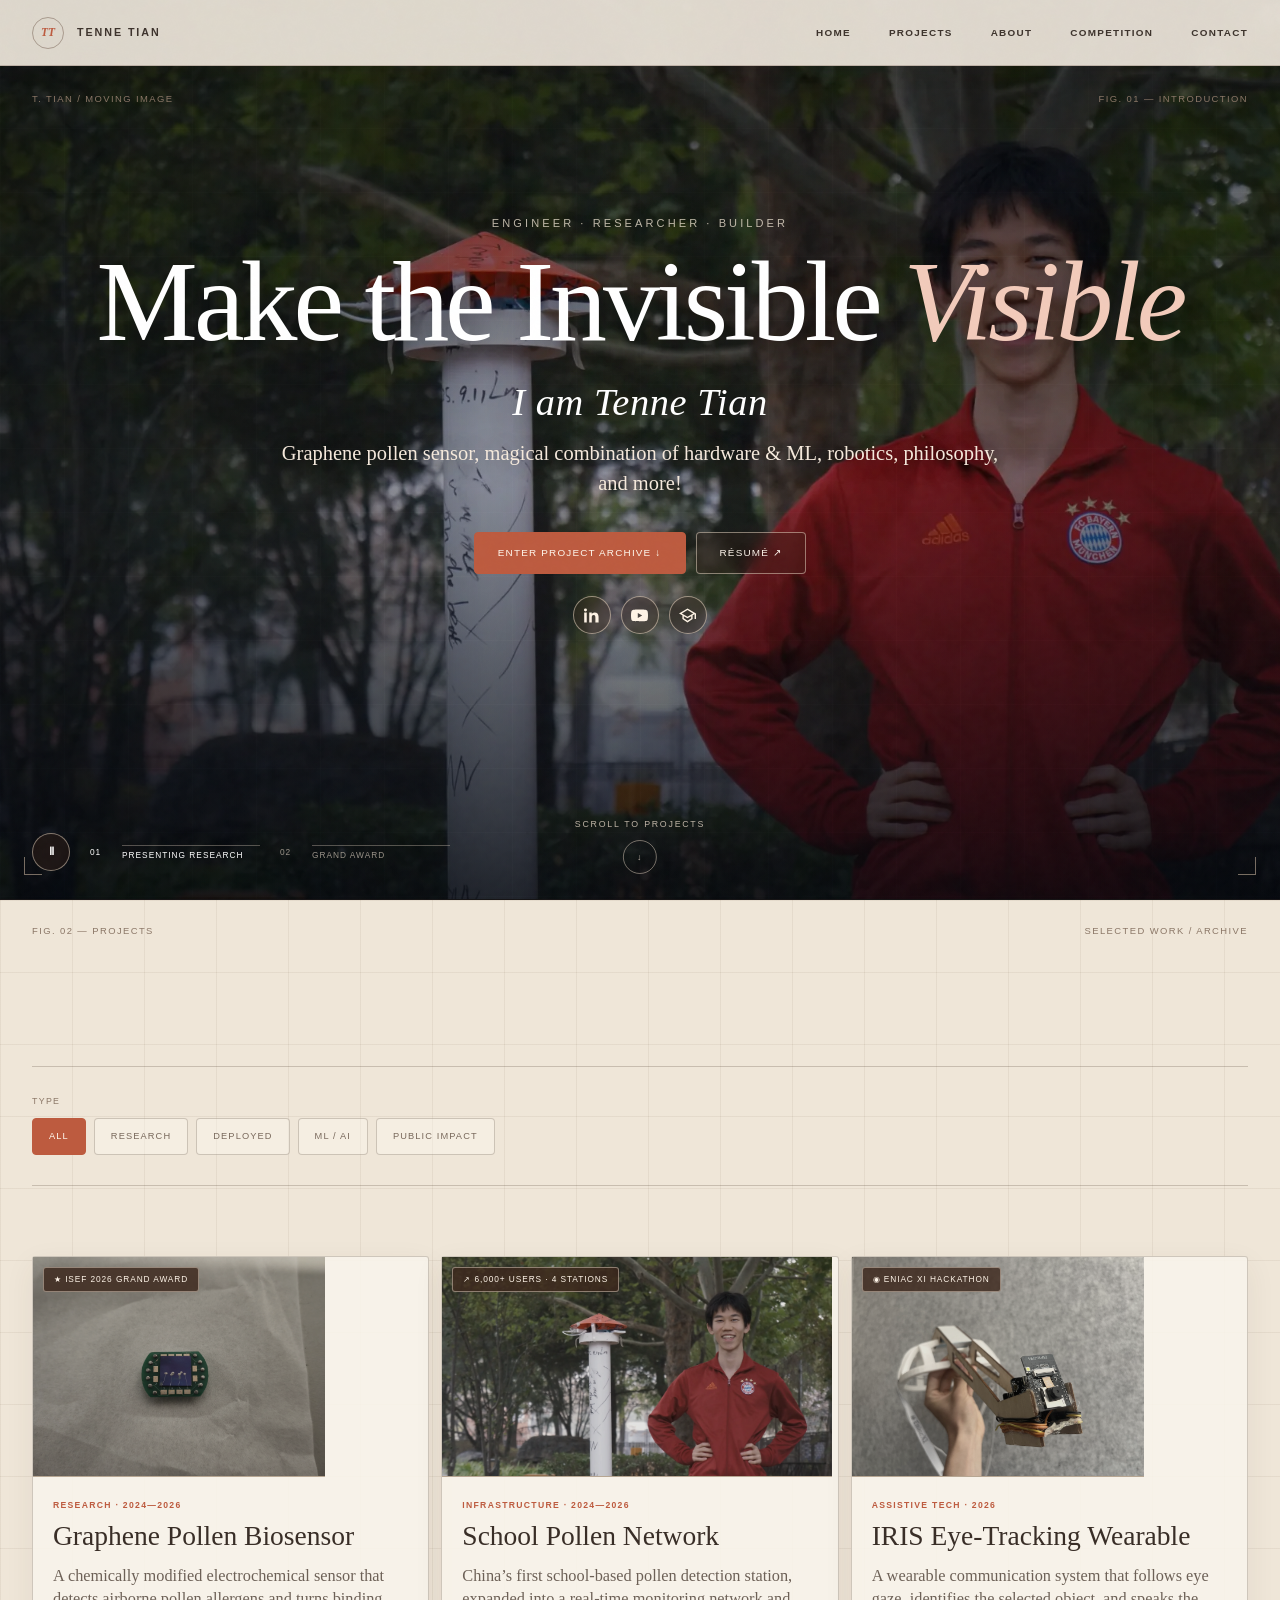
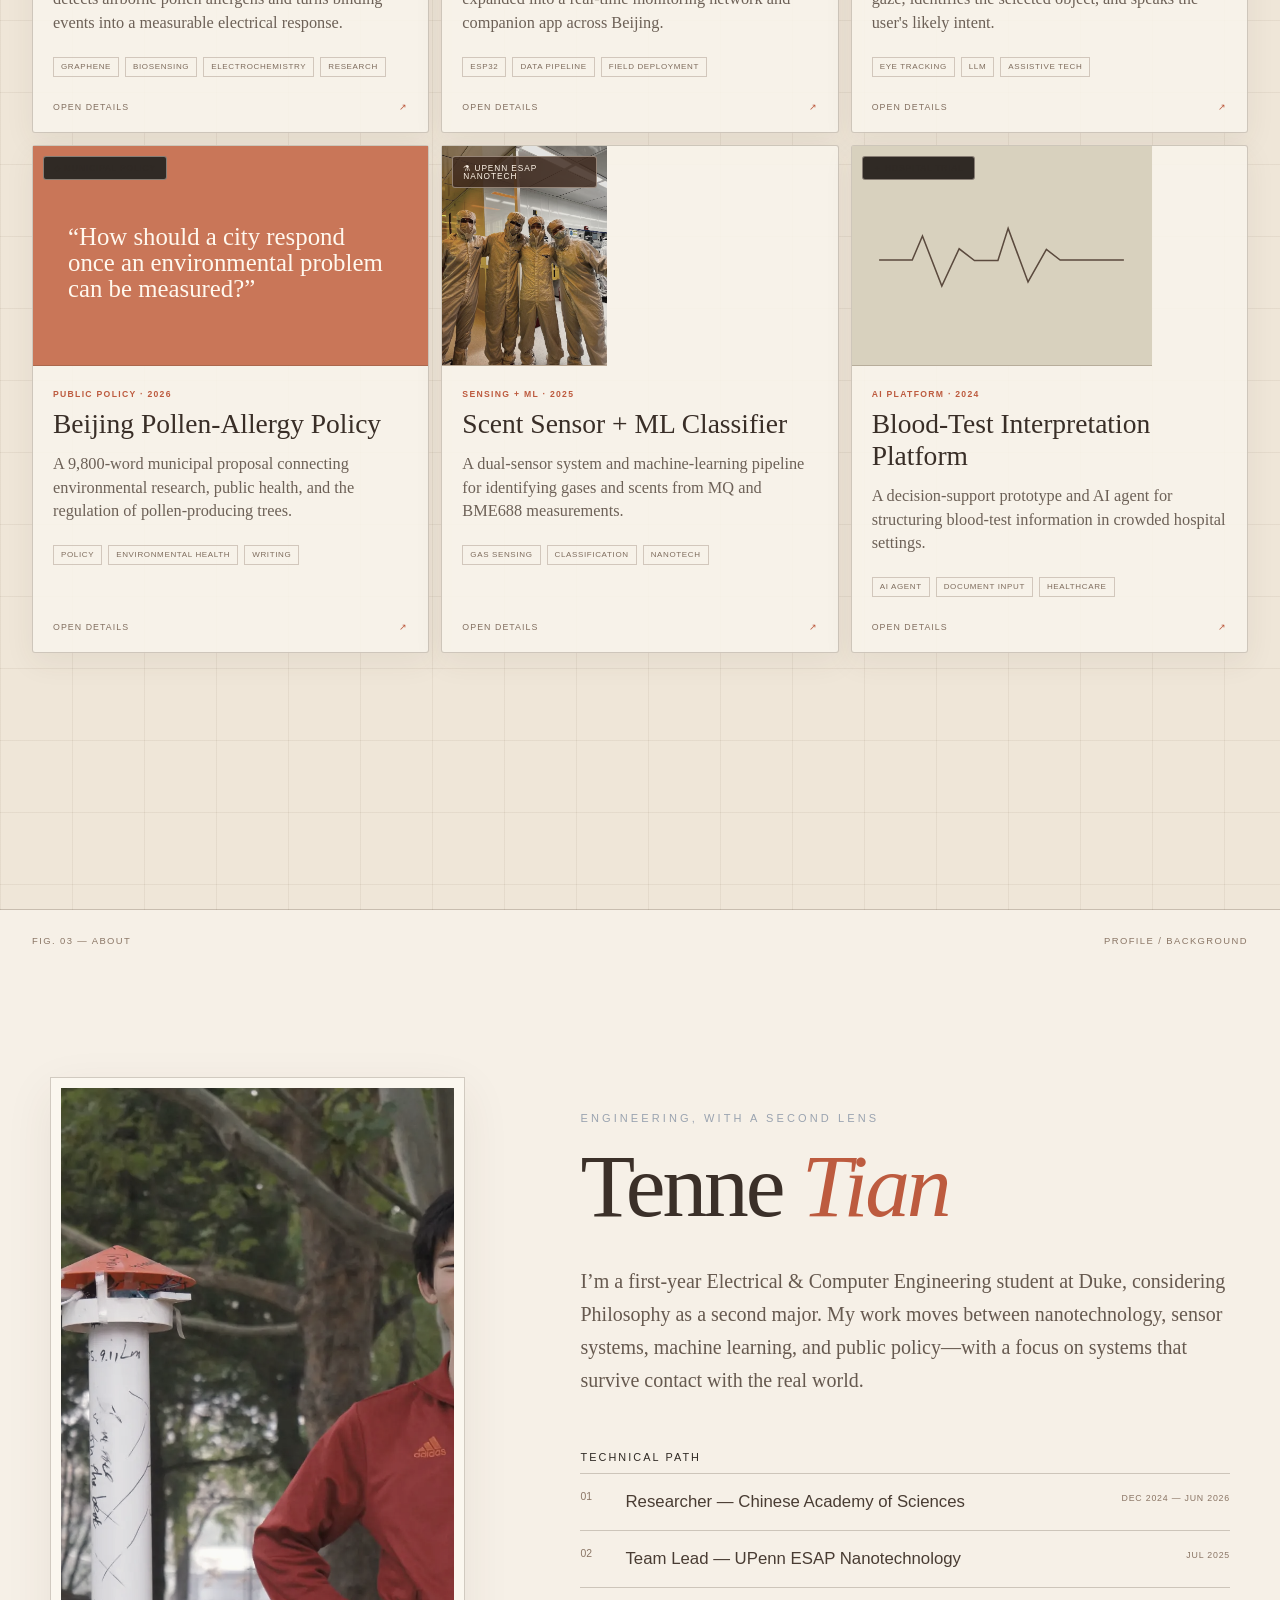
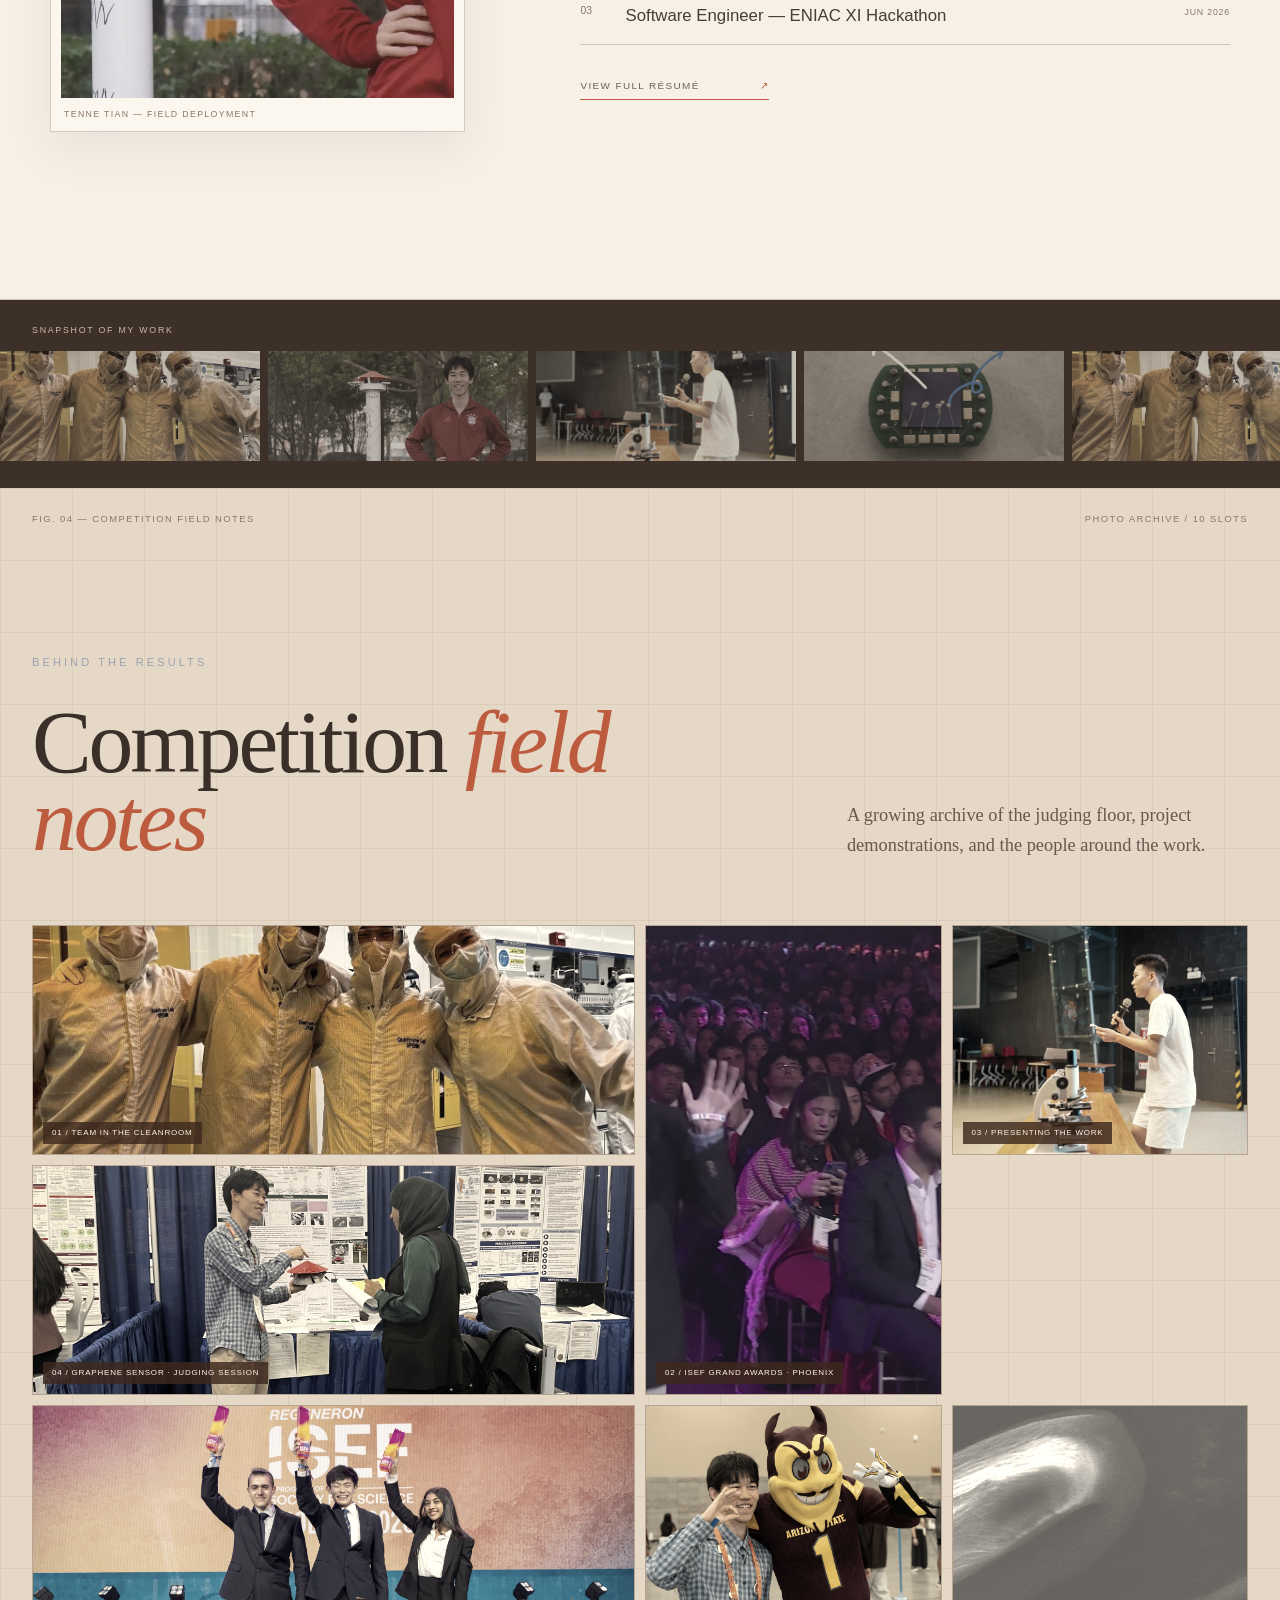
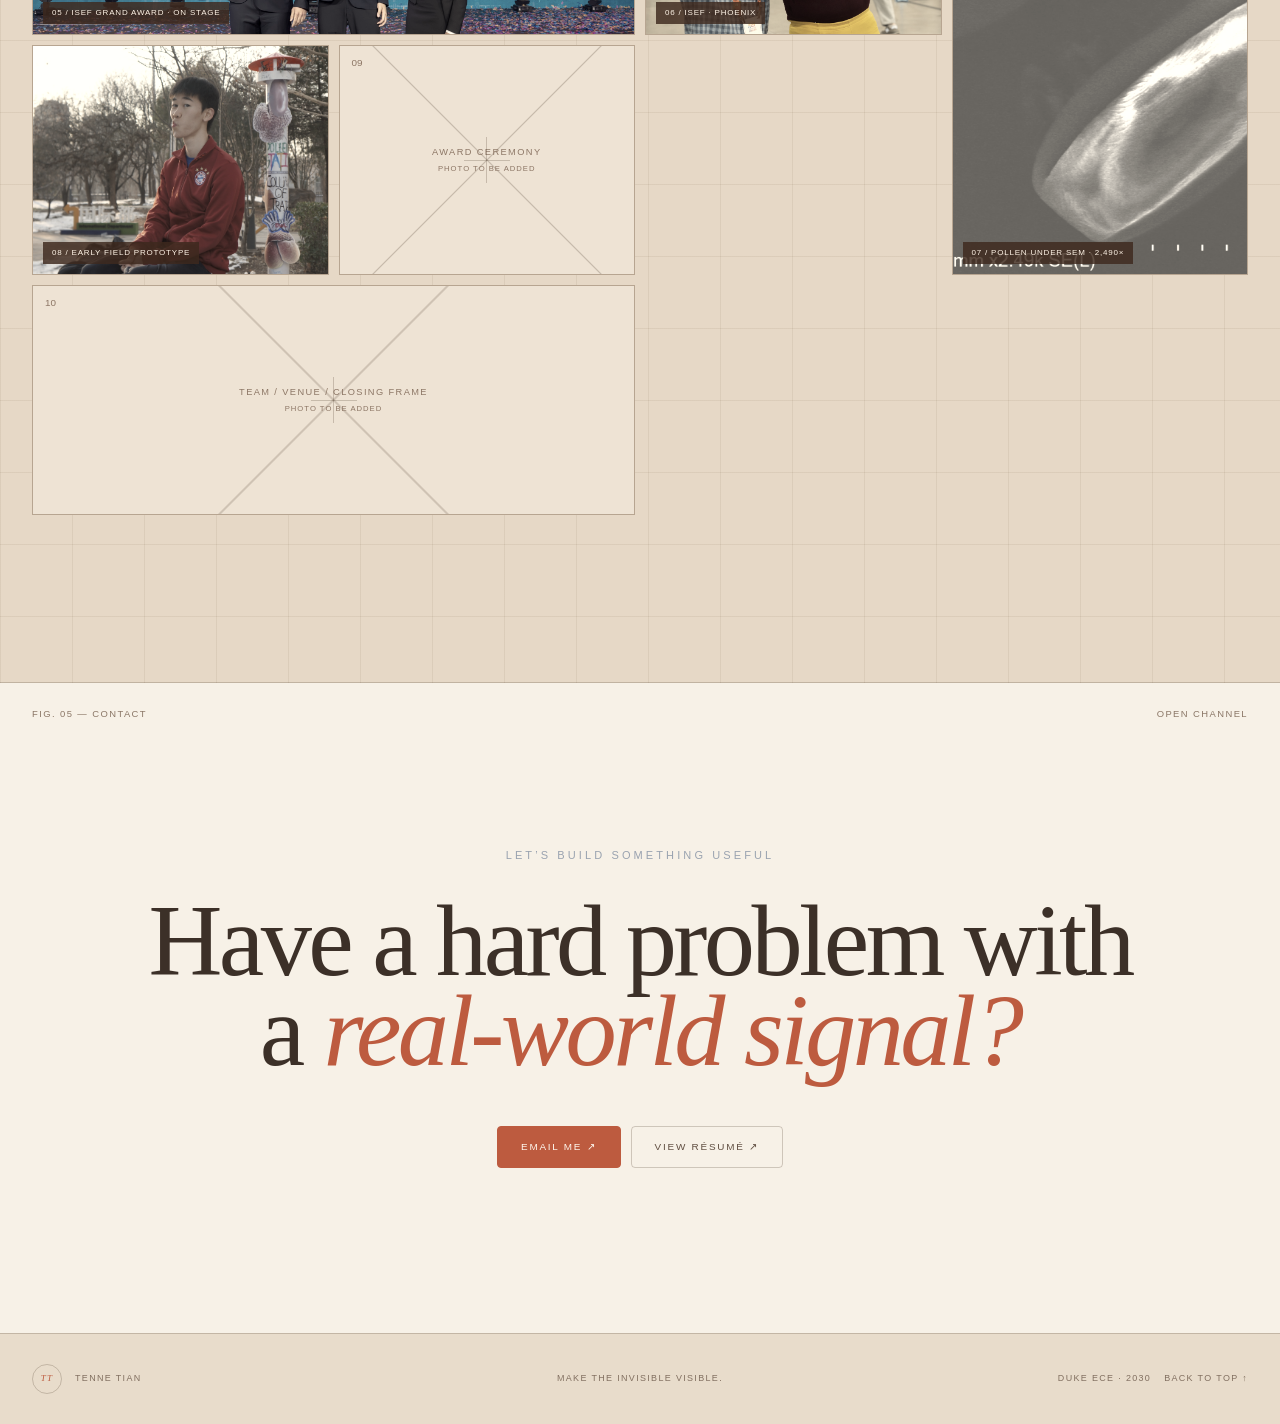
==== index.html @ 379cab76 "Restore original hero video treatment" ====
<!doctype html>
<html lang="en">
<head>
  <meta charset="UTF-8" />
  <meta name="viewport" content="width=device-width, initial-scale=1.0" />
  <meta name="description" content="Tenne Tian — an archive of projects in sensing, applied machine learning, assistive technology, and public infrastructure." />
  <meta name="theme-color" content="#080d18" />
  <meta name="robots" content="index, follow" />
  <link rel="canonical" href="https://tennetian.com/" />
  <meta property="og:type" content="website" />
  <meta property="og:site_name" content="Tenne Tian" />
  <meta property="og:title" content="Tenne Tian — Engineer, Researcher, Builder" />
  <meta property="og:description" content="Projects in sensing, applied machine learning, assistive technology, and public infrastructure." />
  <meta property="og:url" content="https://tennetian.com/" />
  <meta property="og:image" content="https://tennetian.com/assets/pollen-station.jpg" />
  <meta name="twitter:card" content="summary_large_image" />
  <title>Tenne Tian — Project Archive</title>
  <link rel="icon" href="assets/favicon.svg" type="image/svg+xml" />
  <link rel="stylesheet" href="styles.css?v=8" />
  <link rel="stylesheet" href="renaissance.css?v=3" />
  <script src="script.js?v=7" defer></script>
</head>
<body>
  <a class="skip-link" href="#main">Skip to content</a>
  <div class="scroll-progress" aria-hidden="true"></div>
  <header class="site-header">
    <a class="wordmark" href="#home" aria-label="Tenne Tian — home"><span class="wordmark-box">TT</span><span>TENNE TIAN</span></a>
    <button class="menu-toggle" type="button" aria-expanded="false" aria-controls="site-nav"><span></span><span></span><span></span><span class="sr-only">Open menu</span></button>
    <nav id="site-nav" aria-label="Primary navigation">
      <a href="#home">Home</a><a href="#projects">Projects</a><a href="#about">About</a><a href="#competition">Competition</a><a href="#contact">Contact</a>
    </nav>
  </header>

  <main id="main">
    <section class="hero video-hero" id="home">
      <div class="video-stage" aria-label="Highlights from Tenne's research and competitions">
        <video class="hero-video is-active" data-hero-video muted playsinline preload="auto" poster="assets/pollen-station.jpg"><source src="assets/video/presenting-research-web.m4v" type="video/mp4" /></video>
        <video class="hero-video" data-hero-video muted playsinline preload="metadata" poster="assets/pollen-station.jpg"><source src="assets/video/grand-award.mp4" type="video/mp4" /></video>
      </div>
      <div class="video-shade" aria-hidden="true"></div>
      <span class="corner corner-tl" aria-hidden="true"></span><span class="corner corner-tr" aria-hidden="true"></span><span class="corner corner-bl" aria-hidden="true"></span><span class="corner corner-br" aria-hidden="true"></span>
      <div class="figure-label hero-figure"><span>T. TIAN / MOVING IMAGE</span><span>FIG. 01 — INTRODUCTION</span></div>
      <div class="hero-core reveal">
        <p class="eyebrow">ENGINEER · RESEARCHER · BUILDER</p>
        <h1>Make the Invisible <em>Visible</em></h1>
        <p class="hero-name">I am Tenne Tian</p>
        <p class="hero-lede">Graphene pollen sensor, magical combination of hardware &amp; ML, robotics, philosophy, and more!</p>
        <div class="hero-actions"><a class="pill pill-primary" href="#projects">ENTER PROJECT ARCHIVE ↓</a><a class="pill" href="TenneTian-Resume.pdf" target="_blank">RÉSUMÉ ↗</a></div>
        <nav class="hero-socials" aria-label="Social profiles">
          <a href="https://www.linkedin.com/in/tenne-tian-2462ab370/" target="_blank" rel="noreferrer" aria-label="LinkedIn" title="LinkedIn"><svg viewBox="0 0 24 24" aria-hidden="true"><path d="M5.3 7.9H1.7V22h3.6V7.9ZM3.5 2A2.1 2.1 0 1 0 3.5 6.2 2.1 2.1 0 0 0 3.5 2ZM22 13.9c0-4.3-2.3-6.3-5.4-6.3-2.5 0-3.6 1.4-4.2 2.3v-2H8.8V22h3.6v-7c0-1.8.4-3.6 2.7-3.6s2.4 2.1 2.4 3.7V22H22v-8.1Z" /></svg><span class="sr-only">LinkedIn</span></a>
          <a href="https://www.youtube.com/@NaxiTian" target="_blank" rel="noreferrer" aria-label="YouTube" title="YouTube"><svg viewBox="0 0 24 24" aria-hidden="true"><path d="M23.5 6.2a3 3 0 0 0-2.1-2.1C19.5 3.6 12 3.6 12 3.6s-7.5 0-9.4.5A3 3 0 0 0 .5 6.2 31 31 0 0 0 0 12a31 31 0 0 0 .5 5.8 3 3 0 0 0 2.1 2.1c1.9.5 9.4.5 9.4.5s7.5 0 9.4-.5a3 3 0 0 0 2.1-2.1A31 31 0 0 0 24 12a31 31 0 0 0-.5-5.8ZM9.6 15.6V8.4L15.8 12l-6.2 3.6Z" /></svg><span class="sr-only">YouTube</span></a>
          <a href="https://scholar.google.com/citations?view_op=list_works&amp;hl=en&amp;user=qdiL6M4AAAAJ" target="_blank" rel="noreferrer" aria-label="Google Scholar" title="Google Scholar"><svg viewBox="0 0 24 24" aria-hidden="true"><path d="M12 2 0 9l4.8 2.8V17L12 22l7.2-5v-5.2L22 10.2V17h2V9L12 2Zm0 2.3L20 9l-8 4.7L4 9l8-4.7Zm5.2 11.6L12 19.5l-5.2-3.6v-2.9l5.2 3 5.2-3v2.9Z" /></svg><span class="sr-only">Google Scholar</span></a>
        </nav>
      </div>
      <div class="footage-controls" aria-label="Hero footage controls">
        <button class="footage-toggle" type="button" aria-label="Pause background footage" aria-pressed="false">Ⅱ</button>
        <div class="footage-track"><button class="footage-cue is-active" type="button" data-video-index="0"><span>01</span><i></i><em>PRESENTING RESEARCH</em></button><button class="footage-cue" type="button" data-video-index="1"><span>02</span><i></i><em>GRAND AWARD</em></button></div>
      </div>
      <a class="learn-more" href="#projects"><span>SCROLL TO PROJECTS</span><i>↓</i></a>
    </section>

    <section class="projects section grid-surface" id="projects">
      <div class="figure-label"><span>FIG. 02 — PROJECTS</span><span>SELECTED WORK / ARCHIVE</span></div>
      <div class="project-controls reveal">
        <div><p class="control-label">TYPE</p><div class="filters" role="group" aria-label="Filter projects by type"><button class="filter is-active" type="button" data-filter="all">ALL</button><button class="filter" type="button" data-filter="research">RESEARCH</button><button class="filter" type="button" data-filter="deployed">DEPLOYED</button><button class="filter" type="button" data-filter="ml">ML / AI</button><button class="filter" type="button" data-filter="public">PUBLIC IMPACT</button></div></div>
      </div>

      <div class="project-grid project-grid-continuous">
          <article class="project-card reveal" data-category="research deployed public" data-year="2026">
            <button class="project-open" type="button" aria-label="Open details for Graphene Pollen Biosensor"><div class="project-media"><img src="assets/projects/graphene/sensor-device.jpg" alt="Graphene pollen biosensor device" /><span class="badge">★ ISEF 2026 GRAND AWARD</span></div><div class="project-summary"><span class="project-meta">RESEARCH · 2024—2026</span><h3>Graphene Pollen Biosensor</h3><p>A chemically modified electrochemical sensor that detects airborne pollen allergens and turns binding events into a measurable electrical response.</p><div class="tags"><span>GRAPHENE</span><span>BIOSENSING</span><span>ELECTROCHEMISTRY</span><span>RESEARCH</span></div><span class="details-cue">OPEN DETAILS <i>↗</i></span></div></button>
            <template><div class="modal-kicker">01 / RESEARCH · 2024—2026</div><h2>Graphene Pollen Biosensor</h2><p class="modal-lede">Can an invisible allergen become an electrical signal?</p><div class="modal-gallery"><figure class="modal-gallery-feature"><img src="assets/projects/graphene/sensor-device.jpg" alt="Graphene four-electrode pollen biosensor device"><figcaption>The graphene four-electrode sensing device</figcaption></figure><figure><img src="assets/projects/graphene/pine-pollen-sem.jpg" alt="Scanning electron microscope image of pine pollen"><figcaption>Pine pollen under SEM · 600×</figcaption></figure><figure><img src="assets/projects/graphene/poplar-pollen-sem.jpg" alt="Scanning electron microscope image of poplar pollen"><figcaption>Poplar pollen under SEM · 4,000×</figcaption></figure></div><div class="modal-columns"><div><h3>What I built</h3><p>Fabricated, chemically modified, and characterized graphene-based electrochemical sensors. I validated the results against hospital and weather-station field data and documented the methodology across an 18,500-word paper and 40,000-word experimental log.</p></div><div><h3>Outcome</h3><ul><li>Regeneron ISEF 2026 Grand Award</li><li>Published in <em>Advances in Materials Physics and Chemistry</em></li><li>Became the sensing foundation for four live stations</li></ul></div></div><div class="modal-media-section"><h3>Play the project video</h3><div class="modal-video youtube-embed" data-youtube-id="Ye94bwNYTG8" data-youtube-title="Graphene pollen sensor project video"><a class="youtube-fallback" href="https://www.youtube.com/watch?v=Ye94bwNYTG8" target="_blank" rel="noreferrer"><img src="assets/projects/graphene/sensor-device.jpg" alt=""><span>WATCH PROJECT VIDEO ON YOUTUBE ↗</span></a></div></div><section class="resource-section" aria-label="Research materials"><div class="resource-heading"><h3>Research materials</h3><p>Open the published work and complete project documentation.</p></div><div class="resource-grid"><a class="resource-card" href="https://isef.net/project/enbm063-graphene-based-pollen-sensor" target="_blank" rel="noreferrer"><span>OFFICIAL PROJECT</span><strong>ISEF Project Page</strong><small>Project entry and competition record</small><i>↗</i></a><a class="resource-card" href="https://www.scirp.org/journal/paperinformation?paperid=149269" target="_blank" rel="noreferrer"><span>PUBLISHED PAPER</span><strong>Read the Research Paper</strong><small>Advances in Materials Physics and Chemistry</small><i>↗</i></a><a class="resource-card" href="assets/docs/graphene-pollen-sensor-presentation.pdf" target="_blank" rel="noreferrer"><span>SLIDE DECK</span><strong>Research Presentation</strong><small>Methods, results, and engineering adaptation</small><i>↗</i></a><a class="resource-card" href="assets/docs/graphene-pollen-sensor-poster.pdf" target="_blank" rel="noreferrer"><span>PDF POSTER</span><strong>Full Research Poster</strong><small>Complete ISEF poster</small><i>↗</i></a></div></section></template>
          </article>

          <article class="project-card reveal" data-delay="1" data-category="deployed public" data-year="2026">
            <button class="project-open" type="button" aria-label="Open details for School Pollen Network"><div class="project-media"><img src="assets/pollen-station.jpg" alt="Deployed pollen monitoring station" /><span class="badge">↗ 6,000+ USERS · 4 STATIONS</span></div><div class="project-summary"><span class="project-meta">INFRASTRUCTURE · 2024—2026</span><h3>School Pollen Network</h3><p>China’s first school-based pollen detection station, expanded into a real-time monitoring network and companion app across Beijing.</p><div class="tags"><span>ESP32</span><span>DATA PIPELINE</span><span>FIELD DEPLOYMENT</span></div><span class="details-cue">OPEN DETAILS <i>↗</i></span></div></button>
            <template><div class="modal-kicker">02 / INFRASTRUCTURE · 2024—2026</div><h2>School Pollen Detection Network</h2><p class="modal-lede">Research only helps when people can use it.</p><div class="modal-gallery"><figure class="modal-gallery-feature"><img src="assets/projects/pollen-network/deployed-station.jpg" alt="Tenne standing beside a deployed pollen monitoring station"><figcaption>The deployed station in Beijing</figcaption></figure><figure><img src="assets/projects/pollen-network/early-station.jpg" alt="Tenne beside an early pollen station prototype"><figcaption>An early field prototype</figcaption></figure><figure><img src="assets/pollen-station.jpg" alt="Pollen monitoring station in use"><figcaption>Field deployment</figcaption></figure></div><div class="modal-columns"><div><h3>The system</h3><p>I built and deployed four monitoring stations, designed the station-to-app pipeline, added Wi-Fi for automatic updates, and improved accuracy in wind and rain.</p></div><div><h3>Scale</h3><ul><li>4 physical stations across Beijing</li><li>6,000+ real-time app users</li><li>Beijing 1st Prize and National 2nd Prize</li></ul></div></div><div class="modal-media-section"><h3>Watch the network in action</h3><div class="modal-video youtube-embed" data-youtube-id="vELkRwcIeko" data-youtube-title="School pollen detection network project video"><a class="youtube-fallback" href="https://youtu.be/vELkRwcIeko" target="_blank" rel="noreferrer"><img src="assets/projects/pollen-network/deployed-station.jpg" alt=""><span>WATCH PROJECT VIDEO ON YOUTUBE ↗</span></a></div></div></template>
          </article>

          <article class="project-card reveal" data-delay="2" data-category="ml" data-year="2026">
            <button class="project-open" type="button" aria-label="Open details for IRIS"><div class="project-media"><img src="assets/projects/iris/prototype.jpg" alt="IRIS wearable prototype with an ESP32 camera" /><span class="badge">◉ ENIAC XI HACKATHON</span></div><div class="project-summary"><span class="project-meta">ASSISTIVE TECH · 2026</span><h3>IRIS Eye-Tracking Wearable</h3><p>A wearable communication system that follows eye gaze, identifies the selected object, and speaks the user's likely intent.</p><div class="tags"><span>EYE TRACKING</span><span>LLM</span><span>ASSISTIVE TECH</span></div><span class="details-cue">OPEN DETAILS <i>↗</i></span></div></button>
            <template><div class="modal-kicker">03 / ASSISTIVE TECHNOLOGY · 2026</div><h2>IRIS Eye-Tracking Wearable</h2><p class="modal-lede">Look. Link. Speak.</p><div class="modal-gallery"><figure class="modal-gallery-feature"><img src="assets/projects/iris/prototype.jpg" alt="IRIS wearable prototype with an ESP32 camera"><figcaption>The IRIS hardware prototype</figcaption></figure><figure><img src="assets/projects/iris/presentation-cover.jpg" alt="IRIS project presentation cover"><figcaption>IRIS at the ENIAC XI Hackathon</figcaption></figure><figure class="modal-system"><span>LOOK</span><i>→</i><span>IDENTIFY</span><i>→</i><span>SPEAK</span></figure></div><div class="modal-columns"><div><h3>My contribution</h3><p>I designed the gaze-to-language pipeline, turning a stable gaze fixation and scene capture into a focused prompt and a spoken suggestion for a caregiver.</p></div><div><h3>Prototype results</h3><ul><li>85% gaze-tracking accuracy</li><li>92% object-detection accuracy</li><li>1.5-second end-to-end response</li><li>Four-person hackathon team</li></ul></div></div><div class="modal-media-section"><h3>Prototype demo</h3><video class="modal-video-file" controls preload="metadata" poster="assets/projects/iris/prototype.jpg"><source src="assets/projects/iris/demo.mp4" type="video/mp4"></video></div><div class="modal-resources"><a class="modal-link" href="assets/docs/iris-presentation.pdf" target="_blank">VIEW PROJECT DECK ↗</a></div></template>
          </article>

          <article class="project-card reveal" data-category="public research" data-year="2026">
            <button class="project-open" type="button" aria-label="Open details for Beijing pollen policy"><div class="project-media quote-media"><blockquote>“How should a city respond once an environmental problem can be measured?”</blockquote><span class="badge">◇ MUNICIPAL POLICY</span></div><div class="project-summary"><span class="project-meta">PUBLIC POLICY · 2026</span><h3>Beijing Pollen-Allergy Policy</h3><p>A 9,800-word municipal proposal connecting environmental research, public health, and the regulation of pollen-producing trees.</p><div class="tags"><span>POLICY</span><span>ENVIRONMENTAL HEALTH</span><span>WRITING</span></div><span class="details-cue">OPEN DETAILS <i>↗</i></span></div></button>
            <template><div class="modal-kicker">04 / PUBLIC POLICY · 2026</div><h2>Beijing Pollen-Allergy Policy</h2><p class="modal-lede">Translating environmental evidence into a civic argument.</p><div class="modal-columns"><div><h3>The work</h3><p>I authored a 9,800-word proposal for the Beijing municipal government, connecting pollen-allergy evidence with urban-tree management and prevention.</p></div><div><h3>Impact</h3><ul><li>Contributed to passage of a new local policy</li><li>Regulation of pollen-producing trees</li><li>Connected technical research to municipal action</li></ul></div></div></template>
          </article>

          <article class="project-card reveal" data-category="research ml" data-year="2025">
            <button class="project-open" type="button" aria-label="Open details for Scent Sensor and ML Classifier"><div class="project-media"><img src="assets/cleanroom.jpg" alt="Nanotechnology team in a cleanroom" /><span class="badge">⚗ UPENN ESAP NANOTECH</span></div><div class="project-summary"><span class="project-meta">SENSING + ML · 2025</span><h3>Scent Sensor + ML Classifier</h3><p>A dual-sensor system and machine-learning pipeline for identifying gases and scents from MQ and BME688 measurements.</p><div class="tags"><span>GAS SENSING</span><span>CLASSIFICATION</span><span>NANOTECH</span></div><span class="details-cue">OPEN DETAILS <i>↗</i></span></div></button>
            <template><div class="modal-kicker">05 / WEARABLE SENSING · 2025</div><h2>Scent Sensor + ML Classifier</h2><p class="modal-lede">Can a compact sensor learn the signature of gases and scents?</p><div class="modal-gallery"><figure class="modal-gallery-feature"><img src="assets/projects/scent/presentation-cover.jpg" alt="Project Sentrix presentation cover"><figcaption>Project Sentrix at UPenn Engineering</figcaption></figure><figure><img src="assets/cleanroom.jpg" alt="UPenn project team in the cleanroom"><figcaption>The three-person project team</figcaption></figure><figure class="modal-system"><span>MQ SENSORS</span><i>+</i><span>BME688</span><i>→</i><span>ML</span></figure></div><div class="modal-columns"><div><h3>What I led</h3><p>I led a three-member team across the dual-sensor build, raw-data collection, calibration, and machine-learning pipeline. We trained the BME688 using clean-air and coffee scent measurements and tracked gas concentration with MQ sensors.</p></div><div><h3>Context</h3><ul><li>Seven-week UPenn ESAP program</li><li>35 hours per week</li><li>MQ-135, MQ-3, and BME688 sensor system</li></ul></div></div><div class="modal-resources"><a class="modal-link" href="assets/docs/scent-sensor-presentation.pdf" target="_blank">VIEW PROJECT DECK ↗</a></div></template>
          </article>

          <article class="project-card reveal" data-category="ml public" data-year="2024">
            <button class="project-open" type="button" aria-label="Open details for Blood Test Interpretation Platform"><div class="project-media diagram-media medical-media"><svg viewBox="0 0 500 180" aria-hidden="true"><path d="M10 100h65l20-47 38 98 34-73 30 23h46l20-63 39 105 36-64 27 21h125" /></svg><span class="badge">＋ HOSPITAL TRIAL</span></div><div class="project-summary"><span class="project-meta">AI PLATFORM · 2024</span><h3>Blood-Test Interpretation Platform</h3><p>A decision-support prototype and AI agent for structuring blood-test information in crowded hospital settings.</p><div class="tags"><span>AI AGENT</span><span>DOCUMENT INPUT</span><span>HEALTHCARE</span></div><span class="details-cue">OPEN DETAILS <i>↗</i></span></div></button>
            <template><div class="modal-kicker">06 / AI PLATFORM · 2024</div><h2>Blood-Test Interpretation Platform</h2><p class="modal-lede">Make routine information faster to interpret.</p><div class="modal-system medical-system"><span>TEST SHEET</span><i>→</i><span>AI AGENT</span><i>→</i><span>STRUCTURED GUIDANCE</span></div><div class="modal-columns"><div><h3>What I led</h3><p>I led a four-person team building the platform and its AI-agent workflow from document input to generated interpretation and prompt prescription suggestions.</p></div><div><h3>Status</h3><ul><li>Four-week development cycle</li><li>Prototype entered trial at Beijing SJS Hospital</li><li>Designed as decision support, not a replacement for clinical judgment</li></ul></div></div></template>
          </article>
      </div>
      <p class="no-results" hidden>NO PROJECTS MATCH THESE FILTERS.</p>
    </section>

    <section class="about section grid-surface" id="about">
      <div class="figure-label"><span>FIG. 03 — ABOUT</span><span>PROFILE / BACKGROUND</span></div>
      <div class="about-grid">
        <figure class="portrait-frame reveal"><img src="assets/pollen-station.jpg" alt="Tenne beside a pollen monitoring station" /><figcaption>TENNE TIAN — FIELD DEPLOYMENT</figcaption></figure>
        <div class="about-copy reveal">
          <p class="eyebrow">ENGINEERING, WITH A SECOND LENS</p>
          <h2>Tenne <em>Tian</em></h2>
          <p>I’m a first-year Electrical & Computer Engineering student at Duke, considering Philosophy as a second major. My work moves between nanotechnology, sensor systems, machine learning, and public policy—with a focus on systems that survive contact with the real world.</p>
          <h3>Technical path</h3>
          <ol class="roles"><li><span>01</span><div><strong>Researcher — Chinese Academy of Sciences</strong><small>DEC 2024 — JUN 2026</small></div></li><li><span>02</span><div><strong>Team Lead — UPenn ESAP Nanotechnology</strong><small>JUL 2025</small></div></li><li><span>03</span><div><strong>Software Engineer — ENIAC XI Hackathon</strong><small>JUN 2026</small></div></li></ol>
          <a class="text-arrow" href="TenneTian-Resume.pdf" target="_blank">VIEW FULL RÉSUMÉ <span>↗</span></a>
        </div>
      </div>
    </section>

    <section class="photo-ribbon" aria-label="Snapshot of my work">
      <p>SNAPSHOT OF MY WORK</p>
      <div class="ribbon-track"><img src="assets/cleanroom.jpg" alt="Nanotechnology team in a cleanroom" /><img src="assets/pollen-station.jpg" alt="Pollen station in Beijing" /><img src="assets/science-presentation.jpg" alt="Science presentation" /><img src="assets/graphene-hero.png" alt="Graphene sensor chip" /><img src="assets/cleanroom.jpg" alt="" aria-hidden="true" /><img src="assets/pollen-station.jpg" alt="" aria-hidden="true" /><img src="assets/science-presentation.jpg" alt="" aria-hidden="true" /></div>
    </section>

    <section class="competition section grid-surface" id="competition">
      <div class="figure-label"><span>FIG. 04 — COMPETITION FIELD NOTES</span><span>PHOTO ARCHIVE / 10 SLOTS</span></div>
      <div class="competition-heading reveal"><div><p class="eyebrow">BEHIND THE RESULTS</p><h2>Competition <em>field notes</em></h2></div><p>A growing archive of the judging floor, project demonstrations, and the people around the work.</p></div>
      <div class="competition-grid">
        <figure class="photo-slot slot-wide reveal"><img src="assets/cleanroom.jpg" alt="Team working during a nanotechnology program" /><figcaption>01 / TEAM IN THE CLEANROOM</figcaption></figure>
        <figure class="photo-slot slot-tall reveal" data-delay="1"><img src="assets/projects/graphene/isef-grand-awards.jpg" alt="Tenne waving at the Regeneron ISEF Grand Awards ceremony" /><figcaption>02 / ISEF GRAND AWARDS · PHOENIX</figcaption></figure>
        <figure class="photo-slot reveal" data-delay="2"><img src="assets/science-presentation.jpg" alt="Tenne presenting science work" /><figcaption>03 / PRESENTING THE WORK</figcaption></figure>
        <figure class="photo-slot slot-wide reveal"><img src="assets/projects/graphene/isef-judging.jpg" alt="Tenne explaining the graphene pollen sensor during ISEF judging" /><figcaption>04 / GRAPHENE SENSOR · JUDGING SESSION</figcaption></figure>
        <figure class="photo-slot slot-wide reveal" data-delay="1"><img src="assets/projects/graphene/isef-award-stage.jpg" alt="Tenne and fellow winners holding awards on the Regeneron ISEF stage" /><figcaption>05 / ISEF GRAND AWARD · ON STAGE</figcaption></figure>
        <figure class="photo-slot reveal" data-delay="2"><img src="assets/projects/graphene/isef-mascot.jpg" alt="Tenne with the Arizona State mascot at Regeneron ISEF" /><figcaption>06 / ISEF · PHOENIX</figcaption></figure>
        <figure class="photo-slot slot-tall reveal"><img src="assets/projects/graphene/false-spirea-pollen-sem.jpg" alt="Scanning electron microscope image of false spirea pollen" /><figcaption>07 / POLLEN UNDER SEM · 2,490×</figcaption></figure>
        <figure class="photo-slot reveal" data-delay="1"><img src="assets/projects/pollen-network/early-station.jpg" alt="Tenne beside an early pollen station prototype" /><figcaption>08 / EARLY FIELD PROTOTYPE</figcaption></figure>
        <figure class="photo-slot reveal" data-delay="2"><div class="placeholder"><span>09</span><p>AWARD CEREMONY</p><small>PHOTO TO BE ADDED</small></div></figure>
        <figure class="photo-slot slot-wide reveal"><div class="placeholder"><span>10</span><p>TEAM / VENUE / CLOSING FRAME</p><small>PHOTO TO BE ADDED</small></div></figure>
      </div>
    </section>

    <section class="contact grid-surface" id="contact">
      <div class="figure-label"><span>FIG. 05 — CONTACT</span><span>OPEN CHANNEL</span></div>
      <div class="contact-core reveal"><p class="eyebrow">LET’S BUILD SOMETHING USEFUL</p><h2>Have a hard problem with a <em>real-world signal?</em></h2><div><a class="pill pill-primary" href="mailto:tenne.tian@duke.edu">EMAIL ME ↗</a><a class="pill" href="TenneTian-Resume.pdf" target="_blank">VIEW RÉSUMÉ ↗</a></div></div>
    </section>
  </main>

  <footer><div><strong>TT</strong><span>TENNE TIAN</span></div><p>MAKE THE INVISIBLE VISIBLE.</p><div><span>DUKE ECE · 2030</span><a href="#home">BACK TO TOP ↑</a></div></footer>

  <dialog class="project-dialog" id="project-dialog" aria-labelledby="dialog-title"><button class="dialog-close" type="button" aria-label="Close project details">×</button><div class="dialog-content"></div></dialog>
</body>
</html>
---- styles.css ----
:root{--bg:#080d18;--bg2:#0d1423;--panel:#101927;--ink:#e7e9e5;--muted:#8a92a0;--line:rgba(190,202,219,.18);--line2:rgba(190,202,219,.1);--acid:#d7ff48;--blue:#83a7ff;--paper:#e8e8e2;--dark:#080d18;--serif:"Iowan Old Style",Baskerville,"Times New Roman",serif;--sans:Inter,"Helvetica Neue",Arial,sans-serif;--mono:"SFMono-Regular",Consolas,"Liberation Mono",monospace}*{box-sizing:border-box}html{scroll-behavior:smooth}body{margin:0;color:var(--ink);background:var(--bg);font-family:var(--sans);-webkit-font-smoothing:antialiased}body:before{content:"";position:fixed;inset:0;z-index:100;pointer-events:none;opacity:.025;background-image:url("data:image/svg+xml,%3Csvg viewBox='0 0 180 180' xmlns='http://www.w3.org/2000/svg'%3E%3Cfilter id='n'%3E%3CfeTurbulence type='fractalNoise' baseFrequency='.9' numOctaves='3' stitchTiles='stitch'/%3E%3C/filter%3E%3Crect width='100%25' height='100%25' filter='url(%23n)' opacity='.7'/%3E%3C/svg%3E")}a{color:inherit;text-decoration:none}img{display:block;width:100%}button{font:inherit}.sr-only{position:absolute;width:1px;height:1px;padding:0;margin:-1px;overflow:hidden;clip:rect(0,0,0,0);white-space:nowrap;border:0}.skip-link{position:fixed;top:10px;left:10px;z-index:200;padding:10px 15px;color:var(--dark);background:var(--acid);transform:translateY(-160%)}.skip-link:focus{transform:none}.scroll-progress{position:fixed;top:0;left:0;z-index:200;width:0;height:2px;background:var(--acid)}.grid-surface{background-image:linear-gradient(var(--line2) 1px,transparent 1px),linear-gradient(90deg,var(--line2) 1px,transparent 1px);background-size:56px 56px}.site-header{position:sticky;top:0;z-index:60;height:66px;display:flex;align-items:center;justify-content:space-between;padding:0 32px;background:rgba(5,8,14,.94);backdrop-filter:blur(16px);border-bottom:1px solid var(--line)}.wordmark{display:flex;align-items:center;gap:13px;font:500 .67rem/1 var(--mono);letter-spacing:.23em}.wordmark-box{display:grid;place-items:center;width:32px;height:32px;border:1px solid var(--line);font-size:.6rem;letter-spacing:0}.site-header nav{display:flex;gap:38px;font:500 .62rem/1 var(--mono);letter-spacing:.2em;text-transform:uppercase}.site-header nav a{transition:color .2s}.site-header nav a:hover{color:var(--acid)}.menu-toggle{display:none;padding:8px;border:0;background:transparent}.menu-toggle>span:not(.sr-only){display:block;width:24px;height:1px;margin:5px 0;background:var(--ink)}
.hero{position:relative;min-height:calc(100vh - 66px);display:grid;place-items:center;overflow:hidden;border-bottom:1px solid var(--line)}.corner{position:absolute;width:18px;height:18px}.corner:before,.corner:after{content:"";position:absolute;background:var(--muted)}.corner:before{width:18px;height:1px}.corner:after{width:1px;height:18px}.corner-tl{top:24px;left:24px}.corner-tr{top:24px;right:24px;transform:rotate(90deg)}.corner-bl{bottom:24px;left:24px;transform:rotate(-90deg)}.corner-br{right:24px;bottom:24px;transform:rotate(180deg)}.figure-label{position:absolute;inset:26px 32px auto;display:flex;justify-content:space-between;color:#68717f;font:500 .59rem/1 var(--mono);letter-spacing:.2em}.hero-core{position:relative;z-index:2;width:min(850px,82vw);padding:80px 0;text-align:center}.eyebrow{margin:0 0 32px;color:#9aa3b0;font:500 .69rem/1.5 var(--mono);letter-spacing:.28em}.hero h1,.about h2,.competition h2,.contact h2{margin:0;font-family:var(--serif);font-weight:400;letter-spacing:-.05em}.hero h1{font-size:clamp(5rem,10.5vw,10.5rem);line-height:.85}.hero h1 em,.about h2 em,.competition h2 em,.contact h2 em{color:#a7acb4;font-weight:400}.signal-rule{display:flex;align-items:center;justify-content:center;gap:13px;margin:55px auto 35px}.signal-rule span{width:135px;height:1px;background:var(--line)}.signal-rule i{width:8px;height:8px;border:1px solid #77808d;transform:rotate(45deg)}.hero-lede{max-width:690px;margin:0 auto 42px;color:#c4c8ca;font-family:var(--serif);font-size:clamp(1.15rem,2vw,1.55rem);line-height:1.45}.hero-actions{display:flex;align-items:center;justify-content:center;gap:10px}.pill{display:inline-flex;align-items:center;justify-content:center;min-height:42px;padding:0 23px;border:1px solid var(--line);border-radius:99px;color:#aab1bc;font:500 .62rem/1 var(--mono);letter-spacing:.18em;transition:color .2s,border .2s,background .2s}.pill:hover{color:var(--ink);border-color:#667080}.pill-primary{color:var(--dark);background:var(--acid);border-color:var(--acid)}.pill-primary:hover{color:var(--dark);background:#e4ff7a}.round-link{display:grid;place-items:center;width:42px;height:42px;border:1px solid var(--line);border-radius:50%;font-family:var(--mono);color:#aab1bc}.schematic{position:absolute;opacity:.52}.schematic svg{width:100%;fill:none;stroke:#77808d;stroke-width:1}.schematic-left{left:2.5%;top:15%;width:19vw}.schematic-right{right:2%;bottom:9%;width:27vw}.learn-more{position:absolute;bottom:25px;left:50%;display:flex;flex-direction:column;align-items:center;gap:11px;transform:translateX(-50%);color:#667080;font:500 .55rem/1 var(--mono);letter-spacing:.2em}.learn-more i{display:grid;place-items:center;width:34px;height:34px;border:1px solid var(--line);border-radius:50%;font-style:normal}.photo-ribbon{overflow:hidden;padding:26px 0;border-bottom:1px solid var(--line);background:#05080e}.photo-ribbon>p{margin:0 0 16px;padding-left:32px;color:#697281;font:500 .55rem/1 var(--mono);letter-spacing:.2em}.ribbon-track{display:flex;width:max-content;gap:8px;animation:marquee 38s linear infinite}.ribbon-track img{width:260px;height:110px;object-fit:cover;filter:grayscale(1) contrast(1.1);opacity:.62}@keyframes marquee{to{transform:translateX(-50%)}}
.section{position:relative;padding:clamp(110px,13vw,190px) 32px;border-bottom:1px solid var(--line)}.about-grid{max-width:1180px;margin:auto;display:grid;grid-template-columns:.78fr 1.22fr;gap:clamp(55px,9vw,130px);align-items:center}.portrait-frame{margin:0;padding:10px;border:1px solid var(--line)}.portrait-frame img{height:610px;object-fit:cover;object-position:55% center;filter:grayscale(.9) contrast(1.05)}.portrait-frame figcaption{padding:12px 3px 3px;color:#697281;font:500 .55rem/1 var(--mono);letter-spacing:.15em}.about-copy .eyebrow{margin-bottom:20px}.about-copy h2{font-size:clamp(4rem,7vw,7.4rem);line-height:.9}.about-copy>p:not(.eyebrow){margin:38px 0;color:#abb1ba;font-family:var(--serif);font-size:1.18rem;line-height:1.65}.about-copy h3{margin:55px 0 10px;font:500 .68rem/1 var(--mono);letter-spacing:.19em;text-transform:uppercase}.roles{margin:0;padding:0;border-top:1px solid var(--line);list-style:none}.roles li{display:grid;grid-template-columns:45px 1fr;padding:18px 0;border-bottom:1px solid var(--line)}.roles>li>span{color:#68717e;font:500 .65rem/1 var(--mono)}.roles div{display:flex;justify-content:space-between;gap:20px}.roles strong{font-family:var(--serif);font-size:1.05rem;font-weight:400}.roles small{color:#68717e;font:500 .55rem/1.4 var(--mono);letter-spacing:.09em}.text-arrow{display:inline-flex;justify-content:space-between;gap:60px;margin-top:36px;padding-bottom:8px;border-bottom:1px solid var(--line);color:#aeb5bf;font:500 .62rem/1 var(--mono);letter-spacing:.14em}.text-arrow span{color:var(--acid)}
.projects{background-color:#09080a;background-image:linear-gradient(rgba(131,80,75,.08) 1px,transparent 1px),linear-gradient(90deg,rgba(131,80,75,.08) 1px,transparent 1px);background-size:56px 56px}.project-controls{max-width:1216px;margin:0 auto 70px;display:flex;justify-content:space-between;align-items:flex-end;gap:35px;padding:30px 0;border-block:1px solid var(--line)}.control-label{margin:0 0 12px;color:#68717e;font:500 .55rem/1 var(--mono);letter-spacing:.19em}.filters{display:flex;gap:8px;flex-wrap:wrap}.filter,.year-filter{min-height:37px;padding:0 16px;border:1px solid var(--line);border-radius:99px;color:#87909d;background:transparent;cursor:pointer;font:500 .58rem/1 var(--mono);letter-spacing:.12em;transition:all .2s}.filter:hover,.year-filter:hover,.filter.is-active,.year-filter.is-active{color:var(--dark);background:var(--paper);border-color:var(--paper)}.year-group{max-width:1216px;margin:0 auto 90px}.year-group[hidden]{display:none}.year-heading{display:flex;align-items:baseline;gap:18px;margin-bottom:30px;padding-bottom:10px;border-bottom:1px solid var(--line)}.year-heading h2{margin:0;font-family:var(--serif);font-size:2.8rem;font-weight:400}.year-heading span{color:#697281;font:500 .55rem/1 var(--mono);letter-spacing:.17em}.project-grid{display:grid;grid-template-columns:repeat(3,1fr);border-top:1px solid var(--line);border-left:1px solid var(--line)}.project-card{min-width:0;border-right:1px solid var(--line);border-bottom:1px solid var(--line);background:rgba(5,8,13,.58)}.project-card[hidden]{display:none}.project-open{width:100%;height:100%;display:flex;flex-direction:column;padding:0;border:0;color:inherit;background:transparent;text-align:left;cursor:pointer}.project-media{position:relative;height:220px;overflow:hidden;border-bottom:1px solid var(--line);background:#0c121c}.project-media img{height:100%;object-fit:cover;filter:saturate(.68) brightness(.68) contrast(1.1);transition:filter .3s,transform .5s}.project-card:hover .project-media img{filter:saturate(.95) brightness(.82);transform:scale(1.025)}.badge{position:absolute;left:10px;top:10px;max-width:calc(100% - 20px);padding:7px 10px;border:1px solid var(--line);border-radius:99px;color:#d8dce1;background:rgba(5,8,13,.86);font:500 .52rem/1 var(--mono);letter-spacing:.11em}.project-summary{display:flex;flex:1;flex-direction:column;padding:24px 20px 20px}.project-summary h3{margin:0 0 12px;font-family:var(--serif);font-size:1.55rem;font-weight:400}.project-summary p{display:-webkit-box;overflow:hidden;-webkit-line-clamp:3;-webkit-box-orient:vertical;min-height:66px;margin:0 0 22px;color:#a7adb5;font-family:var(--serif);font-size:.98rem;line-height:1.45}.tags{display:flex;gap:6px;flex-wrap:wrap}.tags span{padding:5px 7px;border:1px solid var(--line);color:#78818e;font:500 .5rem/1 var(--mono);letter-spacing:.08em}.details-cue{display:flex;justify-content:space-between;margin-top:auto;padding-top:26px;color:#6e7783;font:500 .55rem/1 var(--mono);letter-spacing:.12em}.details-cue i{color:var(--acid);font-style:normal;transition:transform .2s}.project-card:hover .details-cue i{transform:translate(3px,-3px)}.diagram-media{display:grid;place-items:center}.mini-flow{display:flex;align-items:center;gap:6px;padding:20px}.mini-flow span{padding:9px;color:var(--dark);background:var(--acid);font:700 .5rem/1 var(--mono);letter-spacing:.08em}.mini-flow i{color:var(--blue);font-style:normal}.quote-media{display:flex;align-items:center;padding:35px;background:var(--acid)}.quote-media blockquote{margin:15px 0 0;color:var(--dark);font-family:var(--serif);font-size:1.55rem;line-height:1.05}.quote-media .badge{color:var(--ink);background:var(--dark)}.medical-media{background:#dce5f6}.medical-media svg{width:85%;fill:none;stroke:#173568;stroke-width:3}.medical-media .badge{color:var(--ink);background:var(--dark)}.no-results{max-width:1216px;margin:auto;padding:70px 0;text-align:center;color:#77808d;font:500 .62rem/1 var(--mono);letter-spacing:.18em}
.competition{background-color:#0a101c}.competition-heading{max-width:1216px;margin:0 auto 65px;display:grid;grid-template-columns:1.3fr .7fr;gap:70px;align-items:end}.competition-heading h2{font-size:clamp(4rem,7vw,7.5rem);line-height:.88}.competition-heading>p{margin:0;color:#8c95a2;font-family:var(--serif);font-size:1.08rem;line-height:1.6}.competition-grid{max-width:1216px;margin:auto;display:grid;grid-template-columns:repeat(4,1fr);grid-auto-rows:230px;gap:10px}.photo-slot{position:relative;margin:0;overflow:hidden;border:1px solid var(--line);background:#0d1522}.photo-slot.slot-wide{grid-column:span 2}.photo-slot.slot-tall{grid-row:span 2}.photo-slot img{height:100%;object-fit:cover;filter:grayscale(.65) saturate(.7)}.photo-slot figcaption{position:absolute;left:10px;bottom:10px;padding:7px 9px;color:#d8dce1;background:rgba(5,8,13,.85);font:500 .5rem/1 var(--mono);letter-spacing:.1em}.placeholder{position:absolute;inset:0;display:flex;flex-direction:column;align-items:center;justify-content:center;background-image:linear-gradient(45deg,transparent 49.7%,var(--line) 50%,transparent 50.3%),linear-gradient(-45deg,transparent 49.7%,var(--line) 50%,transparent 50.3%)}.placeholder:before,.placeholder:after{content:"";position:absolute;background:var(--line)}.placeholder:before{width:1px;height:46px}.placeholder:after{width:46px;height:1px}.placeholder span{position:absolute;left:12px;top:12px;color:#68717e;font:500 .62rem/1 var(--mono)}.placeholder p{margin:0 0 8px;color:#929aa6;font:500 .58rem/1 var(--mono);letter-spacing:.15em}.placeholder small{color:#596270;font:500 .48rem/1 var(--mono);letter-spacing:.13em}.contact{position:relative;min-height:650px;display:grid;place-items:center;padding:120px 30px}.contact-core{max-width:1040px;text-align:center}.contact h2{margin-bottom:50px;font-size:clamp(4rem,8vw,8.7rem);line-height:.88}.contact-core>div{display:flex;justify-content:center;gap:10px}footer{display:grid;grid-template-columns:1fr 1fr 1fr;gap:20px;align-items:center;padding:30px 32px;border-top:1px solid var(--line);color:#697281;font:500 .56rem/1 var(--mono);letter-spacing:.15em}footer>div:first-child,footer>div:last-child{display:flex;align-items:center;gap:13px}footer>div:last-child{justify-content:flex-end}footer strong{display:grid;place-items:center;width:30px;height:30px;border:1px solid var(--line);color:#adb4be;font-weight:500}footer p{margin:0;text-align:center}
.project-dialog{width:min(1040px,calc(100vw - 40px));max-height:calc(100vh - 40px);padding:0;border:1px solid #3a4452;color:var(--ink);background:#0b121e;box-shadow:0 30px 100px #000}.project-dialog::backdrop{background:rgba(0,0,0,.76);backdrop-filter:blur(5px)}.dialog-close{position:sticky;float:right;top:18px;right:18px;z-index:4;width:42px;height:42px;border:1px solid var(--line);border-radius:50%;color:var(--ink);background:#111a28;cursor:pointer;font-size:1.5rem}.dialog-content{padding:clamp(35px,6vw,80px)}.modal-kicker{margin-bottom:25px;color:var(--acid);font:500 .62rem/1 var(--mono);letter-spacing:.16em}.dialog-content>h2{max-width:800px;margin:0;font-family:var(--serif);font-size:clamp(3.3rem,7vw,7rem);font-weight:400;line-height:.88;letter-spacing:-.05em}.modal-lede{max-width:760px;margin:28px 0 45px;color:#aeb4bc;font-family:var(--serif);font-size:1.35rem;line-height:1.5}.modal-image{height:min(50vw,500px);object-fit:cover;margin-bottom:45px;border:1px solid var(--line)}.modal-columns{display:grid;grid-template-columns:1fr 1fr;gap:45px;padding-top:35px;border-top:1px solid var(--line)}.modal-columns h3{margin:0 0 14px;color:#87909c;font:500 .6rem/1 var(--mono);letter-spacing:.15em;text-transform:uppercase}.modal-columns p,.modal-columns li{color:#b3b9c0;font-family:var(--serif);font-size:1.05rem;line-height:1.65}.modal-columns ul{margin:0;padding-left:18px}.modal-link{display:inline-flex;margin-top:35px;padding-bottom:7px;border-bottom:1px solid var(--acid);color:var(--acid);font:500 .62rem/1 var(--mono);letter-spacing:.14em}.modal-system{display:flex;align-items:center;justify-content:center;gap:10px;flex-wrap:wrap;min-height:300px;margin-bottom:45px;padding:30px;border:1px solid var(--line);background:#0e1725}.modal-system span{padding:12px 15px;color:var(--dark);background:var(--acid);font:700 .55rem/1 var(--mono);letter-spacing:.09em}.modal-system i{color:var(--blue);font-style:normal}.medical-system{background:#dce5f6}.medical-system span{color:var(--ink);background:white}.medical-system i{color:#173568}.reveal{opacity:0;transform:translateY(20px);transition:opacity .65s,transform .65s}.reveal[data-delay="1"]{transition-delay:.08s}.reveal[data-delay="2"]{transition-delay:.16s}.reveal.is-visible{opacity:1;transform:none}
@media(max-width:1000px){.schematic{opacity:.25}.about-grid{grid-template-columns:1fr}.portrait-frame{max-width:600px}.portrait-frame img{height:520px}.project-grid{grid-template-columns:1fr 1fr}.competition-grid{grid-template-columns:repeat(3,1fr)}.competition-heading{grid-template-columns:1fr}}
@media(max-width:720px){.site-header{height:60px;padding:0 18px}.menu-toggle{display:block}.site-header nav{position:fixed;inset:60px 0 auto;display:none;flex-direction:column;gap:0;padding:18px;background:#070b13;border-bottom:1px solid var(--line)}.site-header nav.is-open{display:flex}.site-header nav a{padding:14px;border-bottom:1px solid var(--line)}.figure-label{inset:18px 20px auto;font-size:.5rem}.hero{min-height:calc(100svh - 60px)}.hero-core{width:88vw}.hero h1{font-size:clamp(4.3rem,22vw,7rem)}.hero-lede{font-size:1.08rem}.hero-actions{flex-wrap:wrap}.schematic-left{width:42vw;top:9%;left:-12%}.schematic-right{width:55vw;right:-12%;bottom:8%}.signal-rule span{width:80px}.photo-ribbon>p{padding-left:20px}.section{padding:110px 20px}.portrait-frame img{height:440px}.about-copy h2{font-size:4.2rem}.roles div{flex-direction:column;gap:7px}.project-controls{align-items:flex-start;flex-direction:column}.project-grid{grid-template-columns:1fr}.project-media{height:250px}.competition-grid{grid-template-columns:1fr 1fr;grid-auto-rows:180px}.photo-slot.slot-wide{grid-column:span 2}.competition-heading h2{font-size:4.1rem}.placeholder p{max-width:130px;text-align:center;line-height:1.45}.modal-columns{grid-template-columns:1fr}.modal-system i{display:none}footer{grid-template-columns:1fr;justify-items:start;gap:18px}footer p{text-align:left}footer>div:last-child{justify-content:flex-start;flex-wrap:wrap}.project-dialog{width:calc(100vw - 20px);max-height:calc(100vh - 20px)}.dialog-content{padding:35px 24px}.dialog-content>h2{font-size:3.35rem}}
@media(prefers-reduced-motion:reduce){html{scroll-behavior:auto}*,*:before,*:after{animation-duration:.01ms!important;animation-iteration-count:1!important;transition-duration:.01ms!important}.reveal{opacity:1;transform:none}}

/* Cinematic homepage — footage can be extended by adding another video and cue. */
.site-header{position:fixed;inset:0 0 auto;background:linear-gradient(to bottom,rgba(3,6,11,.82),rgba(3,6,11,.48));border-bottom-color:rgba(255,255,255,.12)}
section[id]{scroll-margin-top:66px}
.video-hero{min-height:100svh;background:#05080e;isolation:isolate}
.video-stage,.video-shade,.hero-video{position:absolute;inset:0}
.video-stage{z-index:-3;overflow:hidden;background:#111827}
.hero-video{width:100%;height:100%;object-fit:cover;object-position:center;opacity:0;transition:opacity 1s ease;filter:saturate(.78) contrast(1.08)}
.hero-video.is-active{opacity:1}
.video-shade{z-index:-2;background:linear-gradient(90deg,rgba(2,5,10,.64),rgba(2,5,10,.3) 48%,rgba(2,5,10,.52)),linear-gradient(to top,rgba(3,7,13,.78),transparent 47%,rgba(3,7,13,.36))}
.video-hero:after{content:"";position:absolute;inset:0;z-index:-1;background-image:linear-gradient(rgba(255,255,255,.045) 1px,transparent 1px),linear-gradient(90deg,rgba(255,255,255,.045) 1px,transparent 1px);background-size:64px 64px;mix-blend-mode:soft-light;pointer-events:none}
.hero-figure{top:94px;color:rgba(255,255,255,.56)}
.video-hero .hero-core{width:min(1150px,88vw);padding:130px 0 180px;text-shadow:0 3px 30px rgba(0,0,0,.38)}
.video-hero .eyebrow{margin-bottom:24px;color:rgba(255,255,255,.75)}
.video-hero h1{max-width:1150px;margin:auto;font-size:clamp(4.6rem,8.9vw,9.5rem);line-height:.83;color:#fff}
.video-hero h1 em{display:inline;color:#fff;font-style:italic}
.hero-name{margin:30px 0 15px;color:#fff;font-family:var(--serif);font-size:clamp(1.65rem,3vw,2.7rem);font-variant:small-caps;letter-spacing:.05em}
.video-hero .hero-lede{max-width:720px;margin-bottom:34px;color:rgba(255,255,255,.87);font-size:clamp(1rem,1.65vw,1.28rem)}
.video-hero .pill{border-color:rgba(255,255,255,.38);color:#fff;background:rgba(4,8,14,.22);backdrop-filter:blur(8px)}
.video-hero .pill-primary{color:var(--dark);background:var(--acid);border-color:var(--acid);text-shadow:none}
.footage-controls{position:absolute;left:32px;bottom:28px;z-index:4;display:flex;align-items:center;gap:20px}
.footage-toggle{display:grid;place-items:center;width:38px;height:38px;border:1px solid rgba(255,255,255,.32);border-radius:50%;color:#fff;background:rgba(3,7,13,.4);cursor:pointer;font:600 .7rem/1 var(--mono);backdrop-filter:blur(8px)}
.footage-track{display:flex;gap:20px}
.footage-cue{width:170px;display:grid;grid-template-columns:24px 1fr;gap:5px 8px;align-items:center;padding:0;border:0;color:rgba(255,255,255,.55);background:transparent;cursor:pointer;text-align:left;font:500 .52rem/1 var(--mono);letter-spacing:.12em}
.footage-cue span{grid-row:1/3}
.footage-cue i{position:relative;display:block;height:1px;overflow:hidden;background:rgba(255,255,255,.28)}
.footage-cue i:after{content:"";position:absolute;inset:0 auto 0 0;width:var(--video-progress,0%);background:var(--acid)}
.footage-cue em{font-style:normal;white-space:nowrap}
.footage-cue.is-active{color:#fff}
.video-hero .learn-more{bottom:25px;color:rgba(255,255,255,.65)}
.video-hero .learn-more i{border-color:rgba(255,255,255,.35)}

@media(max-width:720px){
  section[id]{scroll-margin-top:60px}
  .hero-figure{top:79px}
  .hero-figure span:first-child{display:none}
  .video-hero .hero-core{width:90vw;padding:125px 0 190px}
  .video-hero h1{font-size:clamp(3.8rem,17vw,5.7rem);line-height:.86}
  .hero-name{margin-top:24px;font-size:1.55rem}
  .video-hero .hero-lede{max-width:340px;font-size:1rem}
  .video-hero .hero-actions{gap:8px}
  .video-hero .pill{min-height:40px;padding-inline:17px;font-size:.55rem}
  .footage-controls{left:18px;right:18px;bottom:24px;gap:12px}
  .footage-track{flex:1;gap:10px}
  .footage-cue{width:auto;flex:1;grid-template-columns:18px 1fr;font-size:.46rem}
  .footage-cue em{white-space:normal;line-height:1.3}
  .video-hero .learn-more{display:none}
  .hero-video{object-position:center center}
}

@media(prefers-reduced-motion:reduce){.hero-video{transition:none}.footage-controls{display:none}}

/* Project detail image stories */
.modal-gallery{display:grid;grid-template-columns:1.45fr .8fr;grid-template-rows:repeat(2,minmax(170px,250px));gap:9px;margin-bottom:45px}.modal-gallery figure{position:relative;min-width:0;margin:0;overflow:hidden;border:1px solid var(--line);background:#070c14}.modal-gallery-feature{grid-row:span 2}.modal-gallery img{width:100%;height:100%;object-fit:cover}.modal-gallery figcaption{position:absolute;right:8px;bottom:8px;left:8px;padding:8px 10px;color:#e1e5e8;background:rgba(4,8,13,.82);font:500 .52rem/1.3 var(--mono);letter-spacing:.09em;text-transform:uppercase}
.modal-gallery .modal-system{height:100%;min-height:0;margin:0;border:0}.modal-gallery .modal-system span{padding:9px 11px}.modal-media-section{margin-top:45px;padding-top:35px;border-top:1px solid var(--line)}.modal-media-section>h3{margin:0 0 16px;color:#87909c;font:500 .6rem/1 var(--mono);letter-spacing:.15em;text-transform:uppercase}.modal-video{position:relative;overflow:hidden;aspect-ratio:16/9;border:1px solid var(--line);background:#05080d}.modal-video iframe,.modal-video-file{display:block;width:100%;aspect-ratio:16/9;border:0;background:#05080d}.modal-video-file{object-fit:contain}.youtube-fallback{position:absolute;inset:0;display:grid;place-items:center;overflow:hidden;color:white}.youtube-fallback img{position:absolute;inset:0;width:100%;height:100%;object-fit:cover;filter:brightness(.35)}.youtube-fallback span{position:relative;z-index:1;padding:14px 18px;border:1px solid rgba(255,255,255,.55);background:rgba(5,8,13,.72);font:500 .62rem/1 var(--mono);letter-spacing:.12em}.modal-resources{display:flex;gap:12px 26px;flex-wrap:wrap;margin-top:4px}.modal-resources .modal-link{margin-top:26px}
.project-gallery{display:grid;grid-template-columns:repeat(3,1fr);gap:10px;margin:35px 0}.project-gallery-two{grid-template-columns:repeat(2,1fr)}.project-gallery img{width:100%;height:clamp(220px,28vw,390px);object-fit:cover;border:1px solid var(--rule);background:#deddd8}.project-video{position:relative;overflow:hidden;aspect-ratio:16/9;margin:35px 0;border:1px solid var(--rule);background:#05080d}.project-video iframe,.project-video-file{display:block;width:100%;aspect-ratio:16/9;border:0;background:#05080d}.project-video-file{margin-top:35px;object-fit:contain}.project-resource-links{display:flex;gap:16px 35px;flex-wrap:wrap}
.resource-section{margin-top:45px;padding-top:35px;border-top:1px solid var(--line)}.resource-heading{display:flex;align-items:end;justify-content:space-between;gap:24px;margin-bottom:18px}.resource-heading h3{margin:0;color:var(--ink);font-family:var(--serif);font-size:1.8rem;font-weight:400}.resource-heading p{max-width:390px;margin:0;color:#8f98a5;font-family:var(--serif);font-size:1rem;line-height:1.45}.resource-grid{display:grid;grid-template-columns:repeat(2,1fr);gap:9px}.resource-card{position:relative;min-height:155px;display:flex;flex-direction:column;padding:22px 48px 22px 22px;border:1px solid var(--line);background:#0e1725;transition:border-color .2s,background .2s}.resource-card:hover{border-color:var(--acid);background:#121e2e}.resource-card span{margin-bottom:16px;color:var(--acid);font:500 .52rem/1 var(--mono);letter-spacing:.13em}.resource-card strong{font-family:var(--serif);font-size:1.35rem;font-weight:400}.resource-card small{margin-top:8px;color:#8f98a5;font-family:var(--serif);font-size:.88rem;line-height:1.35}.resource-card i{position:absolute;top:20px;right:20px;color:var(--acid);font-style:normal}.project-page .resource-section{border-top-color:rgba(8,13,24,.2)}.project-page .resource-heading h3{color:var(--dark)}.project-page .resource-heading p{color:#666b70}.project-page .resource-card{border-color:rgba(8,13,24,.2);color:var(--dark);background:#f1f1ec}.project-page .resource-card:hover{border-color:#365d9d;background:white}.project-page .resource-card span,.project-page .resource-card i{color:#365d9d}.project-page .resource-card small{color:#62676c}
@media(max-width:720px){.modal-gallery{grid-template-columns:1fr;grid-template-rows:280px 180px 180px}.modal-gallery-feature{grid-row:auto}.project-gallery,.project-gallery-two,.resource-grid{grid-template-columns:1fr}.project-gallery img{height:300px}.resource-heading{align-items:start;flex-direction:column}.resource-card{min-height:140px}}

/* Continuous project archive and homepage profile links */
.project-grid-continuous{max-width:1216px;margin:0 auto 90px}
.project-meta{display:block;margin-bottom:10px;color:var(--acid);font:500 .54rem/1 var(--mono);letter-spacing:.15em;text-transform:uppercase}
.hero-socials{display:flex;align-items:center;justify-content:center;gap:10px;flex-wrap:wrap;margin-top:22px}
.hero-socials a{display:grid;place-items:center;width:38px;height:38px;border:1px solid rgba(255,255,255,.35);border-radius:50%;color:rgba(255,255,255,.88);background:rgba(4,8,14,.25);backdrop-filter:blur(8px);transition:color .2s,border-color .2s,background .2s,transform .2s}
.hero-socials svg{width:17px;height:17px;fill:currentColor}
.hero-socials a:hover{color:var(--dark);border-color:var(--acid);background:var(--acid);transform:translateY(-2px)}
@media(max-width:720px){.hero-socials{gap:8px;margin-top:18px}.hero-socials a{width:35px;height:35px}.hero-socials svg{width:16px;height:16px}}
---- renaissance.css ----
/* Renaissance humanist theme — visual overrides only; layout remains unchanged. */
:root{
  --bg:#efe7da;
  --bg2:#e7dccb;
  --panel:#f7f1e7;
  --ink:#302a25;
  --muted:#786d62;
  --line:rgba(76,58,43,.24);
  --line2:rgba(112,86,63,.09);
  --acid:#bd5b3f;
  --blue:#607264;
  --paper:#f5efe5;
  --dark:#302a25;
  --navy:#49372c;
  --navy2:#9a4f38;
  --rule:rgba(76,58,43,.25);
  --serif:Charter,"Iowan Old Style","Palatino Linotype",Palatino,"Book Antiqua",Georgia,serif;
  --display:Cochin,"Iowan Old Style",Baskerville,Georgia,serif;
  --sans:"Avenir Next",Avenir,"Gill Sans","Helvetica Neue",sans-serif;
  --mono:"Avenir Next Condensed","Gill Sans",sans-serif;
}

body{color:var(--ink);background:var(--bg);font-family:var(--sans)}
body:before{opacity:.045;background-image:url("data:image/svg+xml,%3Csvg viewBox='0 0 180 180' xmlns='http://www.w3.org/2000/svg'%3E%3Cfilter id='n'%3E%3CfeTurbulence type='fractalNoise' baseFrequency='.55' numOctaves='4' stitchTiles='stitch'/%3E%3C/filter%3E%3Crect width='100%25' height='100%25' filter='url(%23n)' opacity='.45'/%3E%3C/svg%3E")}
.grid-surface{background-image:linear-gradient(var(--line2) 1px,transparent 1px),linear-gradient(90deg,var(--line2) 1px,transparent 1px);background-size:72px 72px}
.scroll-progress{height:3px;background:var(--acid)}

.site-header{color:#3d332c;background:rgba(244,237,226,.9);border-bottom-color:rgba(91,66,48,.24);box-shadow:0 3px 24px rgba(75,52,36,.08)}
.wordmark{font-family:var(--sans);font-weight:600;letter-spacing:.18em}
.wordmark-box,.wordmark-mark{border-color:rgba(91,66,48,.4);border-radius:50%;color:var(--acid);font-family:var(--display);font-size:.72rem;font-style:italic}
.site-header nav{font-family:var(--sans);font-weight:600;letter-spacing:.13em}
.site-header nav a:hover{color:var(--acid)}
.menu-toggle>span:not(.sr-only){background:var(--ink)}

.hero-video{filter:none}
.video-hero h1{font-family:var(--display);font-weight:400;letter-spacing:-.035em}
.video-hero h1 em{color:#f2cbbb}
.hero-name{font-family:var(--display);font-variant:normal;font-style:italic;letter-spacing:.015em}
.video-hero .hero-lede{color:#f5e9dc;font-family:var(--serif)}
.video-hero .eyebrow,.hero-figure{color:rgba(255,242,225,.72)}
.video-hero .pill{border-color:rgba(255,238,218,.46);border-radius:4px;color:#fff7ed;background:rgba(58,37,27,.3);font-family:var(--sans);letter-spacing:.12em}
.video-hero .pill-primary{color:#fff8ee;background:var(--acid);border-color:var(--acid)}
.video-hero .pill-primary:hover{color:#fff;background:#a94c35}
.hero-socials a{border-color:rgba(255,236,214,.5);color:#fff4e6;background:rgba(55,35,26,.3)}
.hero-socials a:hover{color:#fff7ed;border-color:var(--acid);background:var(--acid)}
.footage-toggle{border-color:rgba(255,236,214,.46);background:rgba(55,35,26,.42)}
.footage-cue{color:rgba(255,239,221,.58);font-family:var(--sans)}
.footage-cue i{background:rgba(255,236,214,.3)}
.footage-cue i:after{background:#df8b6f}
.video-hero .learn-more{color:rgba(255,239,221,.72)}
.video-hero .learn-more i{border-color:rgba(255,236,214,.42)}

.figure-label,.control-label{color:#8b7767;font-family:var(--sans);letter-spacing:.15em}
.section{border-bottom-color:var(--line)}
.projects{background-color:#efe6d8;background-image:linear-gradient(rgba(112,86,63,.08) 1px,transparent 1px),linear-gradient(90deg,rgba(112,86,63,.08) 1px,transparent 1px);background-size:72px 72px}
.project-controls{border-color:var(--line)}
.filter,.year-filter{border-color:var(--line);border-radius:4px;color:#78685b;background:rgba(255,251,244,.36);font-family:var(--sans)}
.filter:hover,.year-filter:hover,.filter.is-active,.year-filter.is-active{color:#fff9f0;background:var(--acid);border-color:var(--acid)}
.project-grid{border-color:var(--line);gap:12px;border:0}
.project-card{border:1px solid var(--line);border-radius:3px;background:rgba(249,244,235,.88);box-shadow:0 9px 30px rgba(76,54,38,.07)}
.project-media{border-bottom-color:var(--line);background:#d9c8b3}
.project-media img{filter:sepia(.15) saturate(.68) brightness(.9) contrast(.97)}
.project-card:hover .project-media img{filter:sepia(.05) saturate(.88) brightness(.97)}
.badge{border-color:rgba(255,241,224,.42);border-radius:3px;color:#fff5e9;background:rgba(61,41,30,.82);font-family:var(--sans)}
.project-meta{color:var(--acid);font-family:var(--sans);font-weight:650}
.project-summary h3{color:#392e27;font-family:var(--display);font-size:1.72rem}
.project-summary p{color:#6d6157;font-family:var(--serif);font-size:1.02rem}
.tags span{border-color:rgba(91,66,48,.24);color:#7e6c5d;font-family:var(--sans)}
.details-cue{color:#826f60;font-family:var(--sans)}
.details-cue i{color:var(--acid)}
.quote-media{background:#c97658}
.quote-media blockquote{color:#fff8ee;font-family:var(--display)}
.medical-media{background:#d8d1be}
.medical-media svg{stroke:#5b4a3e}

.about{background:#f6f0e7}
.portrait-frame{border-color:var(--line);background:#fbf7ef;box-shadow:0 15px 45px rgba(75,52,36,.08)}
.portrait-frame img{filter:sepia(.18) saturate(.72) contrast(.96)}
.portrait-frame figcaption,.roles small,.roles>li>span{color:#8b7666;font-family:var(--sans)}
.about-copy h2,.competition h2,.contact h2{color:#3b3029;font-family:var(--display);letter-spacing:-.035em}
.about-copy h2 em,.competition h2 em,.contact h2 em{color:var(--acid)}
.about-copy>p:not(.eyebrow){color:#66594f;font-family:var(--serif);font-size:1.25rem}
.about-copy h3,.roles strong,.text-arrow{font-family:var(--sans)}
.roles,.roles li{border-color:var(--line)}
.roles strong{color:#493c33}
.text-arrow{color:#6f5e51;border-color:var(--acid)}
.text-arrow span{color:var(--acid)}

.photo-ribbon{border-color:var(--line);background:#3d3028}
.photo-ribbon>p{color:#cfb9a5;font-family:var(--sans)}
.ribbon-track img{filter:sepia(.42) saturate(.55) contrast(.93);opacity:.72}
.competition{background-color:#e6d8c6}
.competition-heading>p{color:#66594f;font-family:var(--serif);font-size:1.15rem}
.photo-slot{border-color:rgba(91,66,48,.26);background:#d8c7b3}
.photo-slot img{filter:sepia(.3) saturate(.64)}
.photo-slot figcaption{color:#fff4e7;background:rgba(61,41,30,.82);font-family:var(--sans)}
.placeholder{background-color:#eee3d4}
.placeholder p,.placeholder small,.placeholder span{color:#8c7665;font-family:var(--sans)}

.contact{background:#f7f1e7}
.contact h2{color:#3c3028}
.contact .pill{border-color:var(--line);border-radius:4px;color:#5f4d40}
.contact .pill-primary{color:#fff8ef;background:var(--acid);border-color:var(--acid)}
footer{color:#816f60;background:#e8dccb;border-color:var(--line);font-family:var(--sans)}
footer strong{color:var(--acid);border-color:var(--line);border-radius:50%;font-family:var(--display);font-style:italic}

.project-dialog{color:#3b3029;background:#f5efe5;border-color:#9f806a;box-shadow:0 30px 100px rgba(45,30,21,.44)}
.project-dialog::backdrop{background:rgba(42,28,20,.72)}
.dialog-close{color:#58463a;background:#efe4d5;border-color:var(--line)}
.modal-kicker,.modal-link,.modal-media-section>h3{color:var(--acid);font-family:var(--sans)}
.dialog-content>h2{color:#392e27;font-family:var(--display);letter-spacing:-.035em}
.modal-lede,.modal-columns p,.modal-columns li{color:#685b51;font-family:var(--serif)}
.modal-columns,.modal-media-section,.resource-section{border-color:var(--line)}
.modal-columns h3{color:#92705c;font-family:var(--sans)}
.modal-gallery figure,.modal-system,.modal-video{border-color:var(--line);background:#3e3028}
.modal-gallery img{filter:sepia(.12) saturate(.76)}
.modal-gallery figcaption{color:#fff5e9;background:rgba(61,41,30,.8);font-family:var(--sans)}
.modal-system span{color:#fff8ef;background:var(--acid)}
.resource-heading h3{color:#3b3029;font-family:var(--display)}
.resource-heading p{color:#75665b;font-family:var(--serif)}
.resource-card{color:#3b3029;border-color:var(--line);background:#efe4d5}
.resource-card:hover{border-color:var(--acid);background:#f9f4ec}
.resource-card span,.resource-card i{color:var(--acid);font-family:var(--sans)}
.resource-card strong{font-family:var(--display)}
.resource-card small{color:#75665b;font-family:var(--serif)}

.project-page{color:#3b3029;background:var(--paper);font-family:var(--sans)}
.project-page .site-header{background:#eee3d3}
.project-breadcrumb,.project-facts div,.case-row{border-color:var(--rule)}
.project-breadcrumb,.project-kicker,.project-facts span,.case-label{color:#8d654f;font-family:var(--sans)}
.project-hero h1,.case-copy h2,.project-facts strong,.fact-grid strong,.project-next strong{font-family:var(--display);letter-spacing:-.035em}
.project-lede,.case-copy p,.case-copy li{color:#5e5148;font-family:var(--serif);font-size:1.08rem}
.project-visual{background:#49372c}
.project-visual>img{filter:sepia(.12) saturate(.78)}
.visual-caption{color:#fff5e9;background:rgba(61,41,30,.86);font-family:var(--sans)}
.fact-grid{background:var(--rule);border-color:var(--rule)}
.fact-grid div{background:#efe5d7}
.fact-grid strong{color:var(--acid)}
.flow span,.system-visual span{color:#fff7ed;background:var(--acid)}
.flow b,.system-visual b{color:#8e604a}
.system-visual{color:#fff0df;background:#49372c}
.system-visual.medical{color:#49372c;background:#ded4c3}
.system-visual.medical svg{stroke:#6d5242}
.system-visual.policy-visual{color:#fff8ee;background:#b96045}
.project-external{color:var(--acid)}
.project-next{color:#fff5e9;background:#49372c}
.project-next a:hover{background:#604638}
.project-next span{color:#e49a7f}
.project-page .resource-heading h3{color:#3b3029}
.project-page .resource-card{color:#3b3029;border-color:var(--line);background:#efe4d5}
.project-page .resource-card:hover{border-color:var(--acid);background:#f9f4ec}
.project-page .resource-card span,.project-page .resource-card i{color:var(--acid)}
.project-page .resource-card small{color:#75665b}

@media(max-width:720px){
  .site-header nav{background:#f3eadf;border-color:var(--line)}
  .project-grid{gap:10px}
}
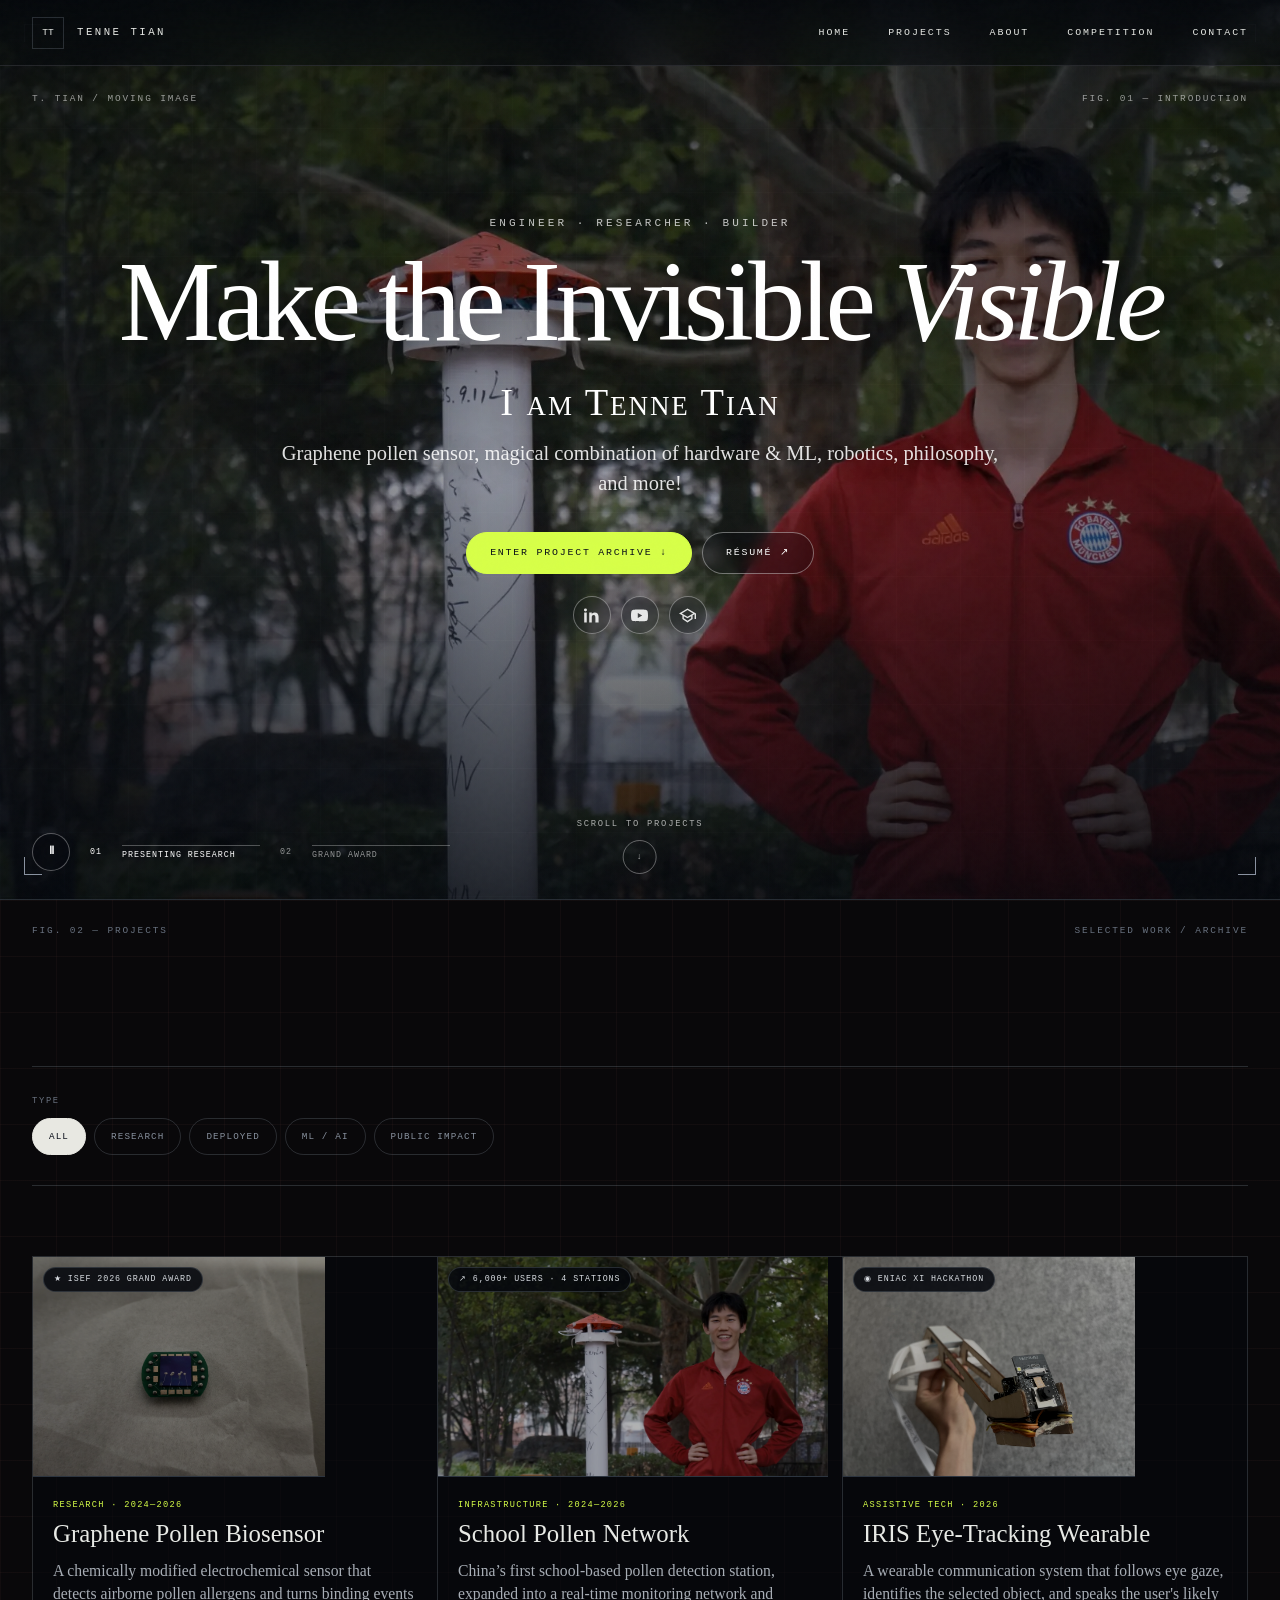
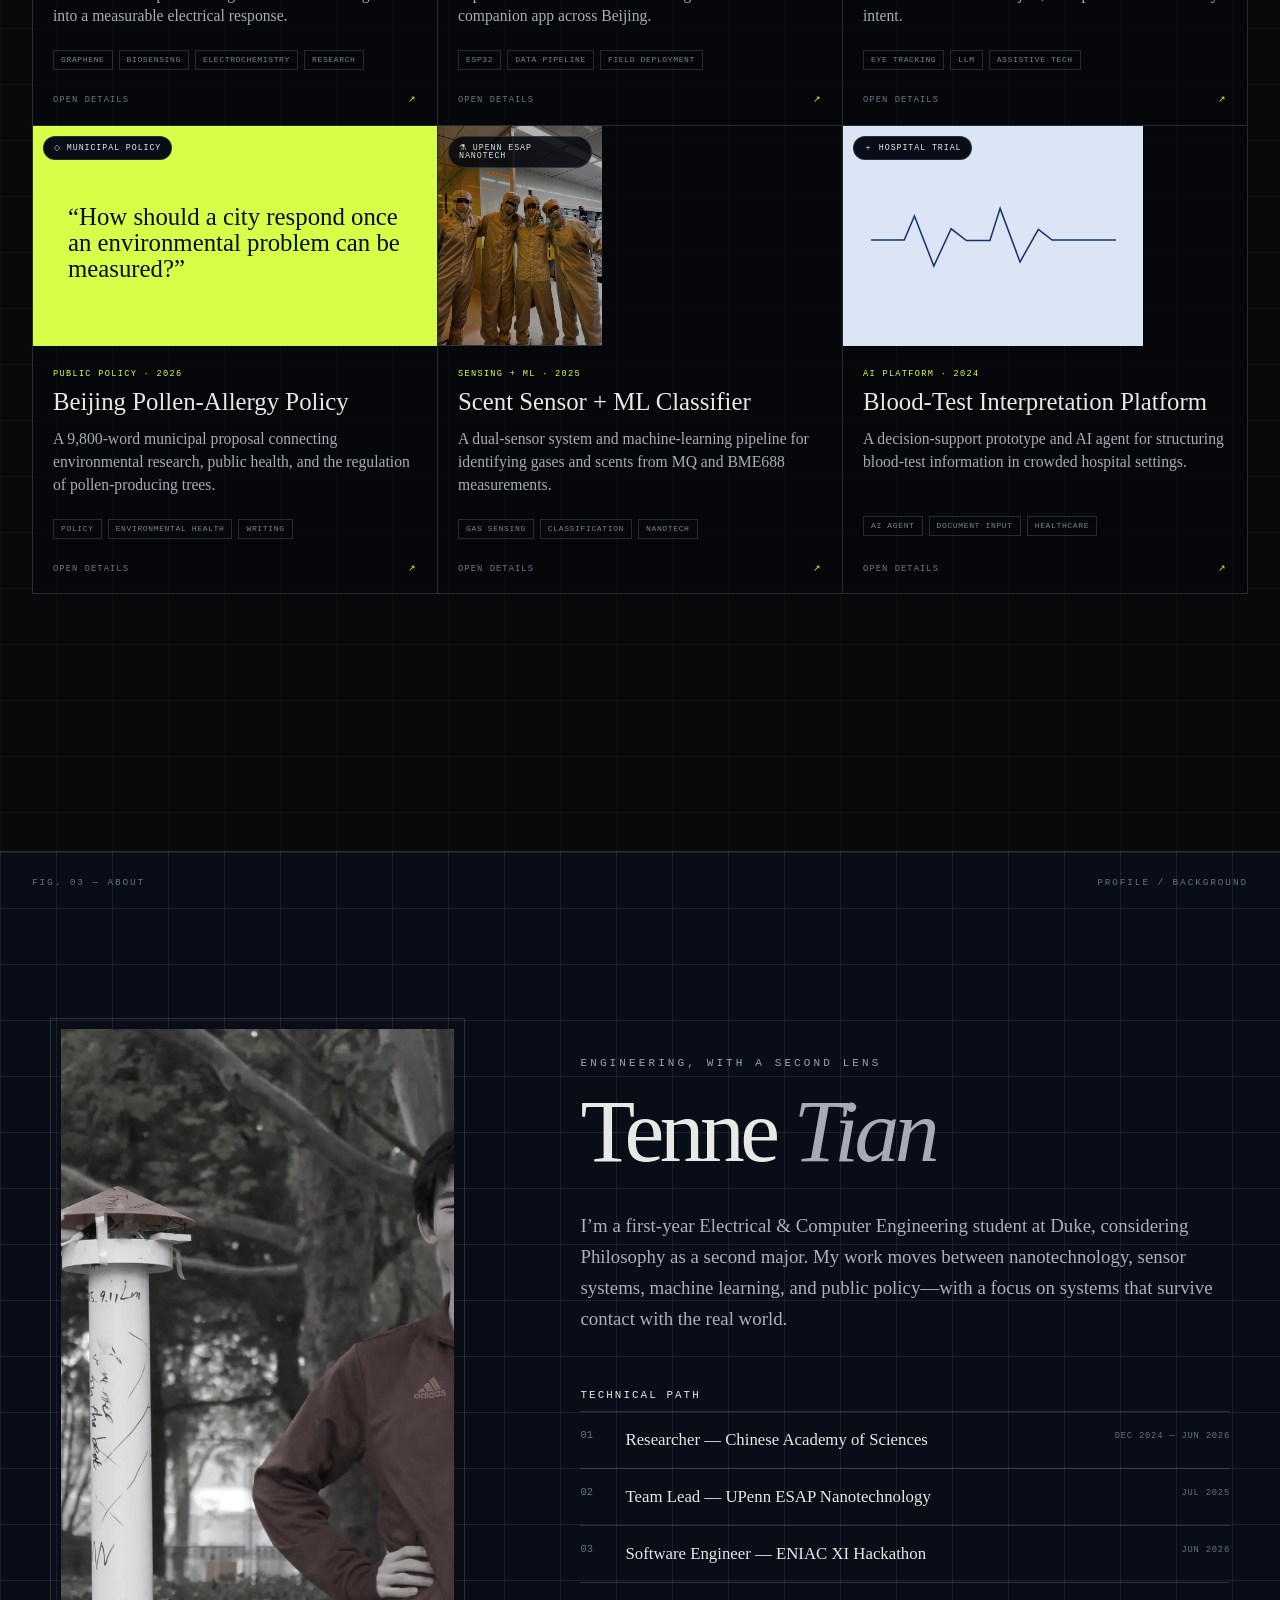
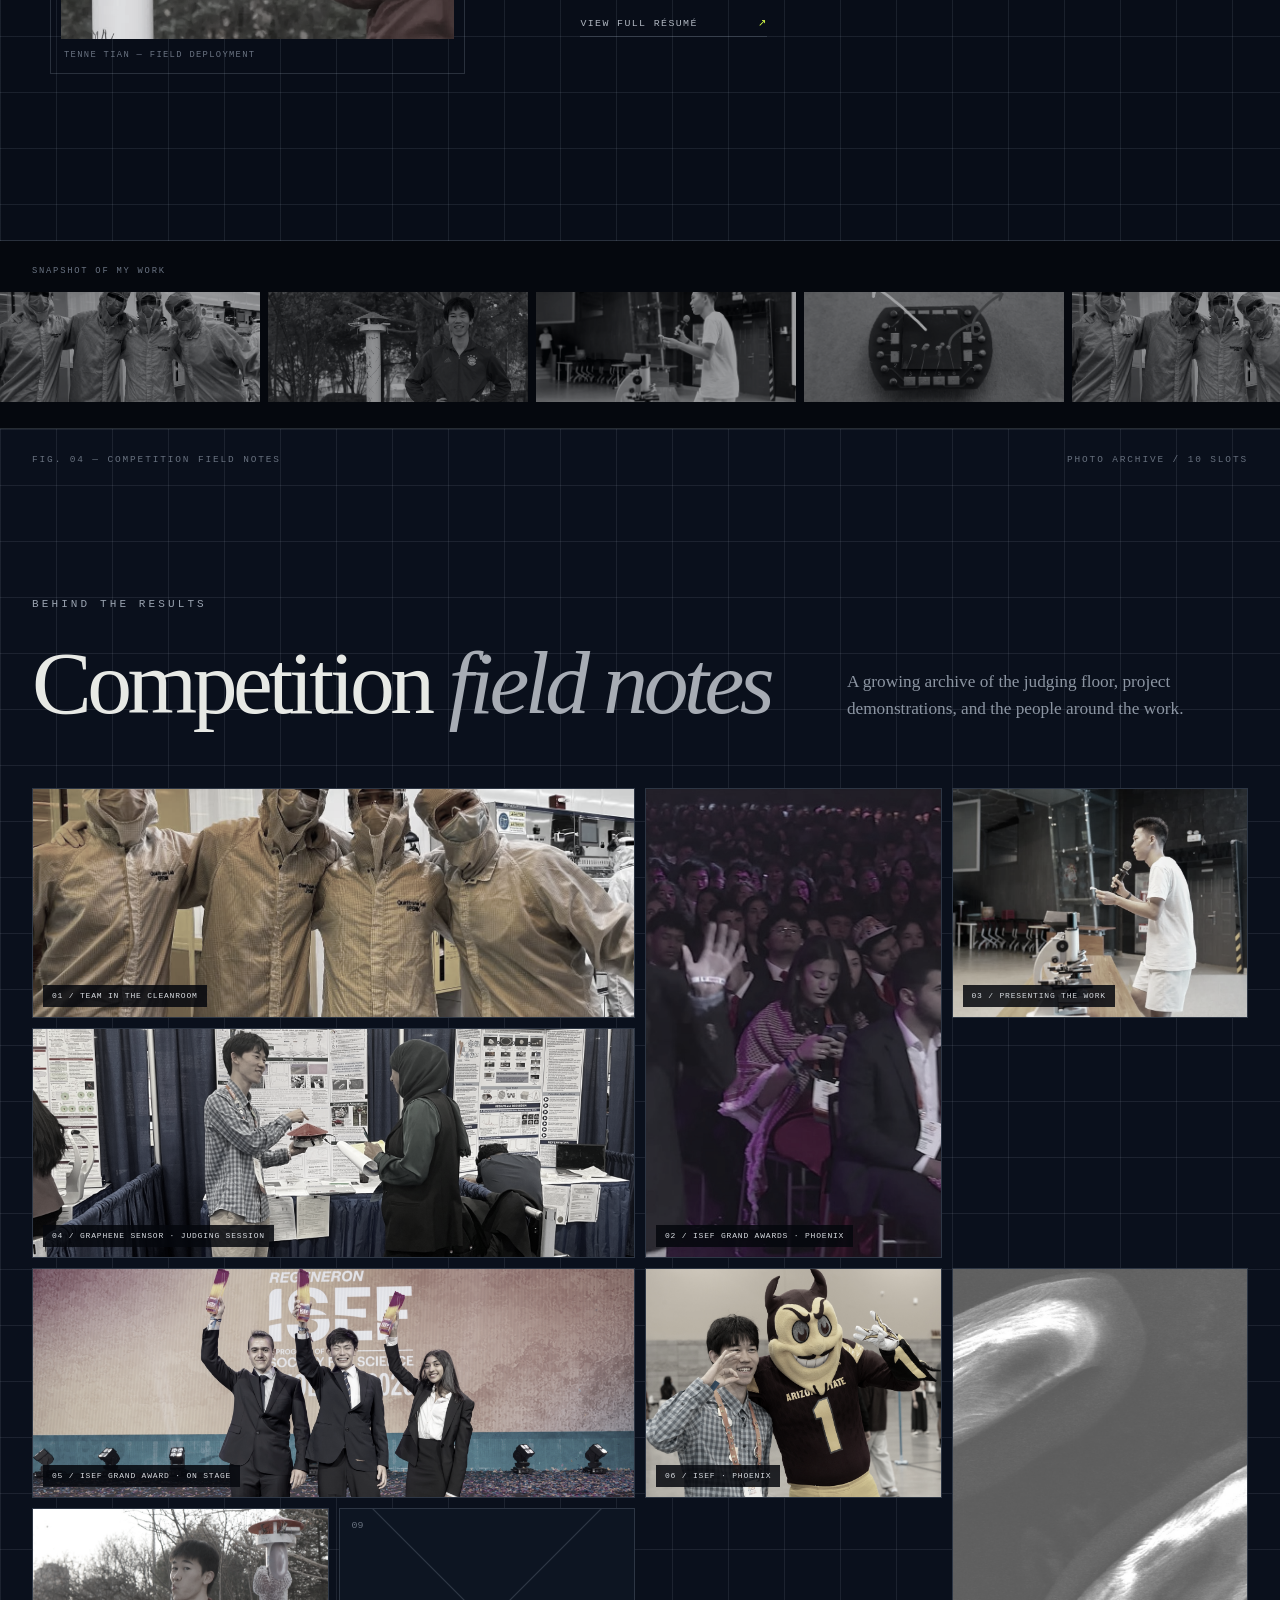
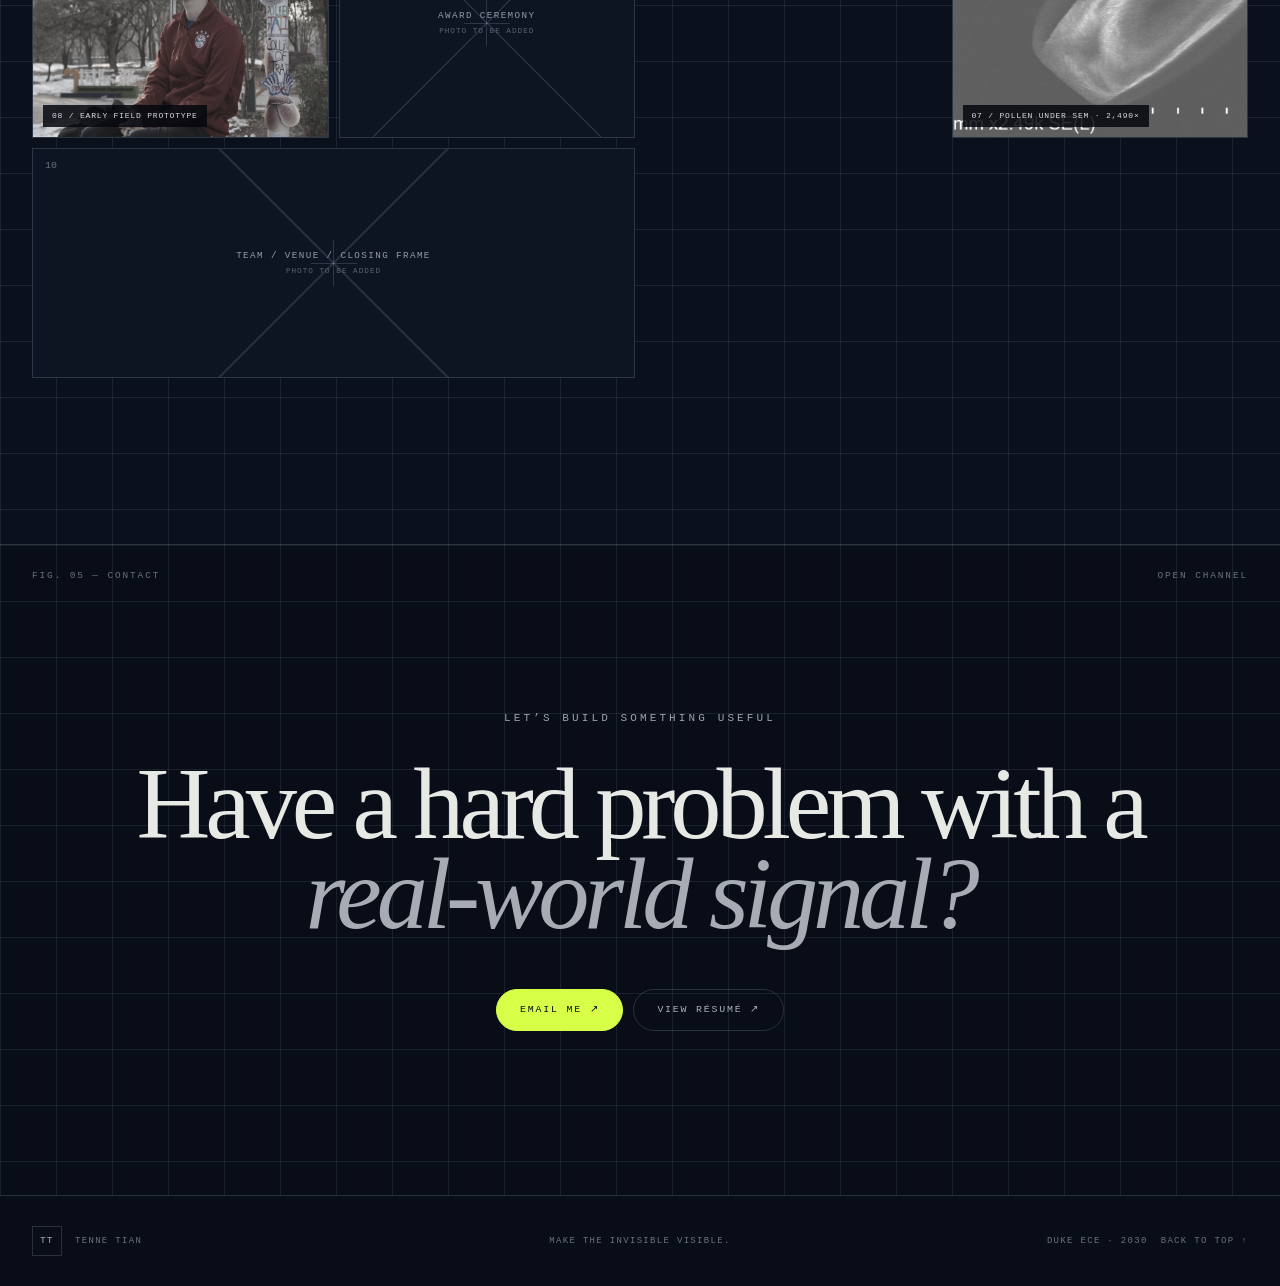
==== commit 4cddce19: "Revert "Renaissance humanist"" ====
--- a/index.html
+++ b/index.html
@@ -17,7 +17,6 @@
   <title>Tenne Tian — Project Archive</title>
   <link rel="icon" href="assets/favicon.svg" type="image/svg+xml" />
   <link rel="stylesheet" href="styles.css?v=8" />
-  <link rel="stylesheet" href="renaissance.css?v=3" />
   <script src="script.js?v=7" defer></script>
 </head>
 <body>
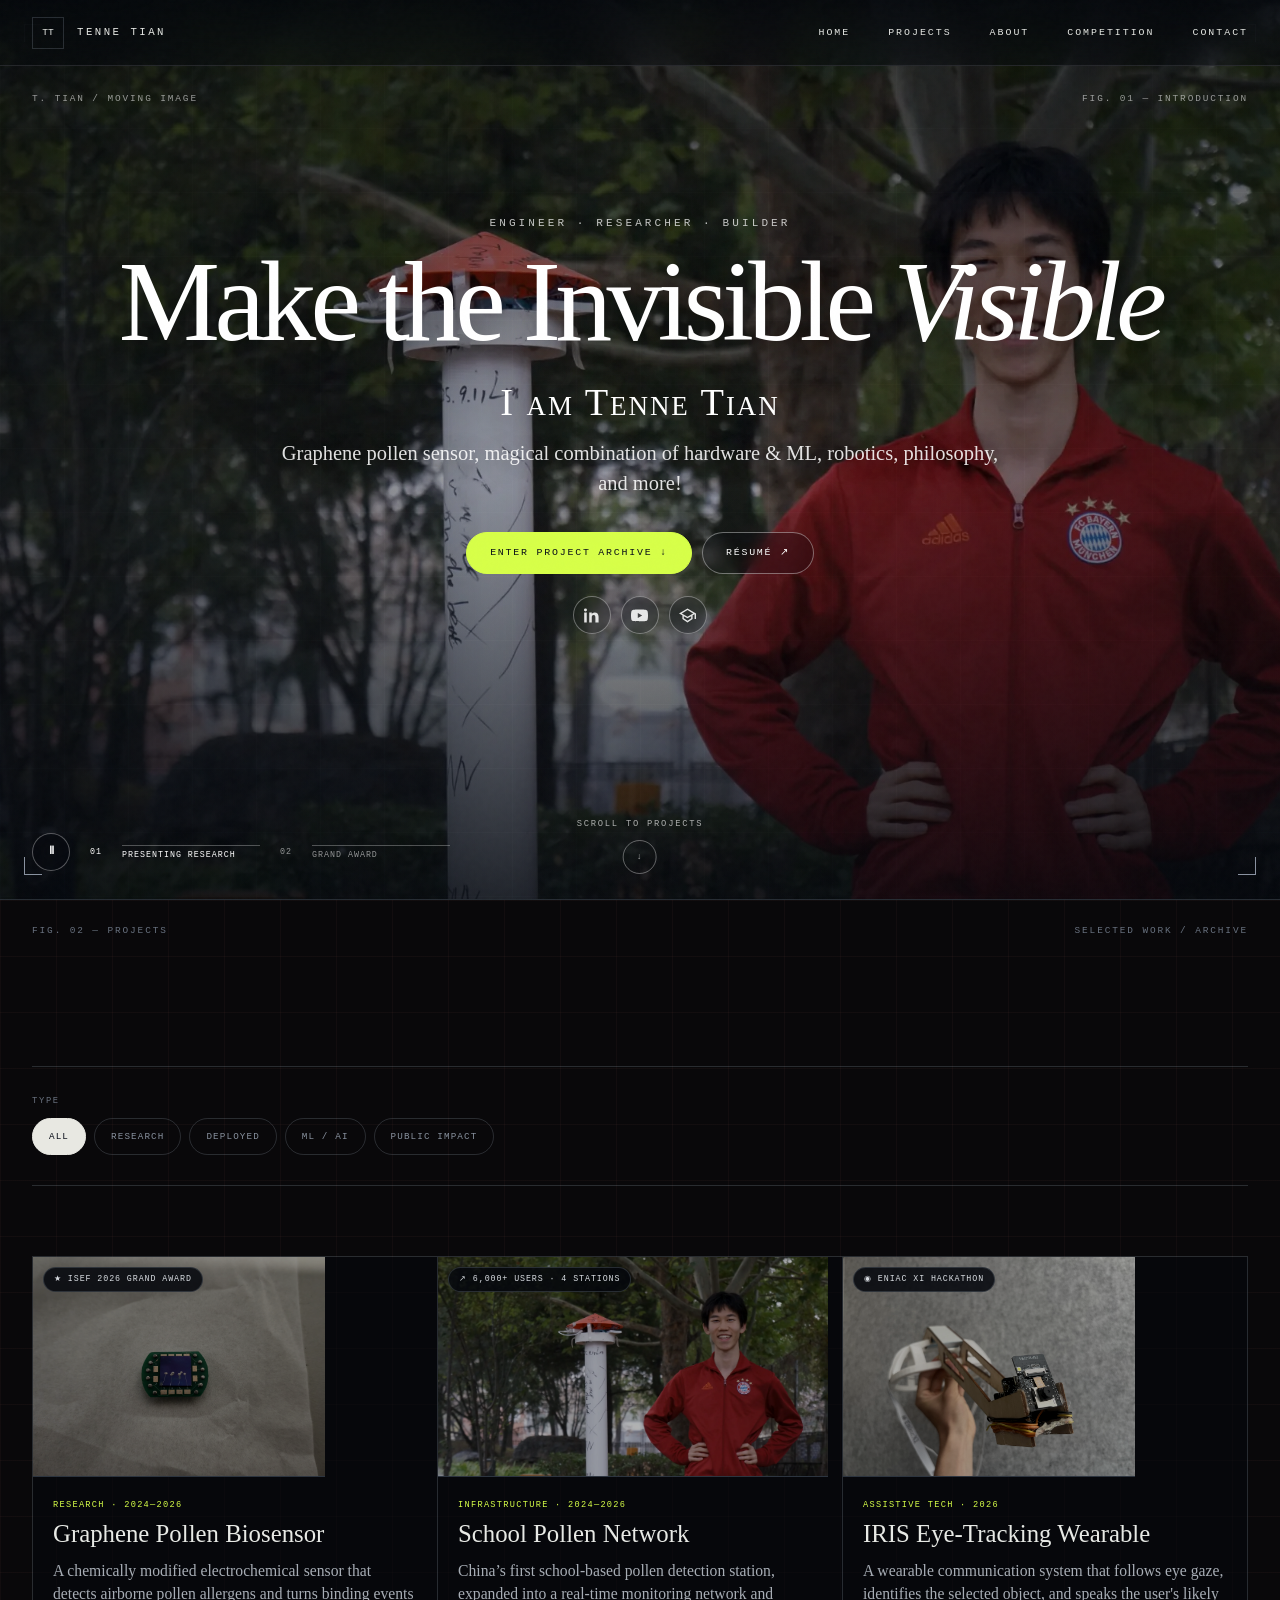
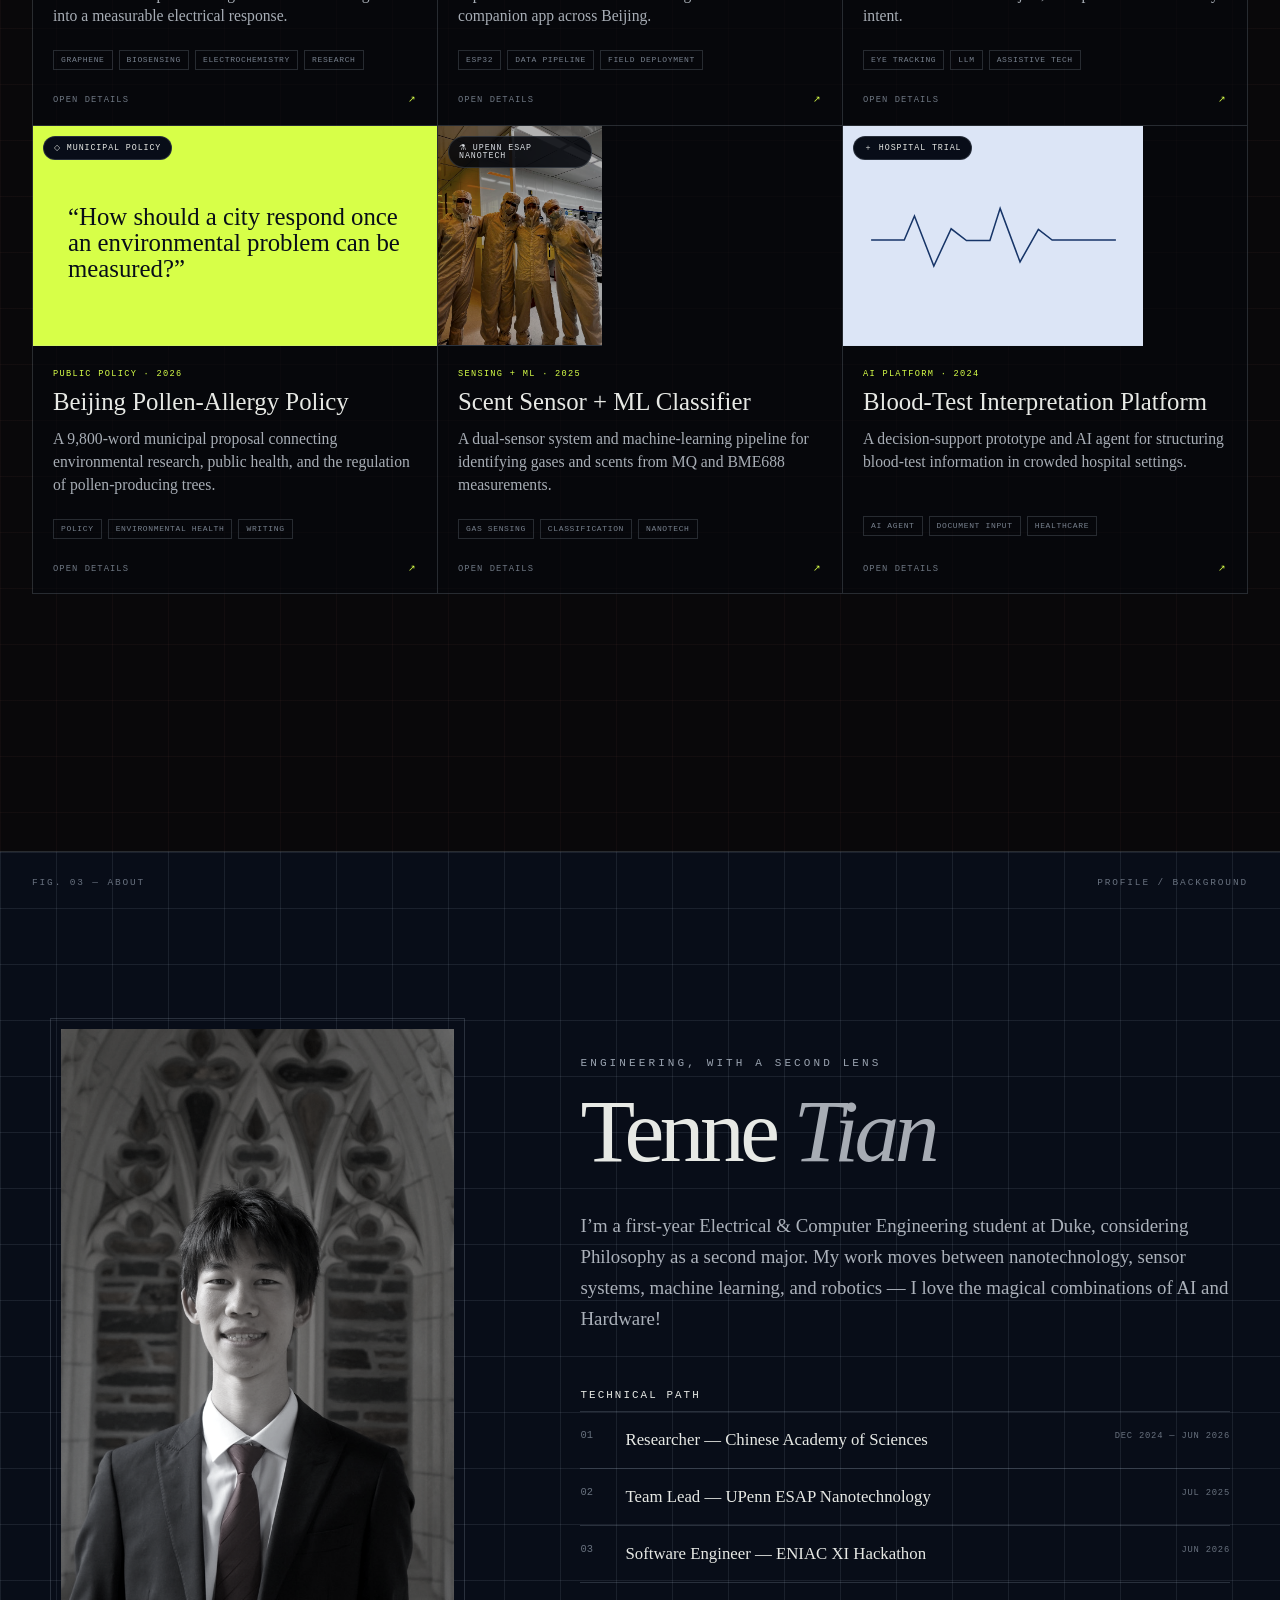
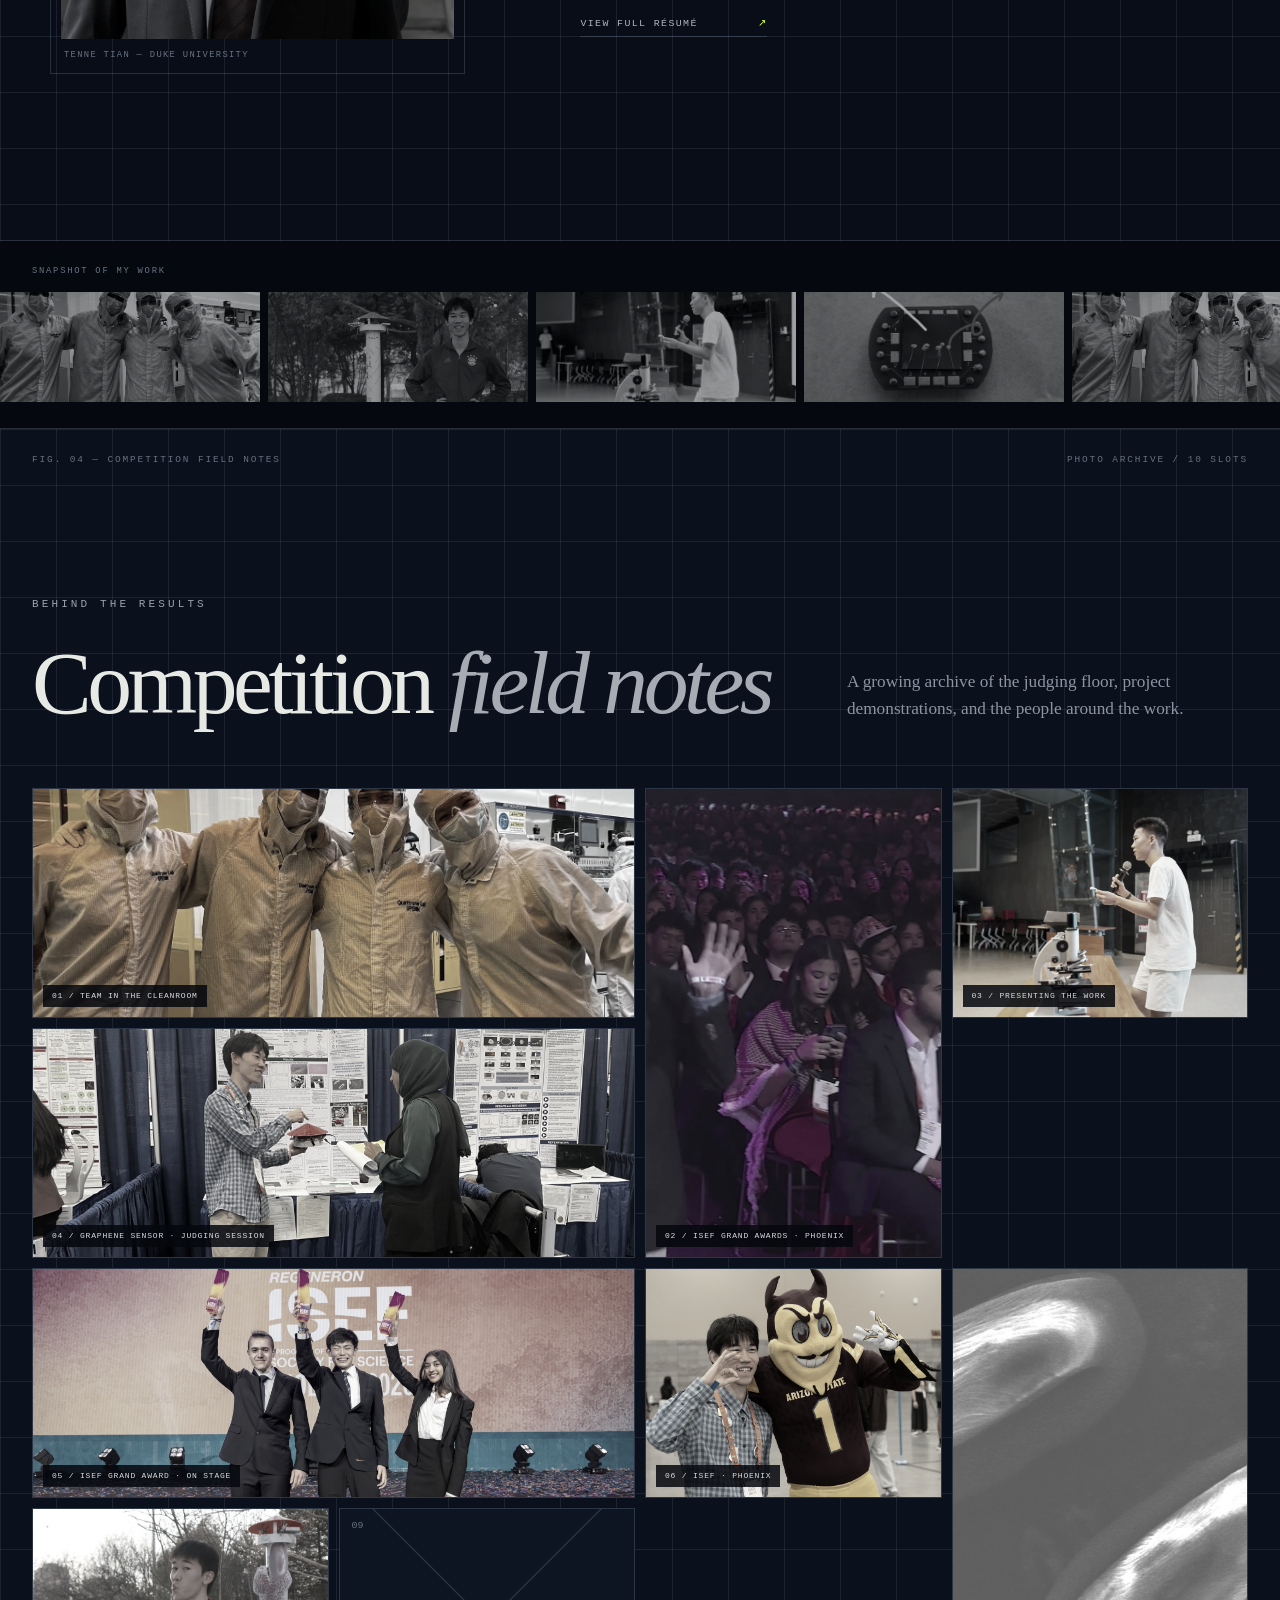
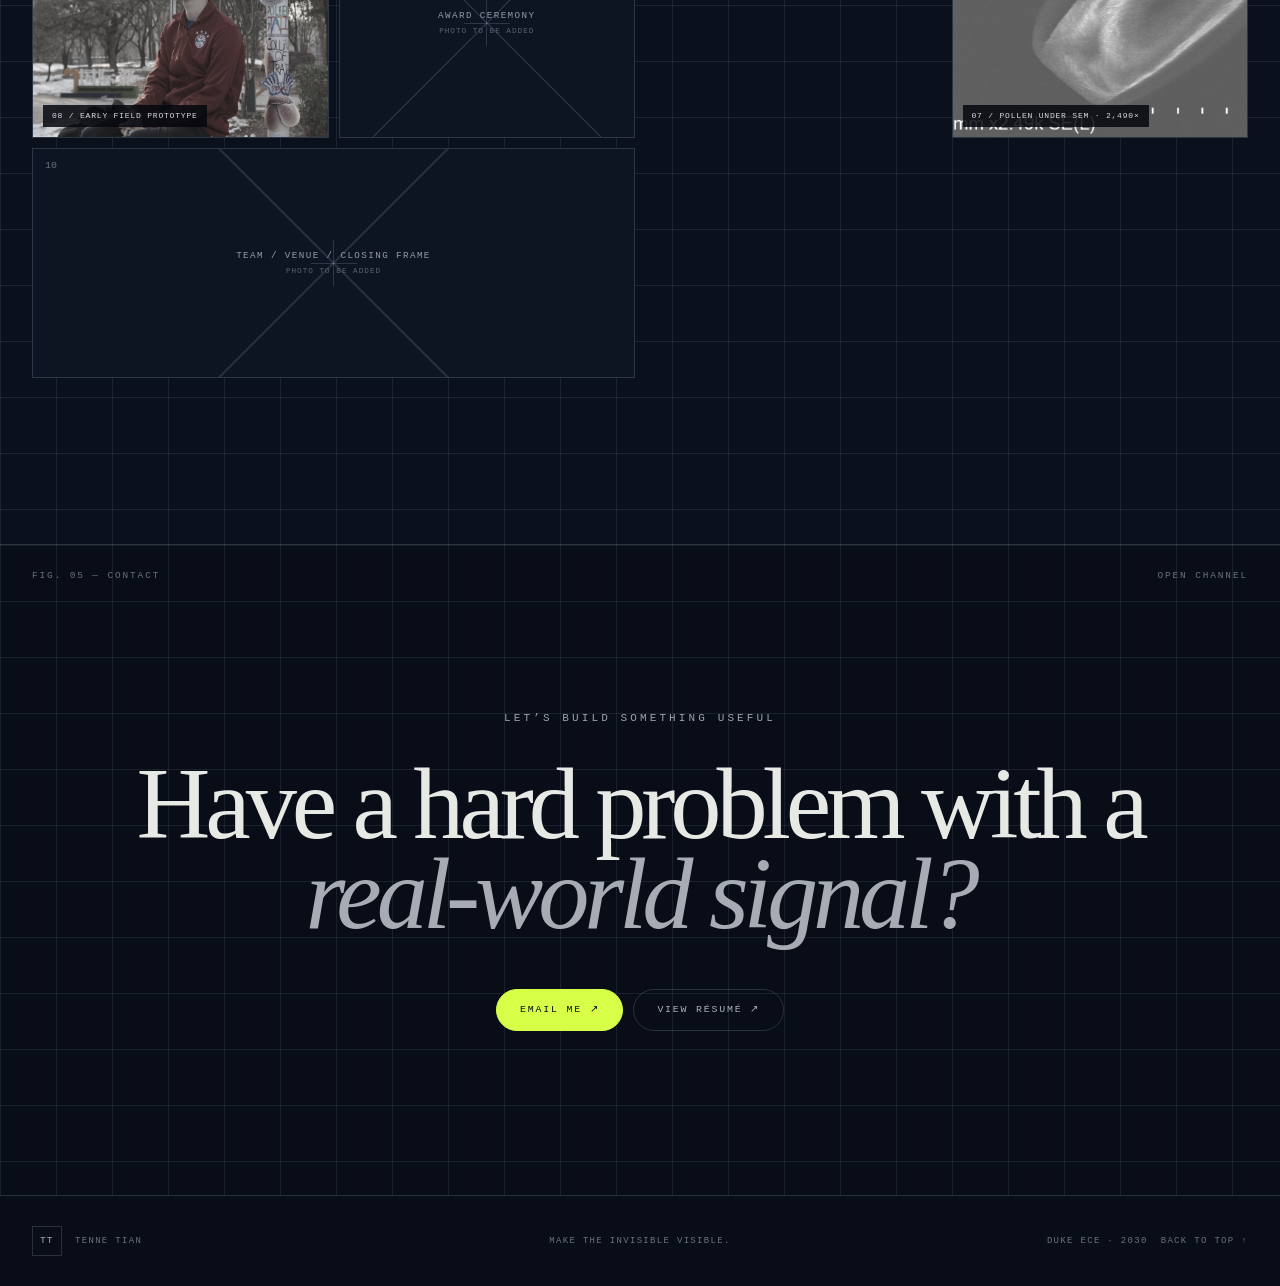
==== commit 8443cfa2: "Update About portrait and introduction" ====
--- a/index.html
+++ b/index.html
@@ -101,11 +101,11 @@
     <section class="about section grid-surface" id="about">
       <div class="figure-label"><span>FIG. 03 — ABOUT</span><span>PROFILE / BACKGROUND</span></div>
       <div class="about-grid">
-        <figure class="portrait-frame reveal"><img src="assets/pollen-station.jpg" alt="Tenne beside a pollen monitoring station" /><figcaption>TENNE TIAN — FIELD DEPLOYMENT</figcaption></figure>
+        <figure class="portrait-frame reveal"><img src="assets/tenne-portrait.jpeg" alt="Portrait of Tenne Tian at Duke University" /><figcaption>TENNE TIAN — DUKE UNIVERSITY</figcaption></figure>
         <div class="about-copy reveal">
           <p class="eyebrow">ENGINEERING, WITH A SECOND LENS</p>
           <h2>Tenne <em>Tian</em></h2>
-          <p>I’m a first-year Electrical & Computer Engineering student at Duke, considering Philosophy as a second major. My work moves between nanotechnology, sensor systems, machine learning, and public policy—with a focus on systems that survive contact with the real world.</p>
+          <p>I’m a first-year Electrical & Computer Engineering student at Duke, considering Philosophy as a second major. My work moves between nanotechnology, sensor systems, machine learning, and robotics — I love the magical combinations of AI and Hardware!</p>
           <h3>Technical path</h3>
           <ol class="roles"><li><span>01</span><div><strong>Researcher — Chinese Academy of Sciences</strong><small>DEC 2024 — JUN 2026</small></div></li><li><span>02</span><div><strong>Team Lead — UPenn ESAP Nanotechnology</strong><small>JUL 2025</small></div></li><li><span>03</span><div><strong>Software Engineer — ENIAC XI Hackathon</strong><small>JUN 2026</small></div></li></ol>
           <a class="text-arrow" href="TenneTian-Resume.pdf" target="_blank">VIEW FULL RÉSUMÉ <span>↗</span></a>
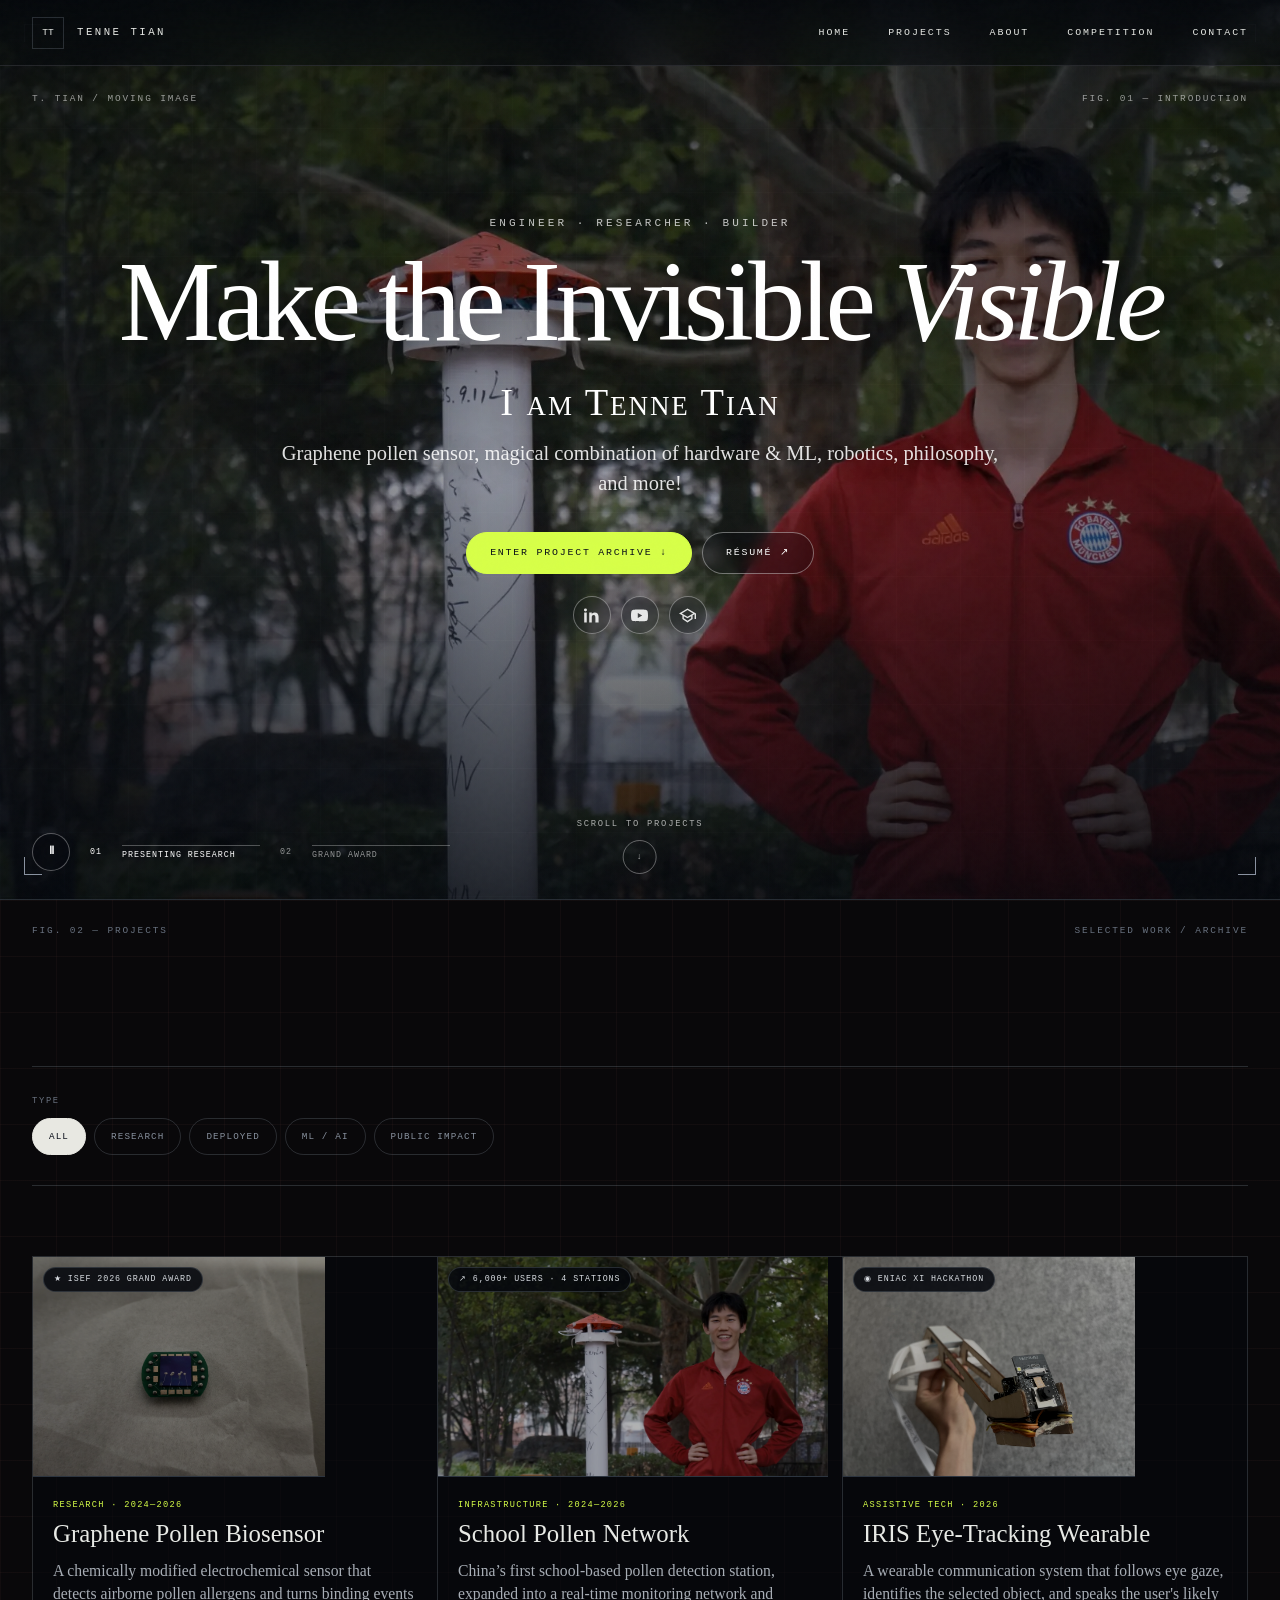
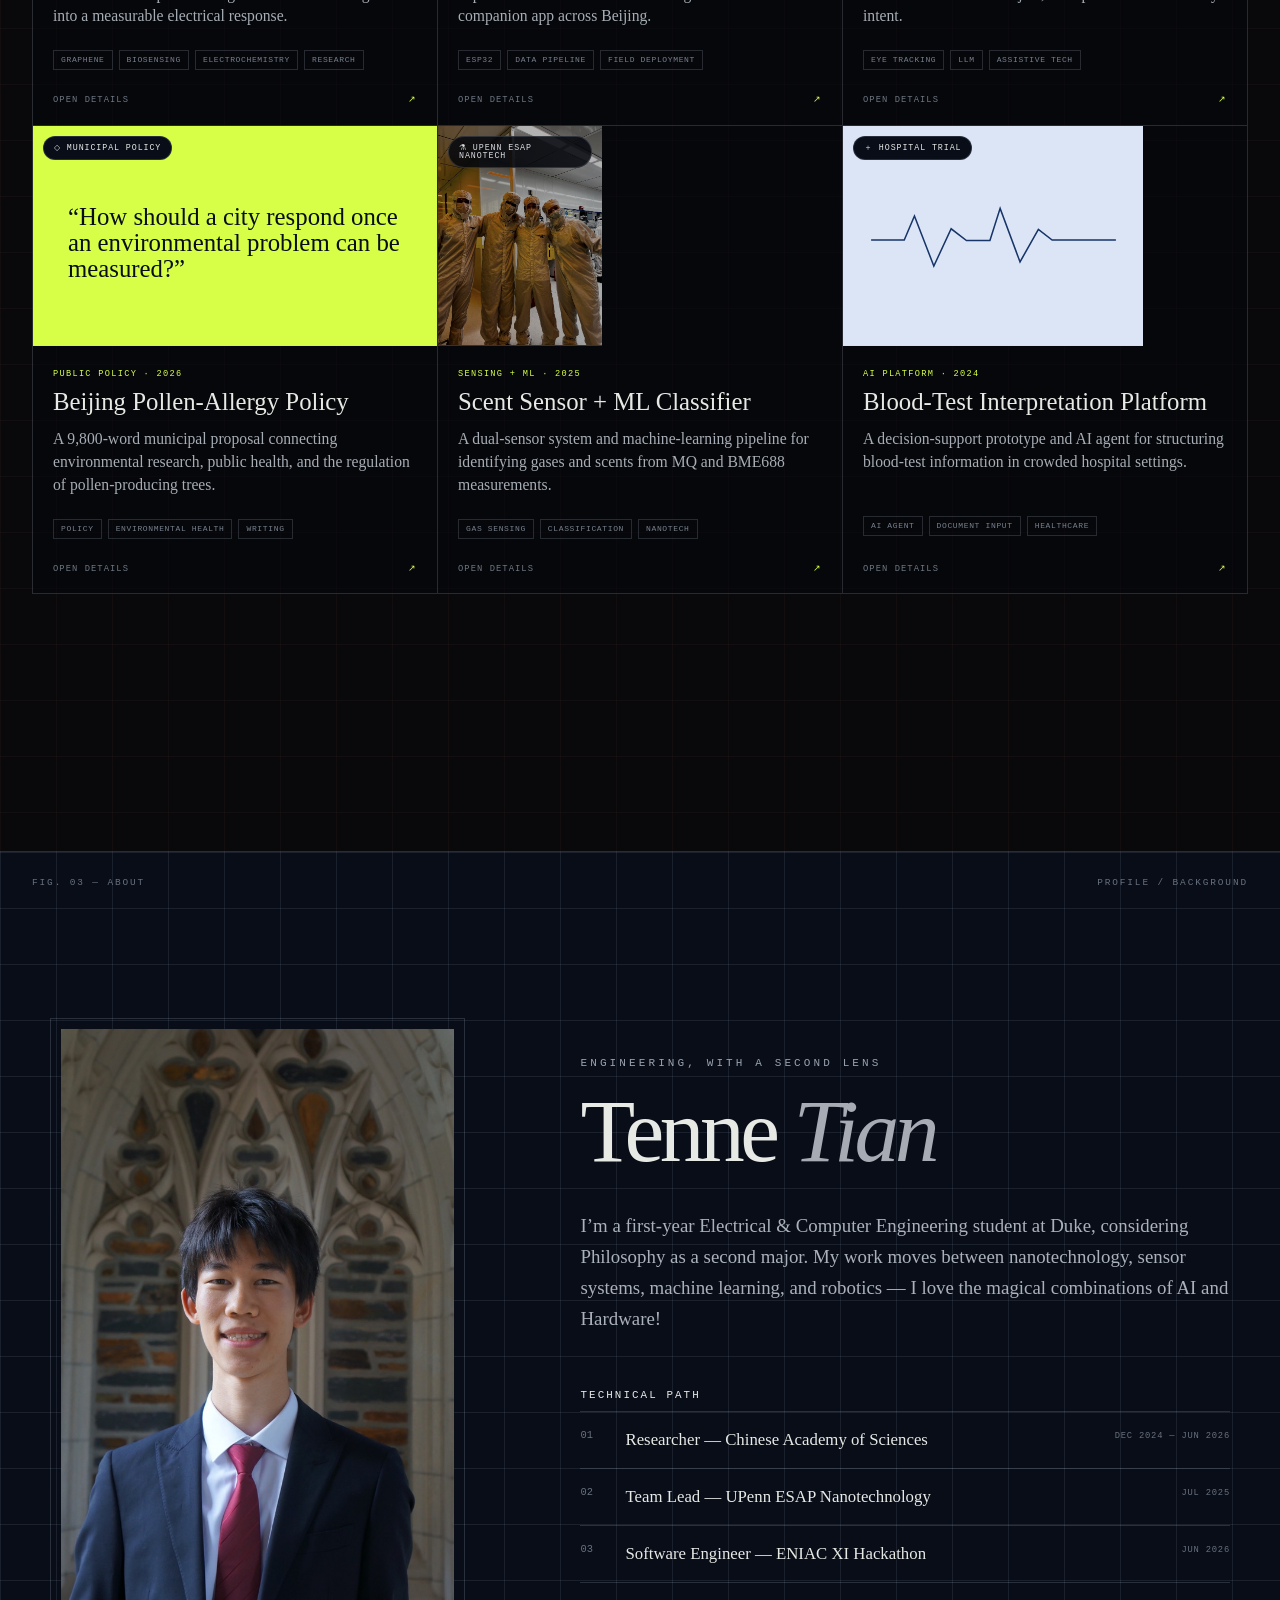
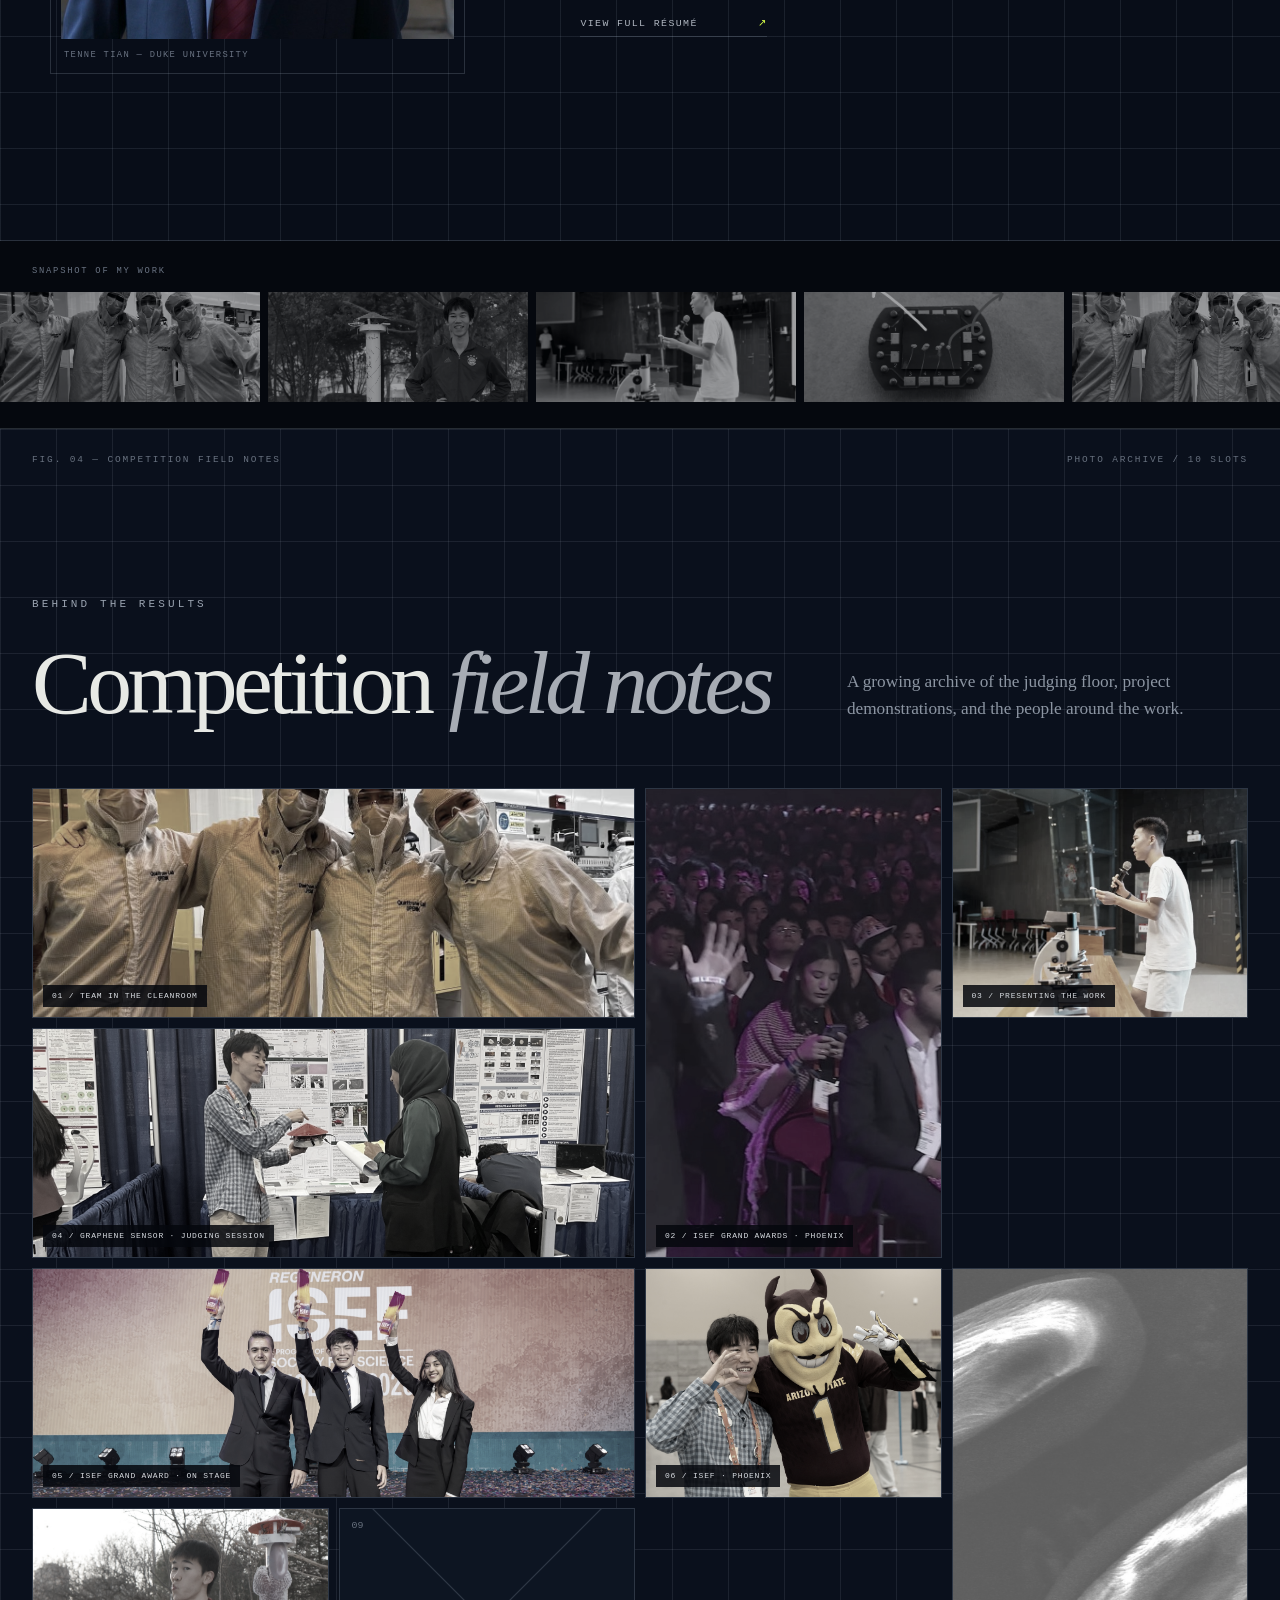
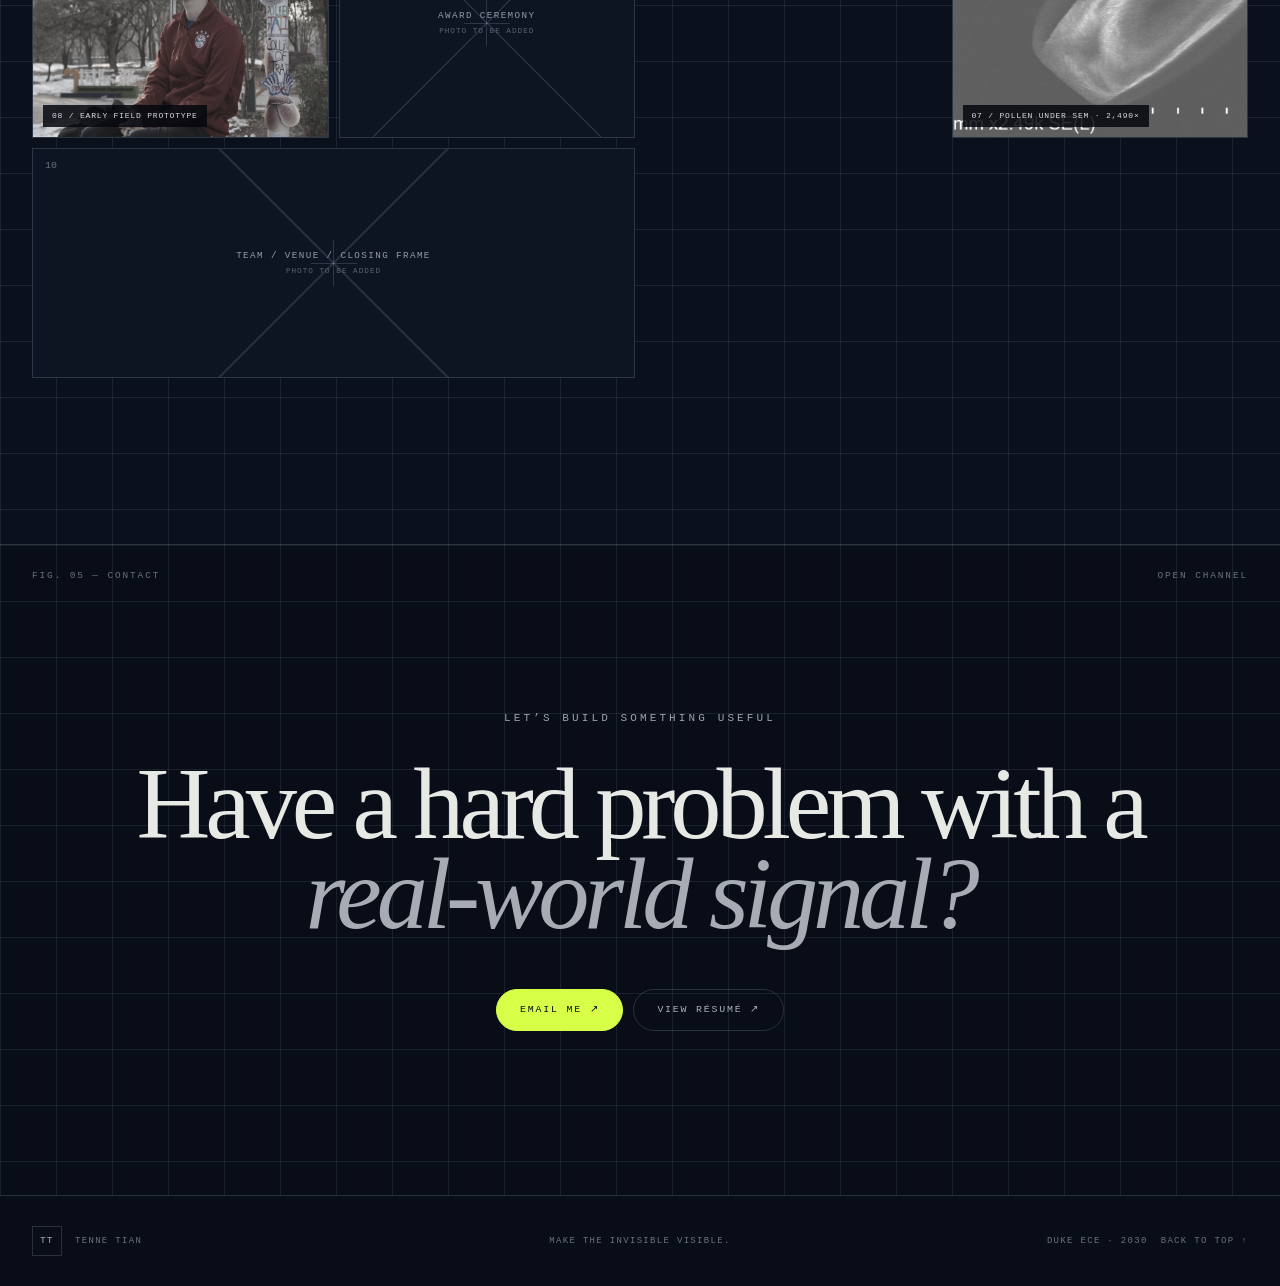
==== commit c538d868: "Show About portrait in original color" ====
--- a/index.html
+++ b/index.html
@@ -16,7 +16,7 @@
   <meta name="twitter:card" content="summary_large_image" />
   <title>Tenne Tian — Project Archive</title>
   <link rel="icon" href="assets/favicon.svg" type="image/svg+xml" />
-  <link rel="stylesheet" href="styles.css?v=8" />
+  <link rel="stylesheet" href="styles.css?v=9" />
   <script src="script.js?v=7" defer></script>
 </head>
 <body>
--- a/styles.css
+++ b/styles.css
@@ -7,6 +7,9 @@
 @media(max-width:1000px){.schematic{opacity:.25}.about-grid{grid-template-columns:1fr}.portrait-frame{max-width:600px}.portrait-frame img{height:520px}.project-grid{grid-template-columns:1fr 1fr}.competition-grid{grid-template-columns:repeat(3,1fr)}.competition-heading{grid-template-columns:1fr}}
 @media(max-width:720px){.site-header{height:60px;padding:0 18px}.menu-toggle{display:block}.site-header nav{position:fixed;inset:60px 0 auto;display:none;flex-direction:column;gap:0;padding:18px;background:#070b13;border-bottom:1px solid var(--line)}.site-header nav.is-open{display:flex}.site-header nav a{padding:14px;border-bottom:1px solid var(--line)}.figure-label{inset:18px 20px auto;font-size:.5rem}.hero{min-height:calc(100svh - 60px)}.hero-core{width:88vw}.hero h1{font-size:clamp(4.3rem,22vw,7rem)}.hero-lede{font-size:1.08rem}.hero-actions{flex-wrap:wrap}.schematic-left{width:42vw;top:9%;left:-12%}.schematic-right{width:55vw;right:-12%;bottom:8%}.signal-rule span{width:80px}.photo-ribbon>p{padding-left:20px}.section{padding:110px 20px}.portrait-frame img{height:440px}.about-copy h2{font-size:4.2rem}.roles div{flex-direction:column;gap:7px}.project-controls{align-items:flex-start;flex-direction:column}.project-grid{grid-template-columns:1fr}.project-media{height:250px}.competition-grid{grid-template-columns:1fr 1fr;grid-auto-rows:180px}.photo-slot.slot-wide{grid-column:span 2}.competition-heading h2{font-size:4.1rem}.placeholder p{max-width:130px;text-align:center;line-height:1.45}.modal-columns{grid-template-columns:1fr}.modal-system i{display:none}footer{grid-template-columns:1fr;justify-items:start;gap:18px}footer p{text-align:left}footer>div:last-child{justify-content:flex-start;flex-wrap:wrap}.project-dialog{width:calc(100vw - 20px);max-height:calc(100vh - 20px)}.dialog-content{padding:35px 24px}.dialog-content>h2{font-size:3.35rem}}
 @media(prefers-reduced-motion:reduce){html{scroll-behavior:auto}*,*:before,*:after{animation-duration:.01ms!important;animation-iteration-count:1!important;transition-duration:.01ms!important}.reveal{opacity:1;transform:none}}
+
+/* Preserve the About portrait's original color and tonal balance. */
+.portrait-frame img{filter:none}
 
 /* Cinematic homepage — footage can be extended by adding another video and cue. */
 .site-header{position:fixed;inset:0 0 auto;background:linear-gradient(to bottom,rgba(3,6,11,.82),rgba(3,6,11,.48));border-bottom-color:rgba(255,255,255,.12)}
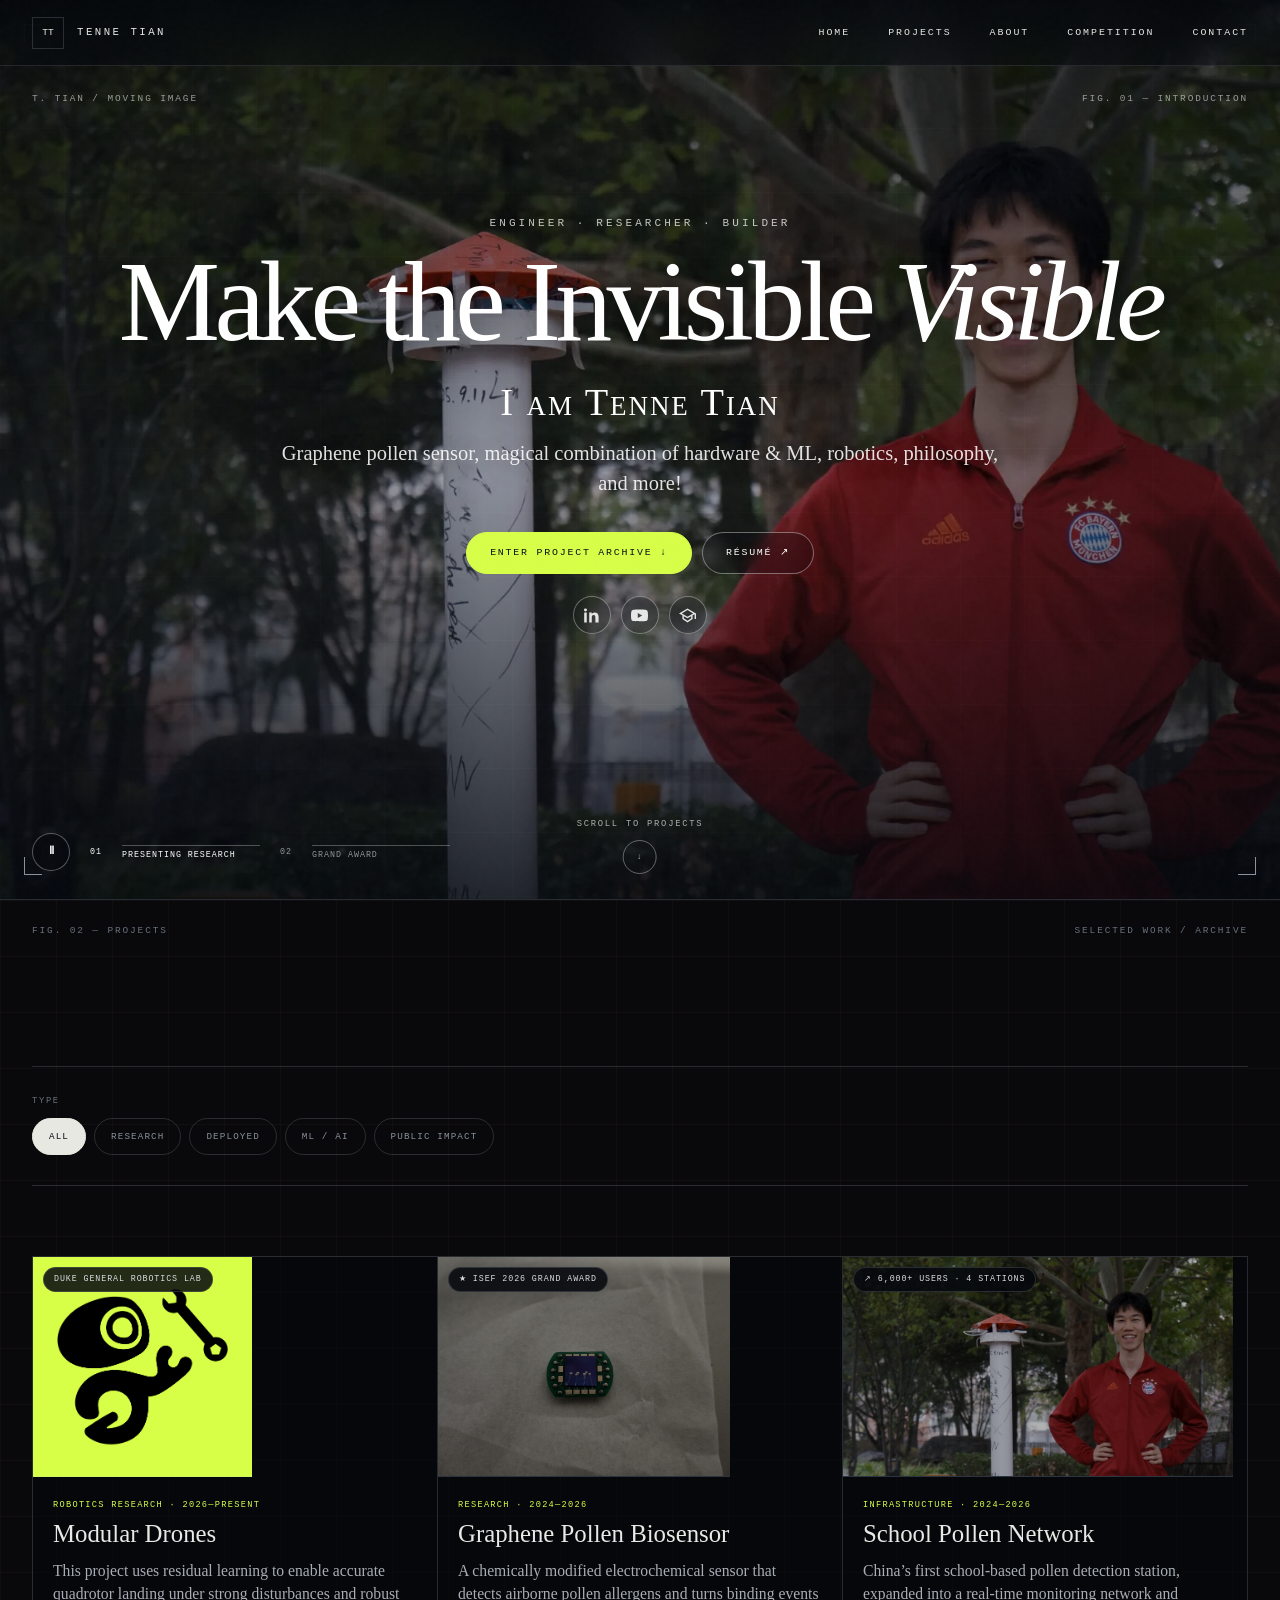
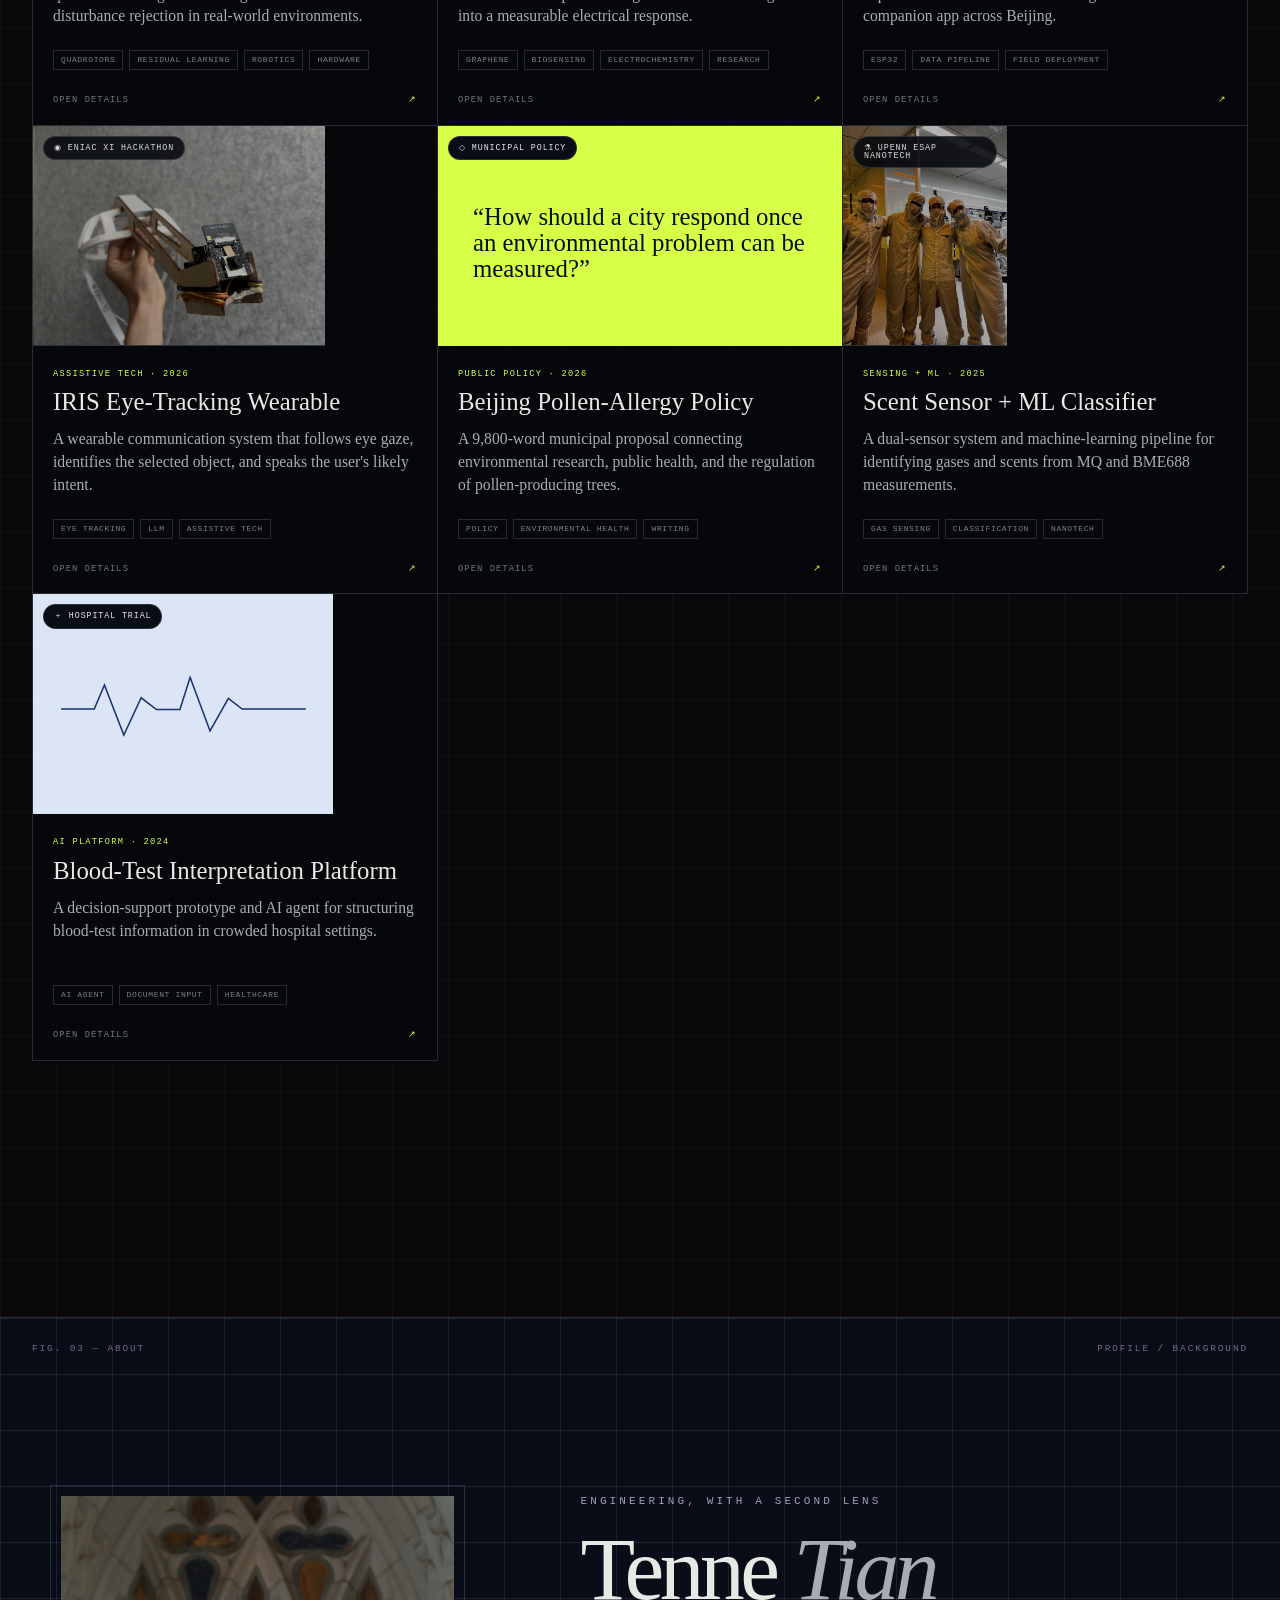
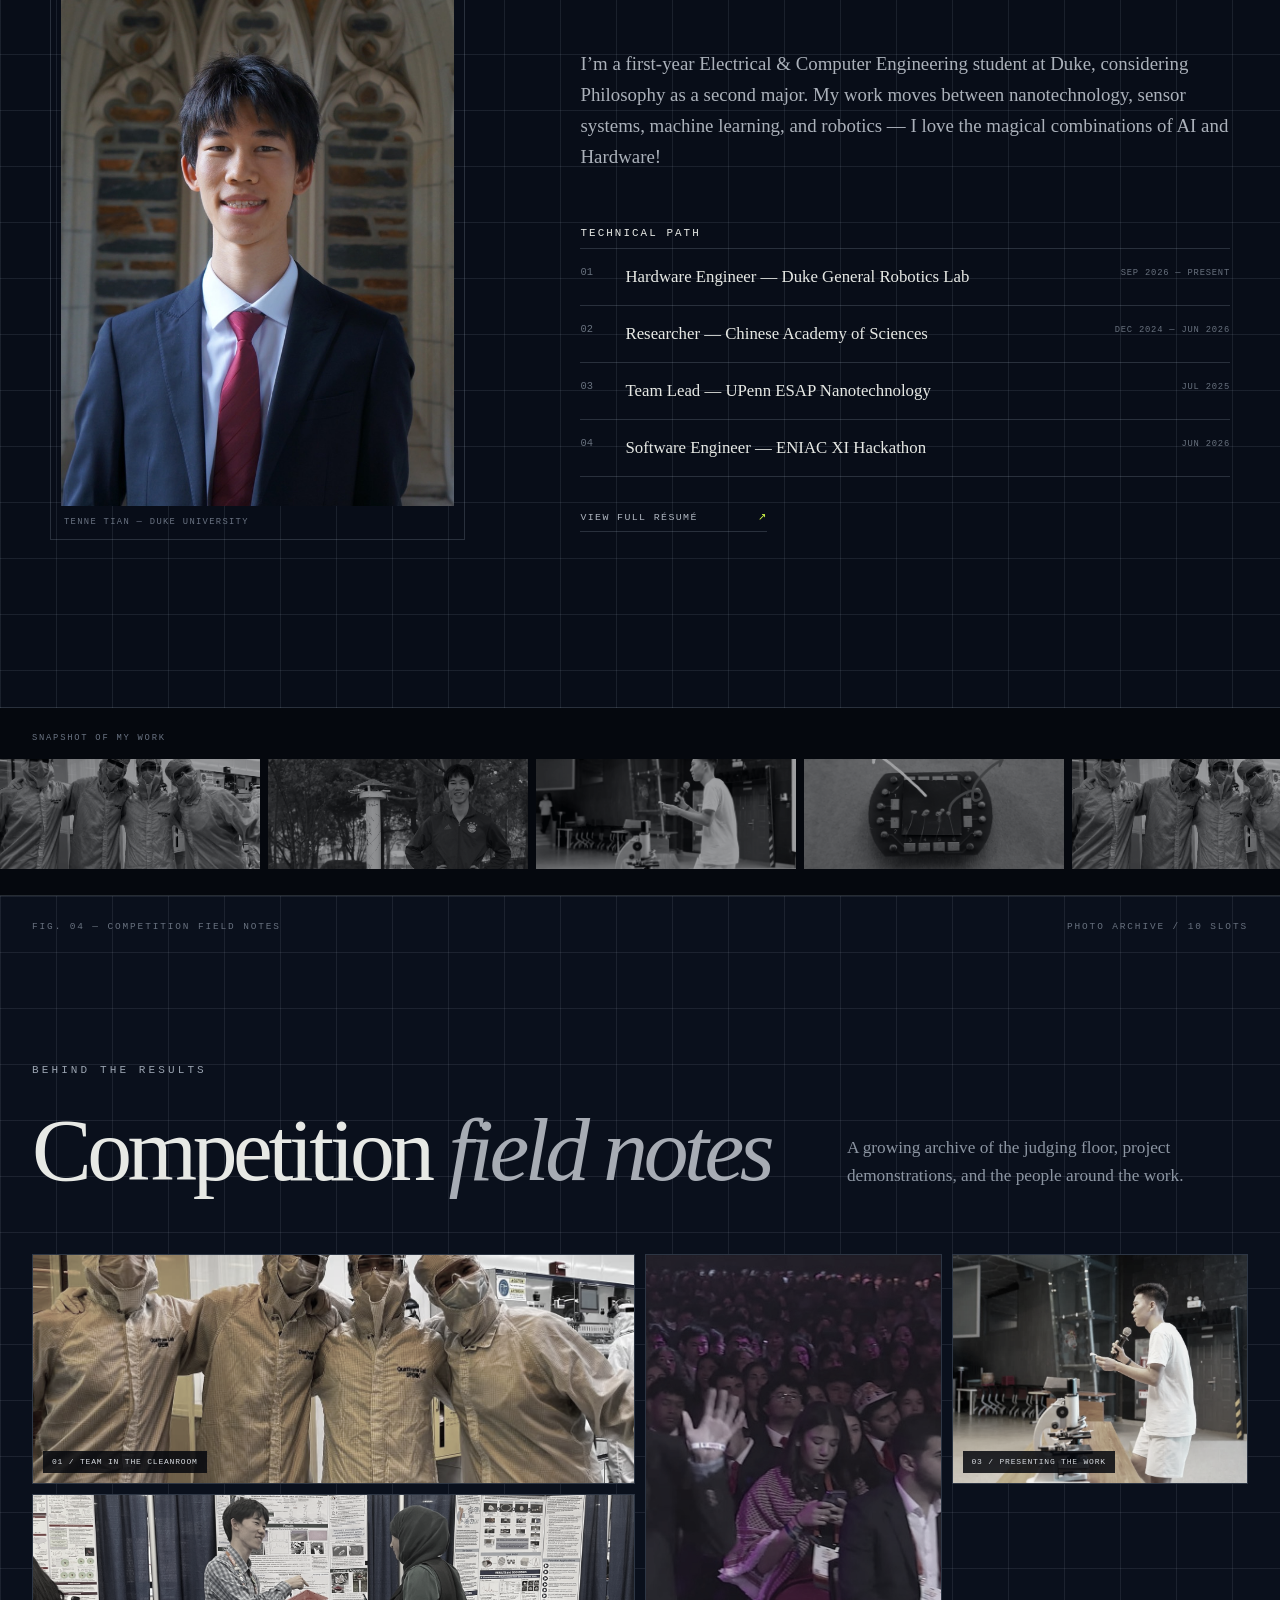
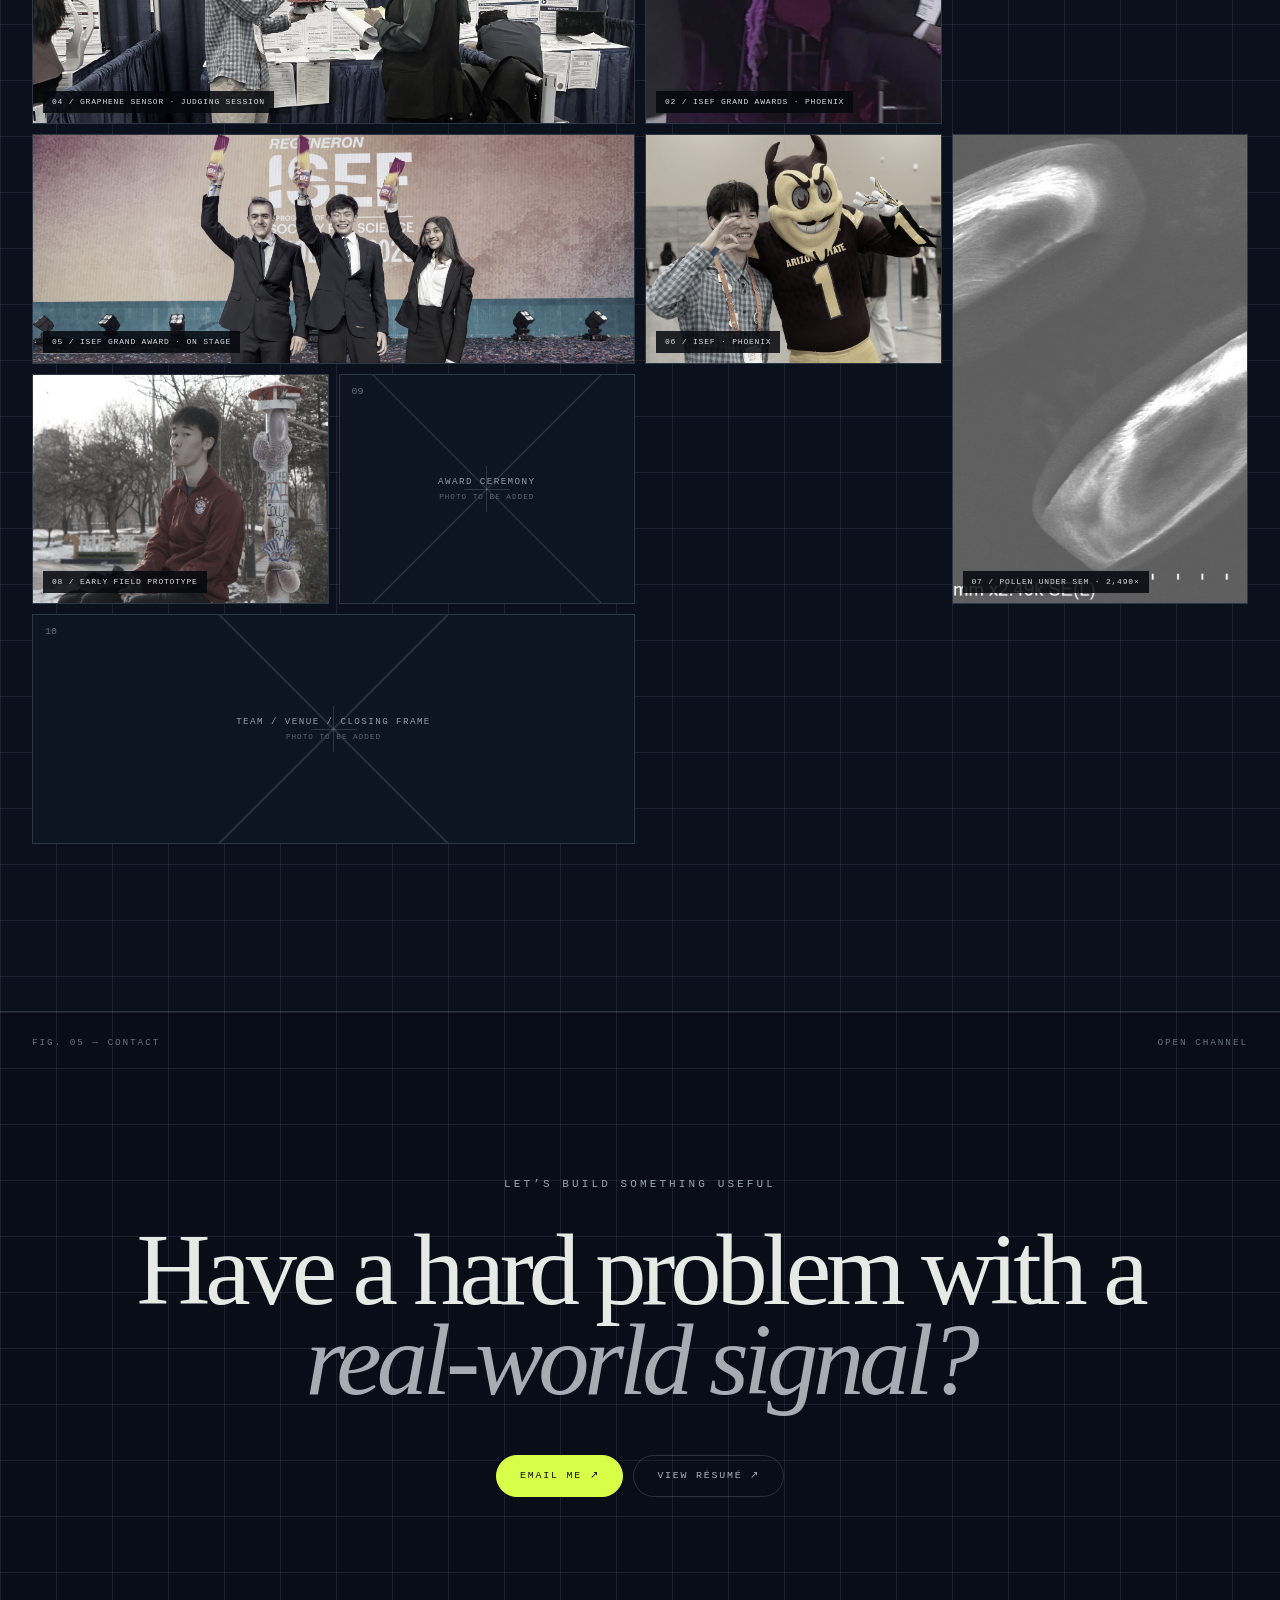
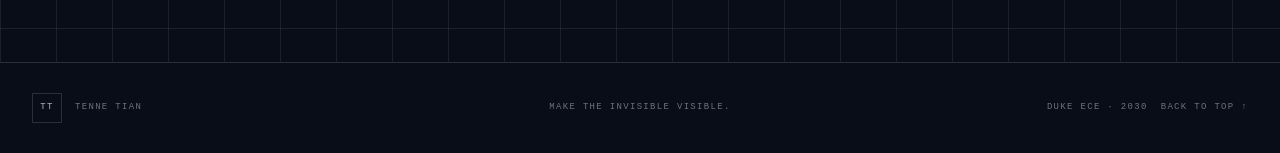
==== commit dd156725: "Add Modular Drones research project" ====
--- a/index.html
+++ b/index.html
@@ -16,7 +16,7 @@
   <meta name="twitter:card" content="summary_large_image" />
   <title>Tenne Tian — Project Archive</title>
   <link rel="icon" href="assets/favicon.svg" type="image/svg+xml" />
-  <link rel="stylesheet" href="styles.css?v=9" />
+  <link rel="stylesheet" href="styles.css?v=10" />
   <script src="script.js?v=7" defer></script>
 </head>
 <body>
@@ -44,7 +44,7 @@
         <h1>Make the Invisible <em>Visible</em></h1>
         <p class="hero-name">I am Tenne Tian</p>
         <p class="hero-lede">Graphene pollen sensor, magical combination of hardware &amp; ML, robotics, philosophy, and more!</p>
-        <div class="hero-actions"><a class="pill pill-primary" href="#projects">ENTER PROJECT ARCHIVE ↓</a><a class="pill" href="TenneTian-Resume.pdf" target="_blank">RÉSUMÉ ↗</a></div>
+        <div class="hero-actions"><a class="pill pill-primary" href="#projects">ENTER PROJECT ARCHIVE ↓</a><a class="pill" href="TenneTian-Resume-Final-9.11.pdf" target="_blank">RÉSUMÉ ↗</a></div>
         <nav class="hero-socials" aria-label="Social profiles">
           <a href="https://www.linkedin.com/in/tenne-tian-2462ab370/" target="_blank" rel="noreferrer" aria-label="LinkedIn" title="LinkedIn"><svg viewBox="0 0 24 24" aria-hidden="true"><path d="M5.3 7.9H1.7V22h3.6V7.9ZM3.5 2A2.1 2.1 0 1 0 3.5 6.2 2.1 2.1 0 0 0 3.5 2ZM22 13.9c0-4.3-2.3-6.3-5.4-6.3-2.5 0-3.6 1.4-4.2 2.3v-2H8.8V22h3.6v-7c0-1.8.4-3.6 2.7-3.6s2.4 2.1 2.4 3.7V22H22v-8.1Z" /></svg><span class="sr-only">LinkedIn</span></a>
           <a href="https://www.youtube.com/@NaxiTian" target="_blank" rel="noreferrer" aria-label="YouTube" title="YouTube"><svg viewBox="0 0 24 24" aria-hidden="true"><path d="M23.5 6.2a3 3 0 0 0-2.1-2.1C19.5 3.6 12 3.6 12 3.6s-7.5 0-9.4.5A3 3 0 0 0 .5 6.2 31 31 0 0 0 0 12a31 31 0 0 0 .5 5.8 3 3 0 0 0 2.1 2.1c1.9.5 9.4.5 9.4.5s7.5 0 9.4-.5a3 3 0 0 0 2.1-2.1A31 31 0 0 0 24 12a31 31 0 0 0-.5-5.8ZM9.6 15.6V8.4L15.8 12l-6.2 3.6Z" /></svg><span class="sr-only">YouTube</span></a>
@@ -65,34 +65,39 @@
       </div>
 
       <div class="project-grid project-grid-continuous">
+          <article class="project-card reveal" data-category="research ml" data-year="2026">
+            <button class="project-open" type="button" aria-label="Open details for Modular Drones"><div class="project-media drone-icon-media"><img src="assets/projects/modular-drones/icon.png" alt="Modular drone and rover system icon" /><span class="badge">DUKE GENERAL ROBOTICS LAB</span></div><div class="project-summary"><span class="project-meta">ROBOTICS RESEARCH · 2026—PRESENT</span><h3>Modular Drones</h3><p>This project uses residual learning to enable accurate quadrotor landing under strong disturbances and robust disturbance rejection in real-world environments.</p><div class="tags"><span>QUADROTORS</span><span>RESIDUAL LEARNING</span><span>ROBOTICS</span><span>HARDWARE</span></div><span class="details-cue">OPEN DETAILS <i>↗</i></span></div></button>
+            <template><div class="modal-kicker">01 / ROBOTICS RESEARCH · 2026—PRESENT</div><h2>Modular Drones</h2><p class="modal-lede">Reliable autonomous landing where controlled conditions disappear.</p><div class="modal-system drone-modal"><img src="assets/projects/modular-drones/icon.png" alt="Modular drone and rover system icon"></div><div class="modal-columns"><div><h3>The project</h3><p>This project uses residual learning to enable accurate quadrotor landing under strong disturbances and robust disturbance rejection in real-world environments. The integrated drone-rover system is designed to collect ice sheets in Greenland’s extreme conditions.</p></div><div><h3>My work</h3><ul><li>Engineer hardware for the autonomous drone-docking system</li><li>Optimize and test landing algorithms for accuracy, reliability, and energy efficiency</li><li>Build a DIY wind tunnel for disturbance and wind-resistance testing</li></ul></div></div></template>
+          </article>
+
           <article class="project-card reveal" data-category="research deployed public" data-year="2026">
             <button class="project-open" type="button" aria-label="Open details for Graphene Pollen Biosensor"><div class="project-media"><img src="assets/projects/graphene/sensor-device.jpg" alt="Graphene pollen biosensor device" /><span class="badge">★ ISEF 2026 GRAND AWARD</span></div><div class="project-summary"><span class="project-meta">RESEARCH · 2024—2026</span><h3>Graphene Pollen Biosensor</h3><p>A chemically modified electrochemical sensor that detects airborne pollen allergens and turns binding events into a measurable electrical response.</p><div class="tags"><span>GRAPHENE</span><span>BIOSENSING</span><span>ELECTROCHEMISTRY</span><span>RESEARCH</span></div><span class="details-cue">OPEN DETAILS <i>↗</i></span></div></button>
-            <template><div class="modal-kicker">01 / RESEARCH · 2024—2026</div><h2>Graphene Pollen Biosensor</h2><p class="modal-lede">Can an invisible allergen become an electrical signal?</p><div class="modal-gallery"><figure class="modal-gallery-feature"><img src="assets/projects/graphene/sensor-device.jpg" alt="Graphene four-electrode pollen biosensor device"><figcaption>The graphene four-electrode sensing device</figcaption></figure><figure><img src="assets/projects/graphene/pine-pollen-sem.jpg" alt="Scanning electron microscope image of pine pollen"><figcaption>Pine pollen under SEM · 600×</figcaption></figure><figure><img src="assets/projects/graphene/poplar-pollen-sem.jpg" alt="Scanning electron microscope image of poplar pollen"><figcaption>Poplar pollen under SEM · 4,000×</figcaption></figure></div><div class="modal-columns"><div><h3>What I built</h3><p>Fabricated, chemically modified, and characterized graphene-based electrochemical sensors. I validated the results against hospital and weather-station field data and documented the methodology across an 18,500-word paper and 40,000-word experimental log.</p></div><div><h3>Outcome</h3><ul><li>Regeneron ISEF 2026 Grand Award</li><li>Published in <em>Advances in Materials Physics and Chemistry</em></li><li>Became the sensing foundation for four live stations</li></ul></div></div><div class="modal-media-section"><h3>Play the project video</h3><div class="modal-video youtube-embed" data-youtube-id="Ye94bwNYTG8" data-youtube-title="Graphene pollen sensor project video"><a class="youtube-fallback" href="https://www.youtube.com/watch?v=Ye94bwNYTG8" target="_blank" rel="noreferrer"><img src="assets/projects/graphene/sensor-device.jpg" alt=""><span>WATCH PROJECT VIDEO ON YOUTUBE ↗</span></a></div></div><section class="resource-section" aria-label="Research materials"><div class="resource-heading"><h3>Research materials</h3><p>Open the published work and complete project documentation.</p></div><div class="resource-grid"><a class="resource-card" href="https://isef.net/project/enbm063-graphene-based-pollen-sensor" target="_blank" rel="noreferrer"><span>OFFICIAL PROJECT</span><strong>ISEF Project Page</strong><small>Project entry and competition record</small><i>↗</i></a><a class="resource-card" href="https://www.scirp.org/journal/paperinformation?paperid=149269" target="_blank" rel="noreferrer"><span>PUBLISHED PAPER</span><strong>Read the Research Paper</strong><small>Advances in Materials Physics and Chemistry</small><i>↗</i></a><a class="resource-card" href="assets/docs/graphene-pollen-sensor-presentation.pdf" target="_blank" rel="noreferrer"><span>SLIDE DECK</span><strong>Research Presentation</strong><small>Methods, results, and engineering adaptation</small><i>↗</i></a><a class="resource-card" href="assets/docs/graphene-pollen-sensor-poster.pdf" target="_blank" rel="noreferrer"><span>PDF POSTER</span><strong>Full Research Poster</strong><small>Complete ISEF poster</small><i>↗</i></a></div></section></template>
+            <template><div class="modal-kicker">02 / RESEARCH · 2024—2026</div><h2>Graphene Pollen Biosensor</h2><p class="modal-lede">Can an invisible allergen become an electrical signal?</p><div class="modal-gallery"><figure class="modal-gallery-feature"><img src="assets/projects/graphene/sensor-device.jpg" alt="Graphene four-electrode pollen biosensor device"><figcaption>The graphene four-electrode sensing device</figcaption></figure><figure><img src="assets/projects/graphene/pine-pollen-sem.jpg" alt="Scanning electron microscope image of pine pollen"><figcaption>Pine pollen under SEM · 600×</figcaption></figure><figure><img src="assets/projects/graphene/poplar-pollen-sem.jpg" alt="Scanning electron microscope image of poplar pollen"><figcaption>Poplar pollen under SEM · 4,000×</figcaption></figure></div><div class="modal-columns"><div><h3>What I built</h3><p>Fabricated, chemically modified, and characterized graphene-based electrochemical sensors. I validated the results against hospital and weather-station field data and documented the methodology across an 18,500-word paper and 40,000-word experimental log.</p></div><div><h3>Outcome</h3><ul><li>Regeneron ISEF 2026 Grand Award</li><li>Published in <em>Advances in Materials Physics and Chemistry</em></li><li>Became the sensing foundation for four live stations</li></ul></div></div><div class="modal-media-section"><h3>Play the project video</h3><div class="modal-video youtube-embed" data-youtube-id="Ye94bwNYTG8" data-youtube-title="Graphene pollen sensor project video"><a class="youtube-fallback" href="https://www.youtube.com/watch?v=Ye94bwNYTG8" target="_blank" rel="noreferrer"><img src="assets/projects/graphene/sensor-device.jpg" alt=""><span>WATCH PROJECT VIDEO ON YOUTUBE ↗</span></a></div></div><section class="resource-section" aria-label="Research materials"><div class="resource-heading"><h3>Research materials</h3><p>Open the published work and complete project documentation.</p></div><div class="resource-grid"><a class="resource-card" href="https://isef.net/project/enbm063-graphene-based-pollen-sensor" target="_blank" rel="noreferrer"><span>OFFICIAL PROJECT</span><strong>ISEF Project Page</strong><small>Project entry and competition record</small><i>↗</i></a><a class="resource-card" href="https://www.scirp.org/journal/paperinformation?paperid=149269" target="_blank" rel="noreferrer"><span>PUBLISHED PAPER</span><strong>Read the Research Paper</strong><small>Advances in Materials Physics and Chemistry</small><i>↗</i></a><a class="resource-card" href="assets/docs/graphene-pollen-sensor-presentation.pdf" target="_blank" rel="noreferrer"><span>SLIDE DECK</span><strong>Research Presentation</strong><small>Methods, results, and engineering adaptation</small><i>↗</i></a><a class="resource-card" href="assets/docs/graphene-pollen-sensor-poster.pdf" target="_blank" rel="noreferrer"><span>PDF POSTER</span><strong>Full Research Poster</strong><small>Complete ISEF poster</small><i>↗</i></a></div></section></template>
           </article>
 
           <article class="project-card reveal" data-delay="1" data-category="deployed public" data-year="2026">
             <button class="project-open" type="button" aria-label="Open details for School Pollen Network"><div class="project-media"><img src="assets/pollen-station.jpg" alt="Deployed pollen monitoring station" /><span class="badge">↗ 6,000+ USERS · 4 STATIONS</span></div><div class="project-summary"><span class="project-meta">INFRASTRUCTURE · 2024—2026</span><h3>School Pollen Network</h3><p>China’s first school-based pollen detection station, expanded into a real-time monitoring network and companion app across Beijing.</p><div class="tags"><span>ESP32</span><span>DATA PIPELINE</span><span>FIELD DEPLOYMENT</span></div><span class="details-cue">OPEN DETAILS <i>↗</i></span></div></button>
-            <template><div class="modal-kicker">02 / INFRASTRUCTURE · 2024—2026</div><h2>School Pollen Detection Network</h2><p class="modal-lede">Research only helps when people can use it.</p><div class="modal-gallery"><figure class="modal-gallery-feature"><img src="assets/projects/pollen-network/deployed-station.jpg" alt="Tenne standing beside a deployed pollen monitoring station"><figcaption>The deployed station in Beijing</figcaption></figure><figure><img src="assets/projects/pollen-network/early-station.jpg" alt="Tenne beside an early pollen station prototype"><figcaption>An early field prototype</figcaption></figure><figure><img src="assets/pollen-station.jpg" alt="Pollen monitoring station in use"><figcaption>Field deployment</figcaption></figure></div><div class="modal-columns"><div><h3>The system</h3><p>I built and deployed four monitoring stations, designed the station-to-app pipeline, added Wi-Fi for automatic updates, and improved accuracy in wind and rain.</p></div><div><h3>Scale</h3><ul><li>4 physical stations across Beijing</li><li>6,000+ real-time app users</li><li>Beijing 1st Prize and National 2nd Prize</li></ul></div></div><div class="modal-media-section"><h3>Watch the network in action</h3><div class="modal-video youtube-embed" data-youtube-id="vELkRwcIeko" data-youtube-title="School pollen detection network project video"><a class="youtube-fallback" href="https://youtu.be/vELkRwcIeko" target="_blank" rel="noreferrer"><img src="assets/projects/pollen-network/deployed-station.jpg" alt=""><span>WATCH PROJECT VIDEO ON YOUTUBE ↗</span></a></div></div></template>
+            <template><div class="modal-kicker">03 / INFRASTRUCTURE · 2024—2026</div><h2>School Pollen Detection Network</h2><p class="modal-lede">Research only helps when people can use it.</p><div class="modal-gallery"><figure class="modal-gallery-feature"><img src="assets/projects/pollen-network/deployed-station.jpg" alt="Tenne standing beside a deployed pollen monitoring station"><figcaption>The deployed station in Beijing</figcaption></figure><figure><img src="assets/projects/pollen-network/early-station.jpg" alt="Tenne beside an early pollen station prototype"><figcaption>An early field prototype</figcaption></figure><figure><img src="assets/pollen-station.jpg" alt="Pollen monitoring station in use"><figcaption>Field deployment</figcaption></figure></div><div class="modal-columns"><div><h3>The system</h3><p>I built and deployed four monitoring stations, designed the station-to-app pipeline, added Wi-Fi for automatic updates, and improved accuracy in wind and rain.</p></div><div><h3>Scale</h3><ul><li>4 physical stations across Beijing</li><li>6,000+ real-time app users</li><li>Beijing 1st Prize and National 2nd Prize</li></ul></div></div><div class="modal-media-section"><h3>Watch the network in action</h3><div class="modal-video youtube-embed" data-youtube-id="vELkRwcIeko" data-youtube-title="School pollen detection network project video"><a class="youtube-fallback" href="https://youtu.be/vELkRwcIeko" target="_blank" rel="noreferrer"><img src="assets/projects/pollen-network/deployed-station.jpg" alt=""><span>WATCH PROJECT VIDEO ON YOUTUBE ↗</span></a></div></div></template>
           </article>
 
           <article class="project-card reveal" data-delay="2" data-category="ml" data-year="2026">
             <button class="project-open" type="button" aria-label="Open details for IRIS"><div class="project-media"><img src="assets/projects/iris/prototype.jpg" alt="IRIS wearable prototype with an ESP32 camera" /><span class="badge">◉ ENIAC XI HACKATHON</span></div><div class="project-summary"><span class="project-meta">ASSISTIVE TECH · 2026</span><h3>IRIS Eye-Tracking Wearable</h3><p>A wearable communication system that follows eye gaze, identifies the selected object, and speaks the user's likely intent.</p><div class="tags"><span>EYE TRACKING</span><span>LLM</span><span>ASSISTIVE TECH</span></div><span class="details-cue">OPEN DETAILS <i>↗</i></span></div></button>
-            <template><div class="modal-kicker">03 / ASSISTIVE TECHNOLOGY · 2026</div><h2>IRIS Eye-Tracking Wearable</h2><p class="modal-lede">Look. Link. Speak.</p><div class="modal-gallery"><figure class="modal-gallery-feature"><img src="assets/projects/iris/prototype.jpg" alt="IRIS wearable prototype with an ESP32 camera"><figcaption>The IRIS hardware prototype</figcaption></figure><figure><img src="assets/projects/iris/presentation-cover.jpg" alt="IRIS project presentation cover"><figcaption>IRIS at the ENIAC XI Hackathon</figcaption></figure><figure class="modal-system"><span>LOOK</span><i>→</i><span>IDENTIFY</span><i>→</i><span>SPEAK</span></figure></div><div class="modal-columns"><div><h3>My contribution</h3><p>I designed the gaze-to-language pipeline, turning a stable gaze fixation and scene capture into a focused prompt and a spoken suggestion for a caregiver.</p></div><div><h3>Prototype results</h3><ul><li>85% gaze-tracking accuracy</li><li>92% object-detection accuracy</li><li>1.5-second end-to-end response</li><li>Four-person hackathon team</li></ul></div></div><div class="modal-media-section"><h3>Prototype demo</h3><video class="modal-video-file" controls preload="metadata" poster="assets/projects/iris/prototype.jpg"><source src="assets/projects/iris/demo.mp4" type="video/mp4"></video></div><div class="modal-resources"><a class="modal-link" href="assets/docs/iris-presentation.pdf" target="_blank">VIEW PROJECT DECK ↗</a></div></template>
+            <template><div class="modal-kicker">04 / ASSISTIVE TECHNOLOGY · 2026</div><h2>IRIS Eye-Tracking Wearable</h2><p class="modal-lede">Look. Link. Speak.</p><div class="modal-gallery"><figure class="modal-gallery-feature"><img src="assets/projects/iris/prototype.jpg" alt="IRIS wearable prototype with an ESP32 camera"><figcaption>The IRIS hardware prototype</figcaption></figure><figure><img src="assets/projects/iris/presentation-cover.jpg" alt="IRIS project presentation cover"><figcaption>IRIS at the ENIAC XI Hackathon</figcaption></figure><figure class="modal-system"><span>LOOK</span><i>→</i><span>IDENTIFY</span><i>→</i><span>SPEAK</span></figure></div><div class="modal-columns"><div><h3>My contribution</h3><p>I designed the gaze-to-language pipeline, turning a stable gaze fixation and scene capture into a focused prompt and a spoken suggestion for a caregiver.</p></div><div><h3>Prototype results</h3><ul><li>85% gaze-tracking accuracy</li><li>92% object-detection accuracy</li><li>1.5-second end-to-end response</li><li>Four-person hackathon team</li></ul></div></div><div class="modal-media-section"><h3>Prototype demo</h3><video class="modal-video-file" controls preload="metadata" poster="assets/projects/iris/prototype.jpg"><source src="assets/projects/iris/demo.mp4" type="video/mp4"></video></div><div class="modal-resources"><a class="modal-link" href="assets/docs/iris-presentation.pdf" target="_blank">VIEW PROJECT DECK ↗</a></div></template>
           </article>
 
           <article class="project-card reveal" data-category="public research" data-year="2026">
             <button class="project-open" type="button" aria-label="Open details for Beijing pollen policy"><div class="project-media quote-media"><blockquote>“How should a city respond once an environmental problem can be measured?”</blockquote><span class="badge">◇ MUNICIPAL POLICY</span></div><div class="project-summary"><span class="project-meta">PUBLIC POLICY · 2026</span><h3>Beijing Pollen-Allergy Policy</h3><p>A 9,800-word municipal proposal connecting environmental research, public health, and the regulation of pollen-producing trees.</p><div class="tags"><span>POLICY</span><span>ENVIRONMENTAL HEALTH</span><span>WRITING</span></div><span class="details-cue">OPEN DETAILS <i>↗</i></span></div></button>
-            <template><div class="modal-kicker">04 / PUBLIC POLICY · 2026</div><h2>Beijing Pollen-Allergy Policy</h2><p class="modal-lede">Translating environmental evidence into a civic argument.</p><div class="modal-columns"><div><h3>The work</h3><p>I authored a 9,800-word proposal for the Beijing municipal government, connecting pollen-allergy evidence with urban-tree management and prevention.</p></div><div><h3>Impact</h3><ul><li>Contributed to passage of a new local policy</li><li>Regulation of pollen-producing trees</li><li>Connected technical research to municipal action</li></ul></div></div></template>
+            <template><div class="modal-kicker">05 / PUBLIC POLICY · 2026</div><h2>Beijing Pollen-Allergy Policy</h2><p class="modal-lede">Translating environmental evidence into a civic argument.</p><div class="modal-columns"><div><h3>The work</h3><p>I authored a 9,800-word proposal for the Beijing municipal government, connecting pollen-allergy evidence with urban-tree management and prevention.</p></div><div><h3>Impact</h3><ul><li>Contributed to passage of a new local policy</li><li>Regulation of pollen-producing trees</li><li>Connected technical research to municipal action</li></ul></div></div></template>
           </article>
 
           <article class="project-card reveal" data-category="research ml" data-year="2025">
             <button class="project-open" type="button" aria-label="Open details for Scent Sensor and ML Classifier"><div class="project-media"><img src="assets/cleanroom.jpg" alt="Nanotechnology team in a cleanroom" /><span class="badge">⚗ UPENN ESAP NANOTECH</span></div><div class="project-summary"><span class="project-meta">SENSING + ML · 2025</span><h3>Scent Sensor + ML Classifier</h3><p>A dual-sensor system and machine-learning pipeline for identifying gases and scents from MQ and BME688 measurements.</p><div class="tags"><span>GAS SENSING</span><span>CLASSIFICATION</span><span>NANOTECH</span></div><span class="details-cue">OPEN DETAILS <i>↗</i></span></div></button>
-            <template><div class="modal-kicker">05 / WEARABLE SENSING · 2025</div><h2>Scent Sensor + ML Classifier</h2><p class="modal-lede">Can a compact sensor learn the signature of gases and scents?</p><div class="modal-gallery"><figure class="modal-gallery-feature"><img src="assets/projects/scent/presentation-cover.jpg" alt="Project Sentrix presentation cover"><figcaption>Project Sentrix at UPenn Engineering</figcaption></figure><figure><img src="assets/cleanroom.jpg" alt="UPenn project team in the cleanroom"><figcaption>The three-person project team</figcaption></figure><figure class="modal-system"><span>MQ SENSORS</span><i>+</i><span>BME688</span><i>→</i><span>ML</span></figure></div><div class="modal-columns"><div><h3>What I led</h3><p>I led a three-member team across the dual-sensor build, raw-data collection, calibration, and machine-learning pipeline. We trained the BME688 using clean-air and coffee scent measurements and tracked gas concentration with MQ sensors.</p></div><div><h3>Context</h3><ul><li>Seven-week UPenn ESAP program</li><li>35 hours per week</li><li>MQ-135, MQ-3, and BME688 sensor system</li></ul></div></div><div class="modal-resources"><a class="modal-link" href="assets/docs/scent-sensor-presentation.pdf" target="_blank">VIEW PROJECT DECK ↗</a></div></template>
+            <template><div class="modal-kicker">06 / WEARABLE SENSING · 2025</div><h2>Scent Sensor + ML Classifier</h2><p class="modal-lede">Can a compact sensor learn the signature of gases and scents?</p><div class="modal-gallery"><figure class="modal-gallery-feature"><img src="assets/projects/scent/presentation-cover.jpg" alt="Project Sentrix presentation cover"><figcaption>Project Sentrix at UPenn Engineering</figcaption></figure><figure><img src="assets/cleanroom.jpg" alt="UPenn project team in the cleanroom"><figcaption>The three-person project team</figcaption></figure><figure class="modal-system"><span>MQ SENSORS</span><i>+</i><span>BME688</span><i>→</i><span>ML</span></figure></div><div class="modal-columns"><div><h3>What I led</h3><p>I led a three-member team across the dual-sensor build, raw-data collection, calibration, and machine-learning pipeline. We trained the BME688 using clean-air and coffee scent measurements and tracked gas concentration with MQ sensors.</p></div><div><h3>Context</h3><ul><li>Seven-week UPenn ESAP program</li><li>35 hours per week</li><li>MQ-135, MQ-3, and BME688 sensor system</li></ul></div></div><div class="modal-resources"><a class="modal-link" href="assets/docs/scent-sensor-presentation.pdf" target="_blank">VIEW PROJECT DECK ↗</a></div></template>
           </article>
 
           <article class="project-card reveal" data-category="ml public" data-year="2024">
             <button class="project-open" type="button" aria-label="Open details for Blood Test Interpretation Platform"><div class="project-media diagram-media medical-media"><svg viewBox="0 0 500 180" aria-hidden="true"><path d="M10 100h65l20-47 38 98 34-73 30 23h46l20-63 39 105 36-64 27 21h125" /></svg><span class="badge">＋ HOSPITAL TRIAL</span></div><div class="project-summary"><span class="project-meta">AI PLATFORM · 2024</span><h3>Blood-Test Interpretation Platform</h3><p>A decision-support prototype and AI agent for structuring blood-test information in crowded hospital settings.</p><div class="tags"><span>AI AGENT</span><span>DOCUMENT INPUT</span><span>HEALTHCARE</span></div><span class="details-cue">OPEN DETAILS <i>↗</i></span></div></button>
-            <template><div class="modal-kicker">06 / AI PLATFORM · 2024</div><h2>Blood-Test Interpretation Platform</h2><p class="modal-lede">Make routine information faster to interpret.</p><div class="modal-system medical-system"><span>TEST SHEET</span><i>→</i><span>AI AGENT</span><i>→</i><span>STRUCTURED GUIDANCE</span></div><div class="modal-columns"><div><h3>What I led</h3><p>I led a four-person team building the platform and its AI-agent workflow from document input to generated interpretation and prompt prescription suggestions.</p></div><div><h3>Status</h3><ul><li>Four-week development cycle</li><li>Prototype entered trial at Beijing SJS Hospital</li><li>Designed as decision support, not a replacement for clinical judgment</li></ul></div></div></template>
+            <template><div class="modal-kicker">07 / AI PLATFORM · 2024</div><h2>Blood-Test Interpretation Platform</h2><p class="modal-lede">Make routine information faster to interpret.</p><div class="modal-system medical-system"><span>TEST SHEET</span><i>→</i><span>AI AGENT</span><i>→</i><span>STRUCTURED GUIDANCE</span></div><div class="modal-columns"><div><h3>What I led</h3><p>I led a four-person team building the platform and its AI-agent workflow from document input to generated interpretation and prompt prescription suggestions.</p></div><div><h3>Status</h3><ul><li>Four-week development cycle</li><li>Prototype entered trial at Beijing SJS Hospital</li><li>Designed as decision support, not a replacement for clinical judgment</li></ul></div></div></template>
           </article>
       </div>
       <p class="no-results" hidden>NO PROJECTS MATCH THESE FILTERS.</p>
@@ -107,8 +112,8 @@
           <h2>Tenne <em>Tian</em></h2>
           <p>I’m a first-year Electrical & Computer Engineering student at Duke, considering Philosophy as a second major. My work moves between nanotechnology, sensor systems, machine learning, and robotics — I love the magical combinations of AI and Hardware!</p>
           <h3>Technical path</h3>
-          <ol class="roles"><li><span>01</span><div><strong>Researcher — Chinese Academy of Sciences</strong><small>DEC 2024 — JUN 2026</small></div></li><li><span>02</span><div><strong>Team Lead — UPenn ESAP Nanotechnology</strong><small>JUL 2025</small></div></li><li><span>03</span><div><strong>Software Engineer — ENIAC XI Hackathon</strong><small>JUN 2026</small></div></li></ol>
-          <a class="text-arrow" href="TenneTian-Resume.pdf" target="_blank">VIEW FULL RÉSUMÉ <span>↗</span></a>
+          <ol class="roles"><li><span>01</span><div><strong>Hardware Engineer — Duke General Robotics Lab</strong><small>SEP 2026 — PRESENT</small></div></li><li><span>02</span><div><strong>Researcher — Chinese Academy of Sciences</strong><small>DEC 2024 — JUN 2026</small></div></li><li><span>03</span><div><strong>Team Lead — UPenn ESAP Nanotechnology</strong><small>JUL 2025</small></div></li><li><span>04</span><div><strong>Software Engineer — ENIAC XI Hackathon</strong><small>JUN 2026</small></div></li></ol>
+          <a class="text-arrow" href="TenneTian-Resume-Final-9.11.pdf" target="_blank">VIEW FULL RÉSUMÉ <span>↗</span></a>
         </div>
       </div>
     </section>
@@ -137,7 +142,7 @@
 
     <section class="contact grid-surface" id="contact">
       <div class="figure-label"><span>FIG. 05 — CONTACT</span><span>OPEN CHANNEL</span></div>
-      <div class="contact-core reveal"><p class="eyebrow">LET’S BUILD SOMETHING USEFUL</p><h2>Have a hard problem with a <em>real-world signal?</em></h2><div><a class="pill pill-primary" href="mailto:tenne.tian@duke.edu">EMAIL ME ↗</a><a class="pill" href="TenneTian-Resume.pdf" target="_blank">VIEW RÉSUMÉ ↗</a></div></div>
+      <div class="contact-core reveal"><p class="eyebrow">LET’S BUILD SOMETHING USEFUL</p><h2>Have a hard problem with a <em>real-world signal?</em></h2><div><a class="pill pill-primary" href="mailto:tenne.tian@duke.edu">EMAIL ME ↗</a><a class="pill" href="TenneTian-Resume-Final-9.11.pdf" target="_blank">VIEW RÉSUMÉ ↗</a></div></div>
     </section>
   </main>
 
--- a/styles.css
+++ b/styles.css
@@ -10,6 +10,13 @@
 
 /* Preserve the About portrait's original color and tonal balance. */
 .portrait-frame img{filter:none}
+
+/* Modular Drones uses the supplied transparent system icon as its cover. */
+.drone-icon-media{background:var(--acid)}
+.drone-icon-media img{object-fit:contain;padding:24px;filter:none}
+.project-card:hover .drone-icon-media img{filter:none;transform:scale(1.025)}
+.drone-modal{background:var(--acid)}
+.drone-modal img{width:min(440px,80%);height:auto;filter:none}
 
 /* Cinematic homepage — footage can be extended by adding another video and cue. */
 .site-header{position:fixed;inset:0 0 auto;background:linear-gradient(to bottom,rgba(3,6,11,.82),rgba(3,6,11,.48));border-bottom-color:rgba(255,255,255,.12)}
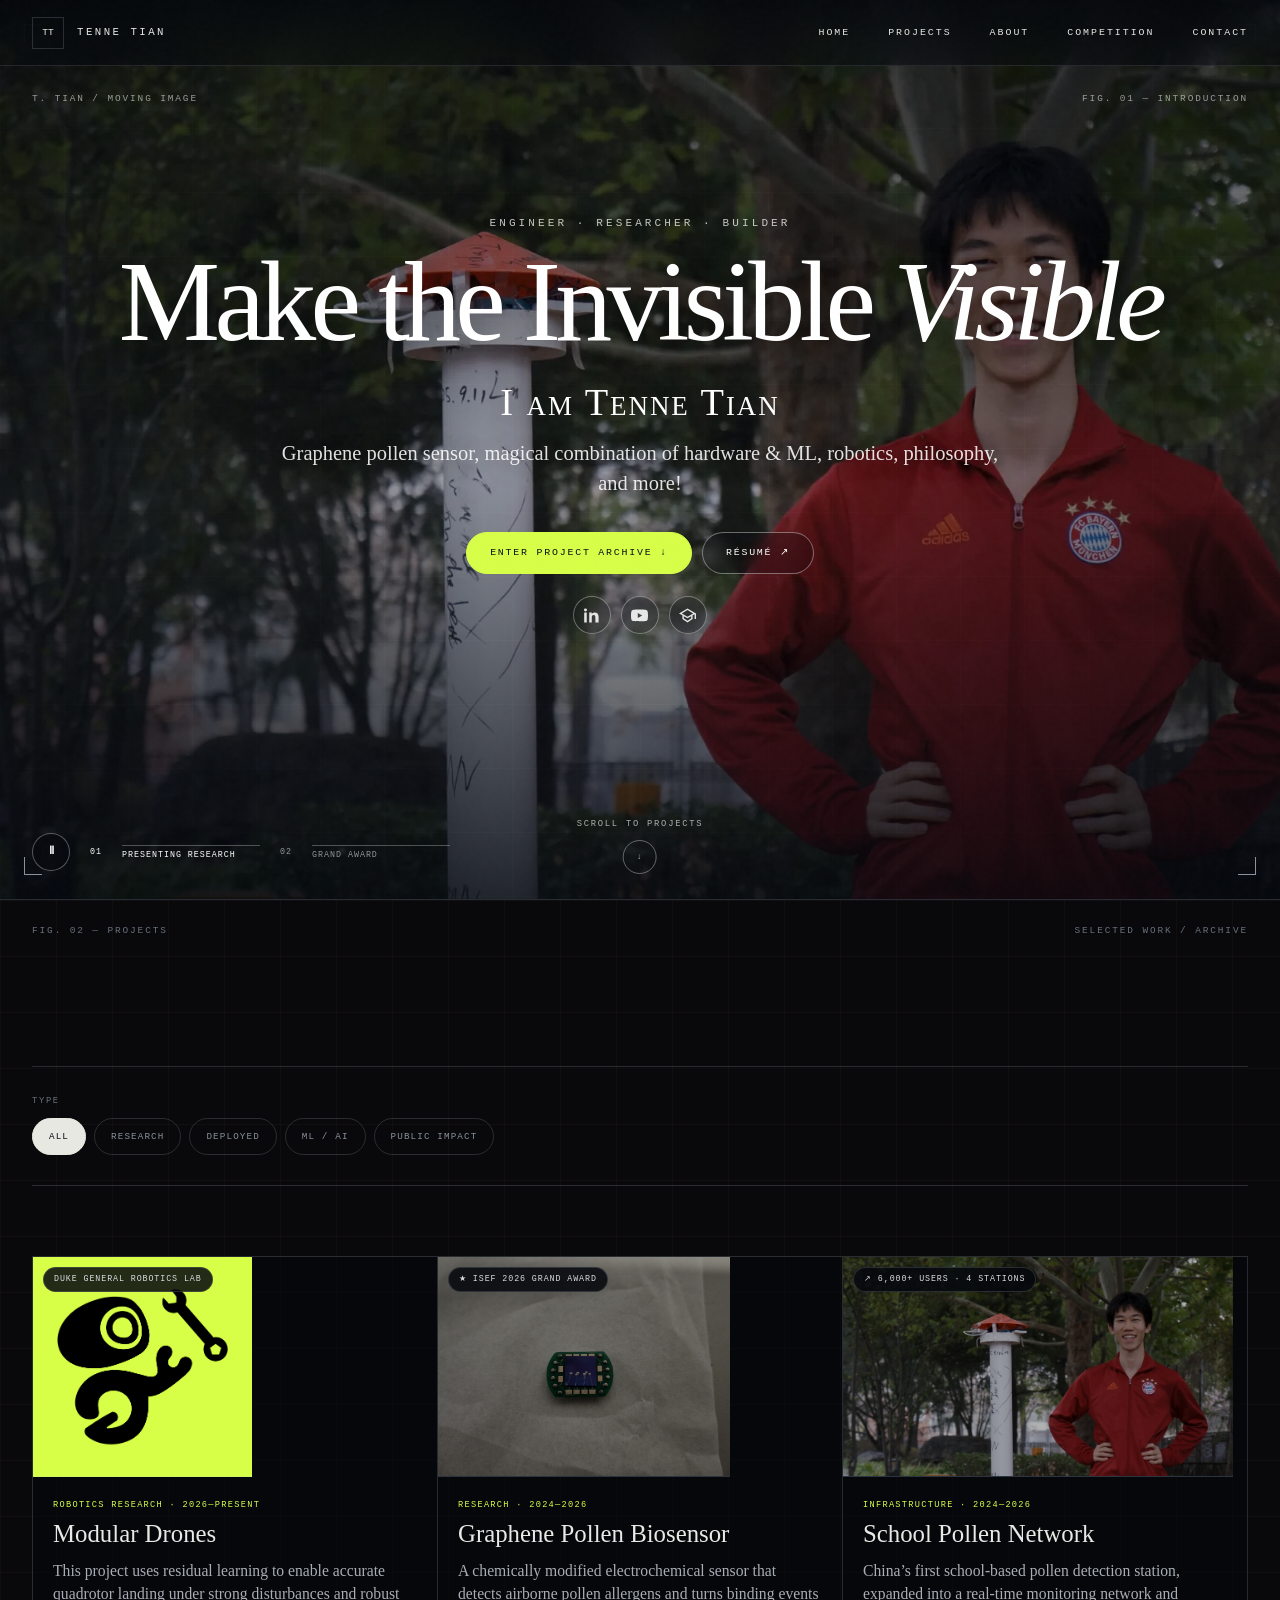
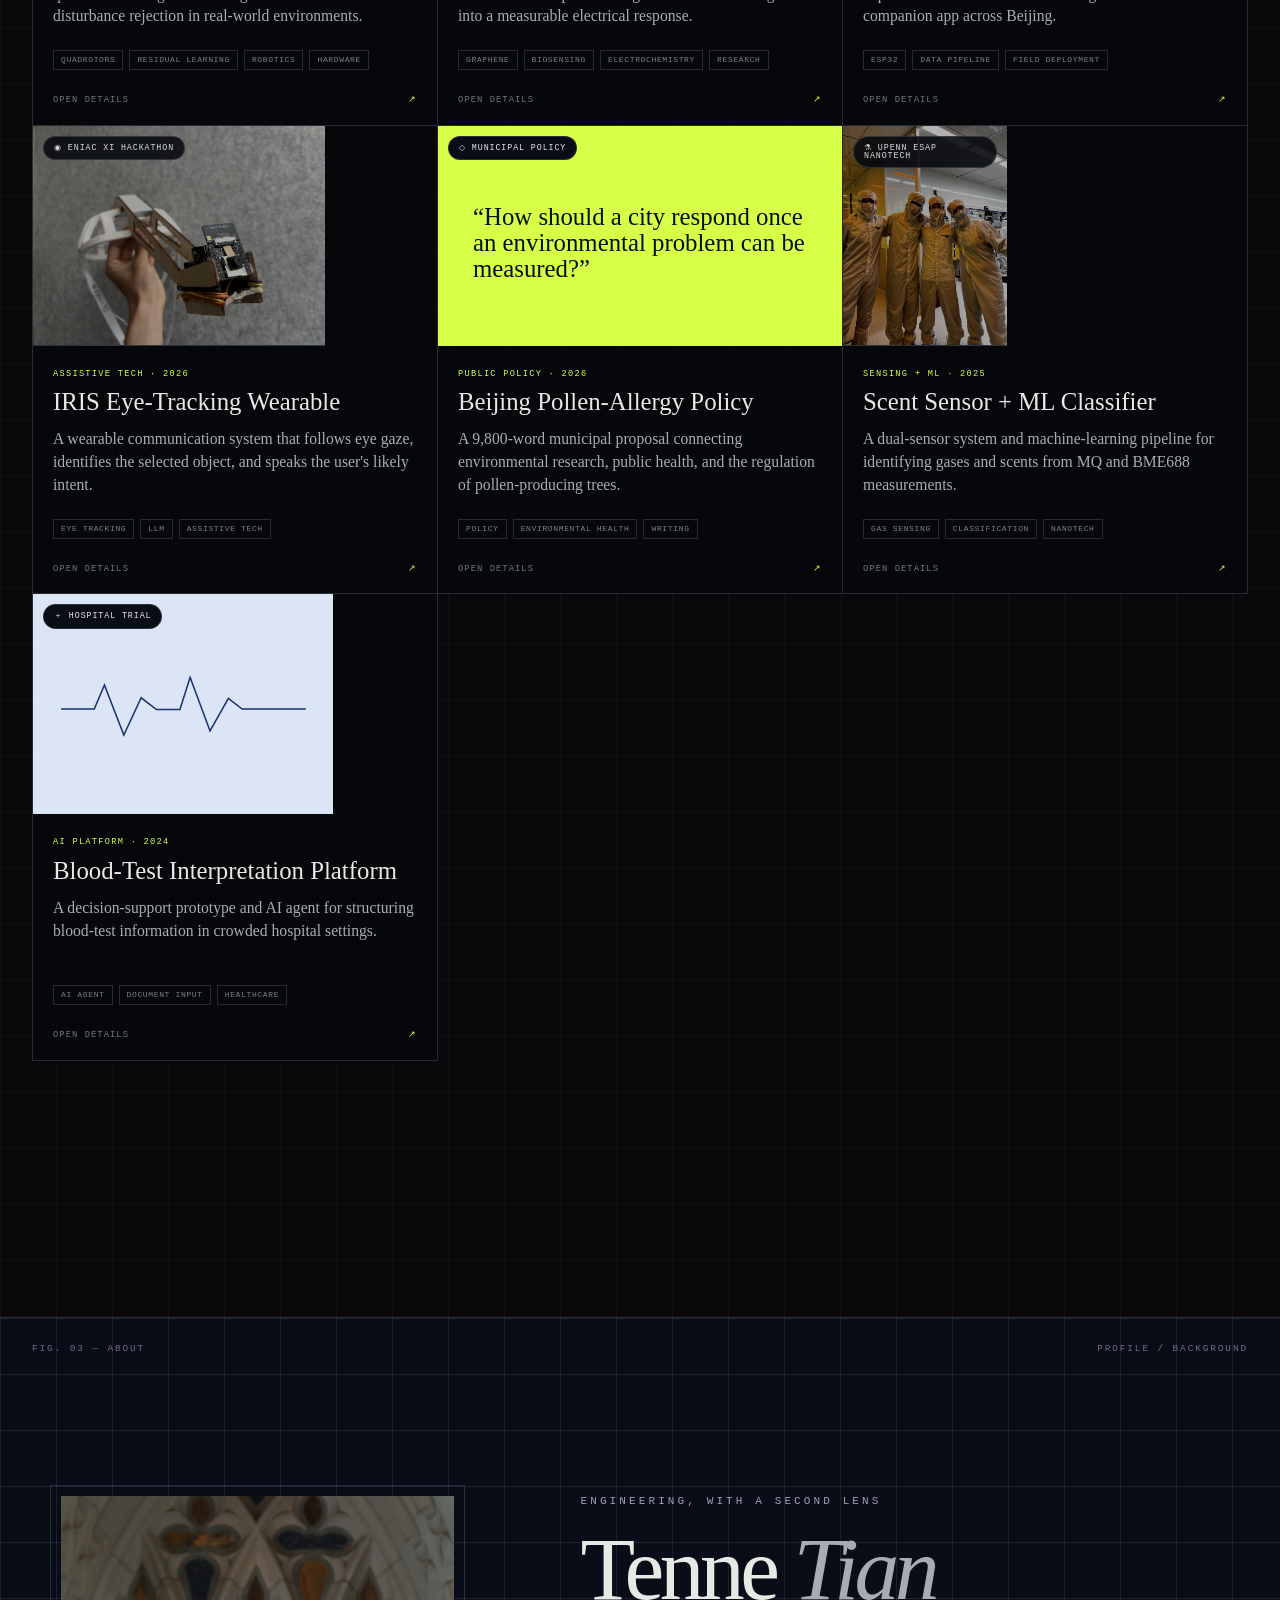
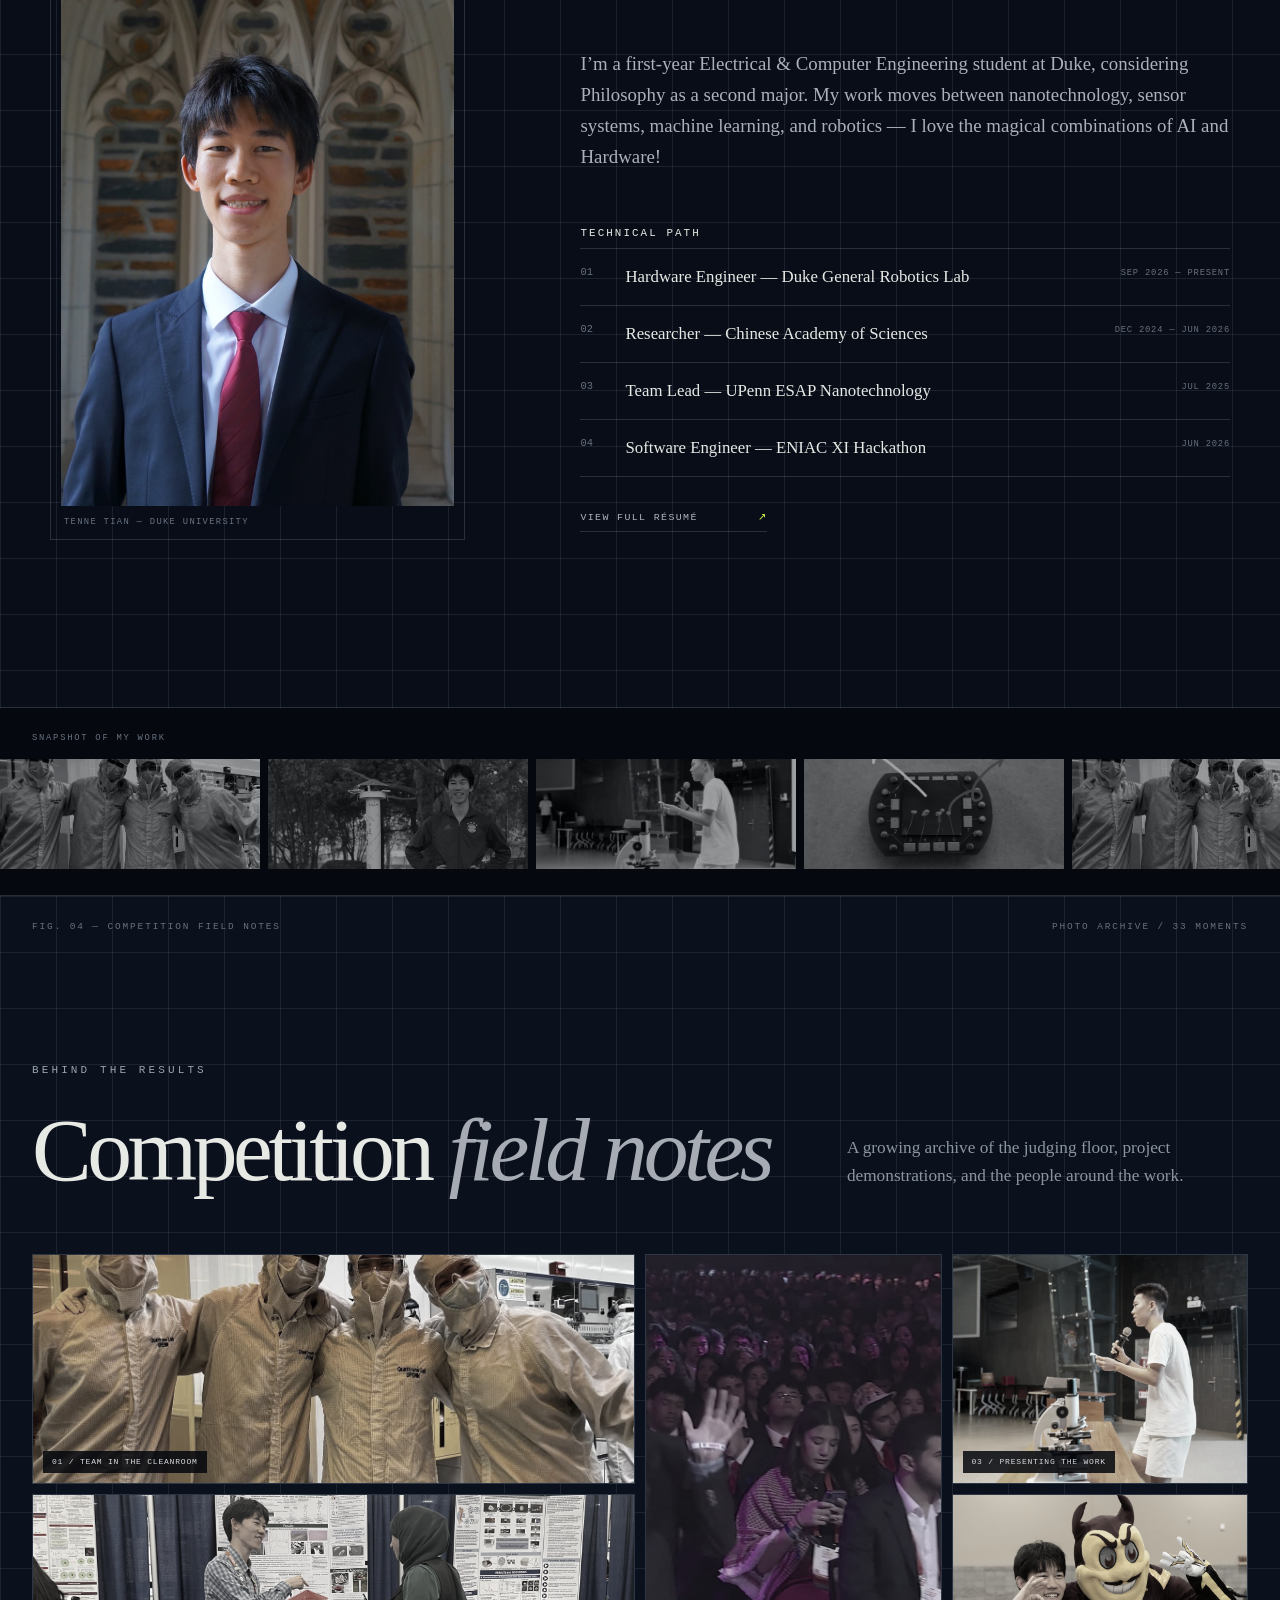
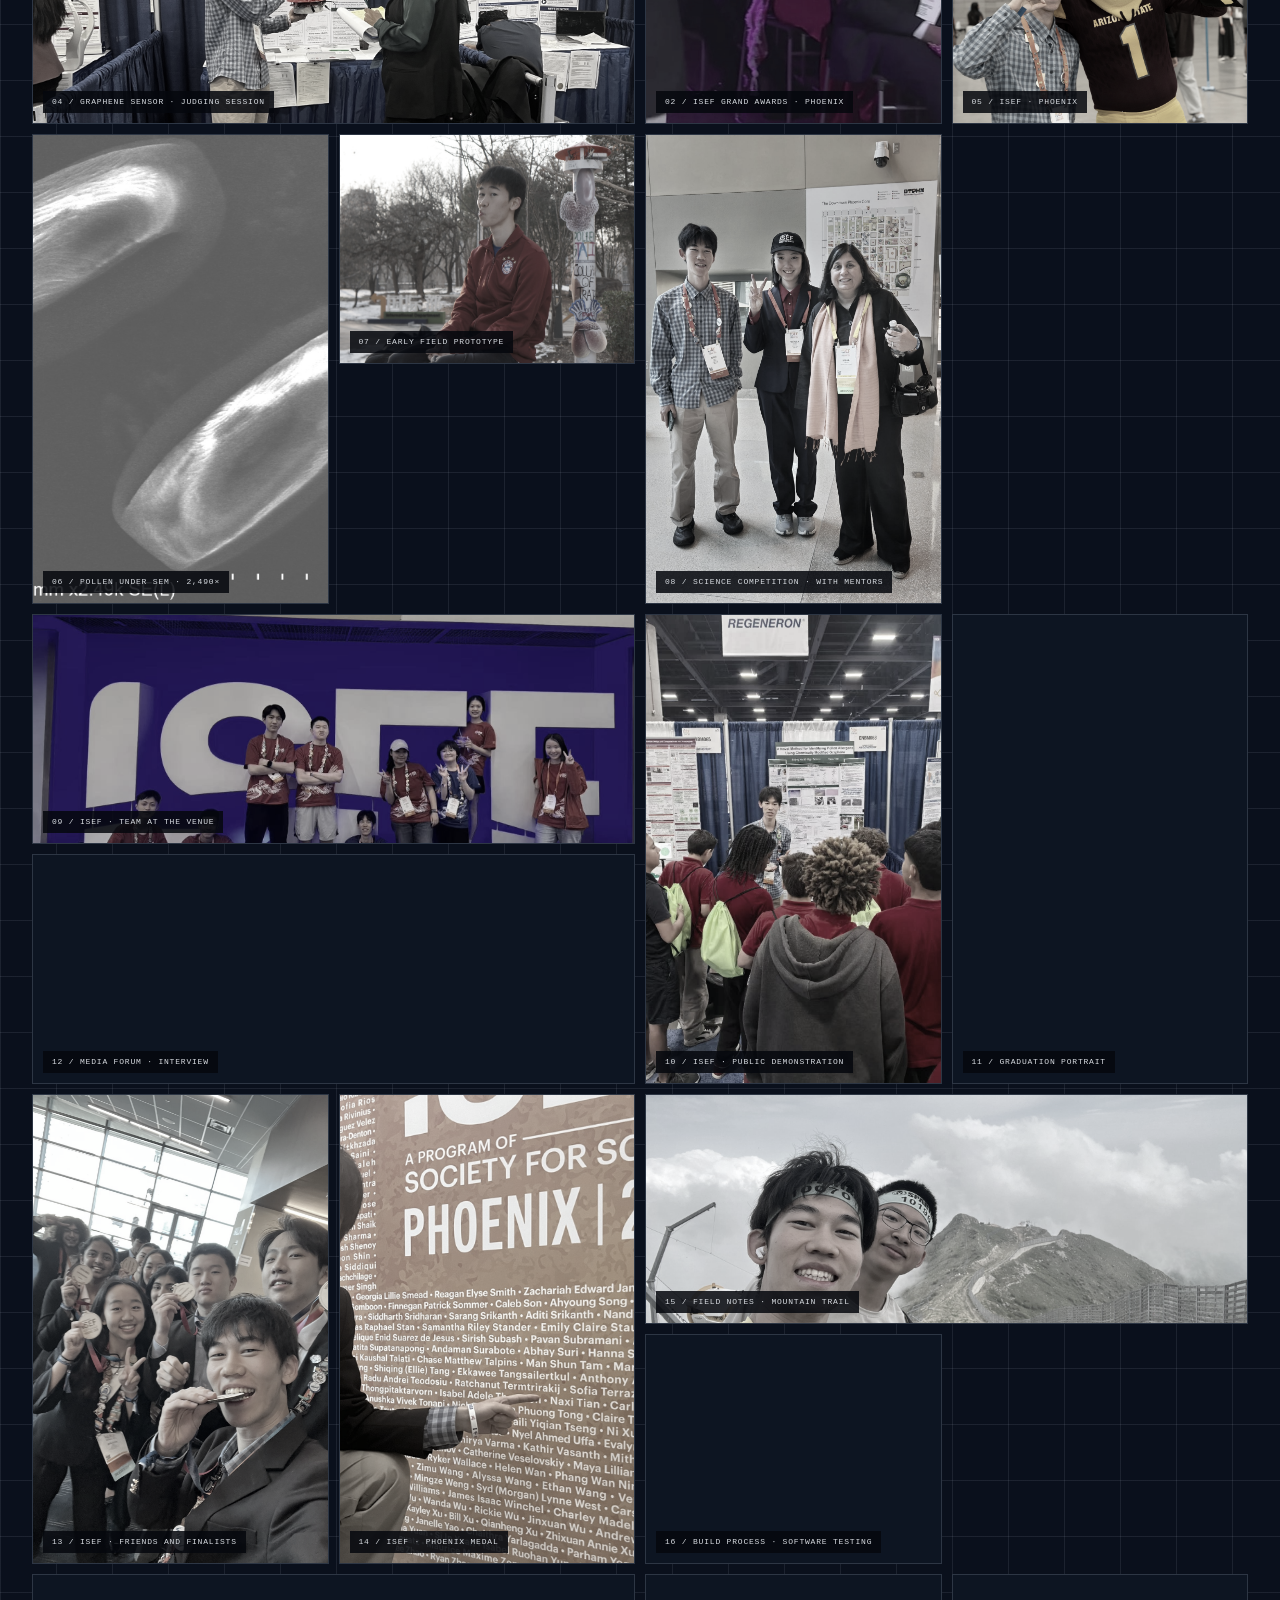
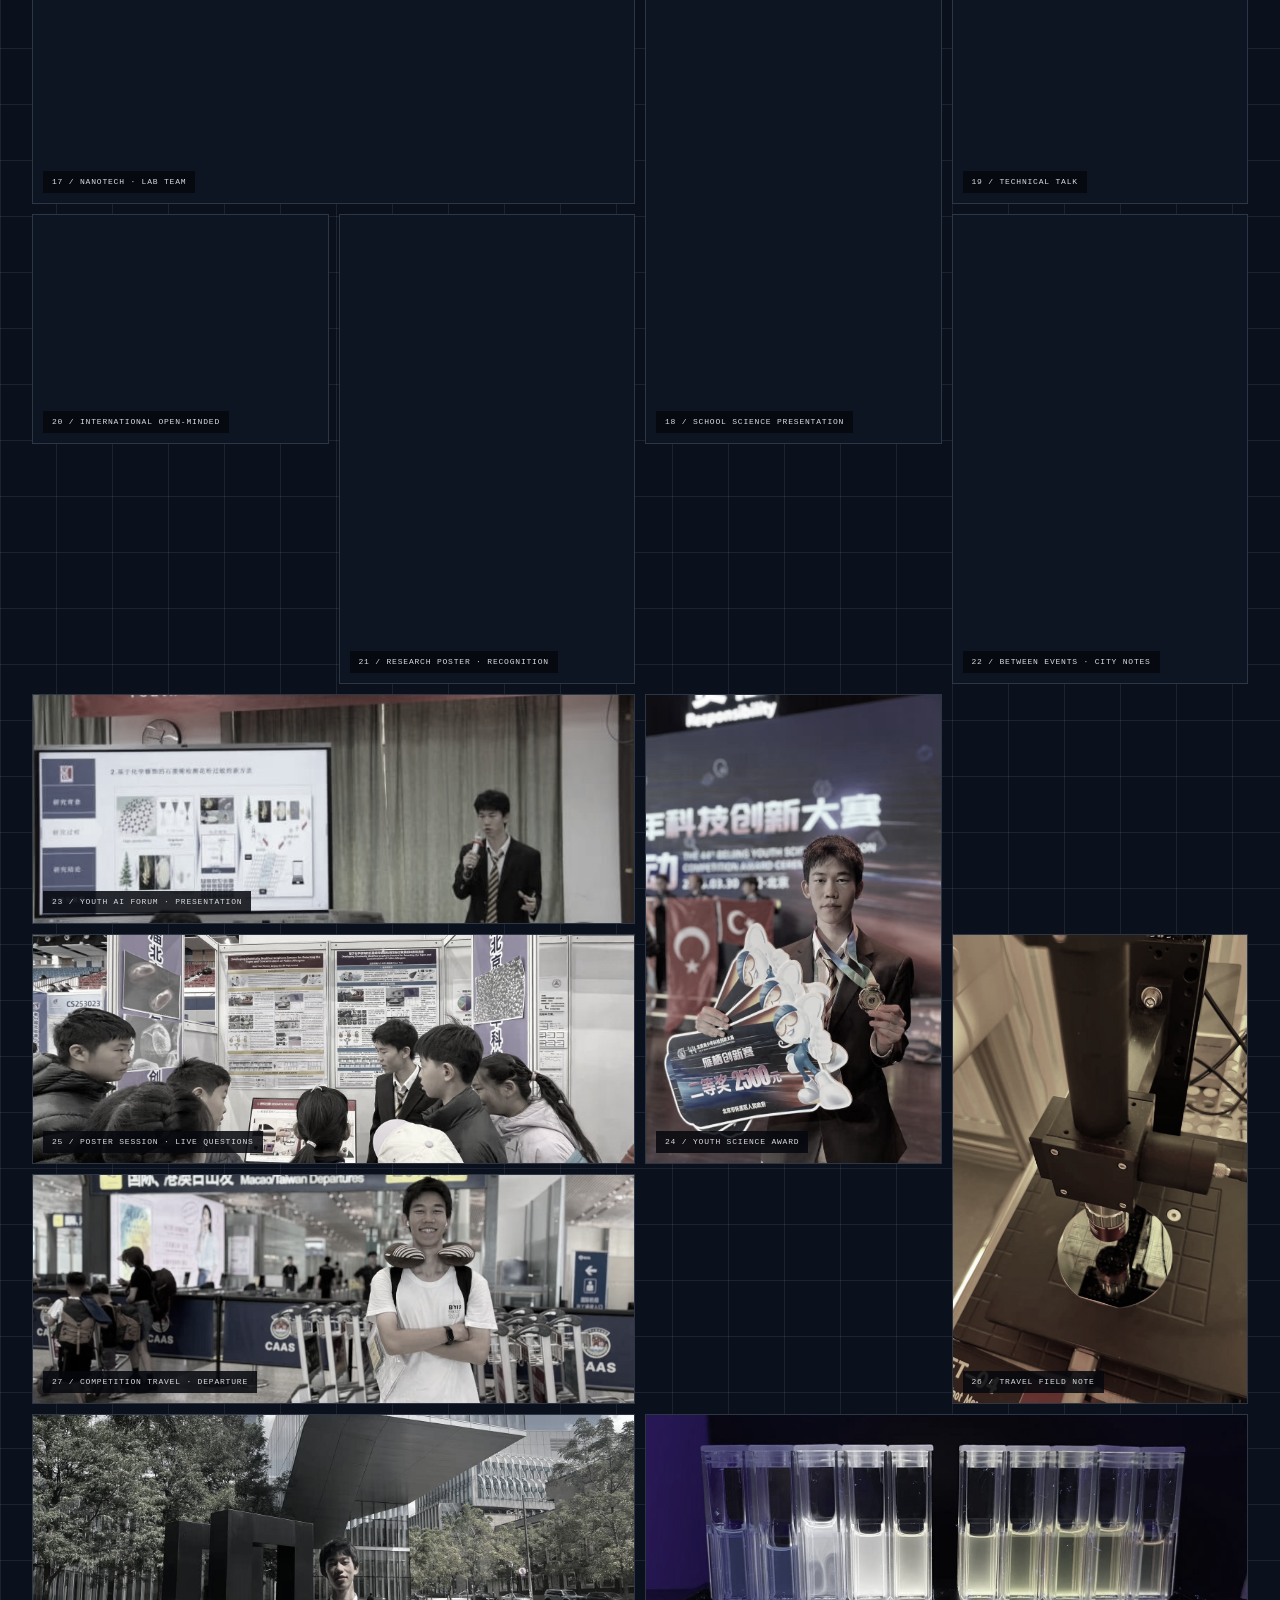
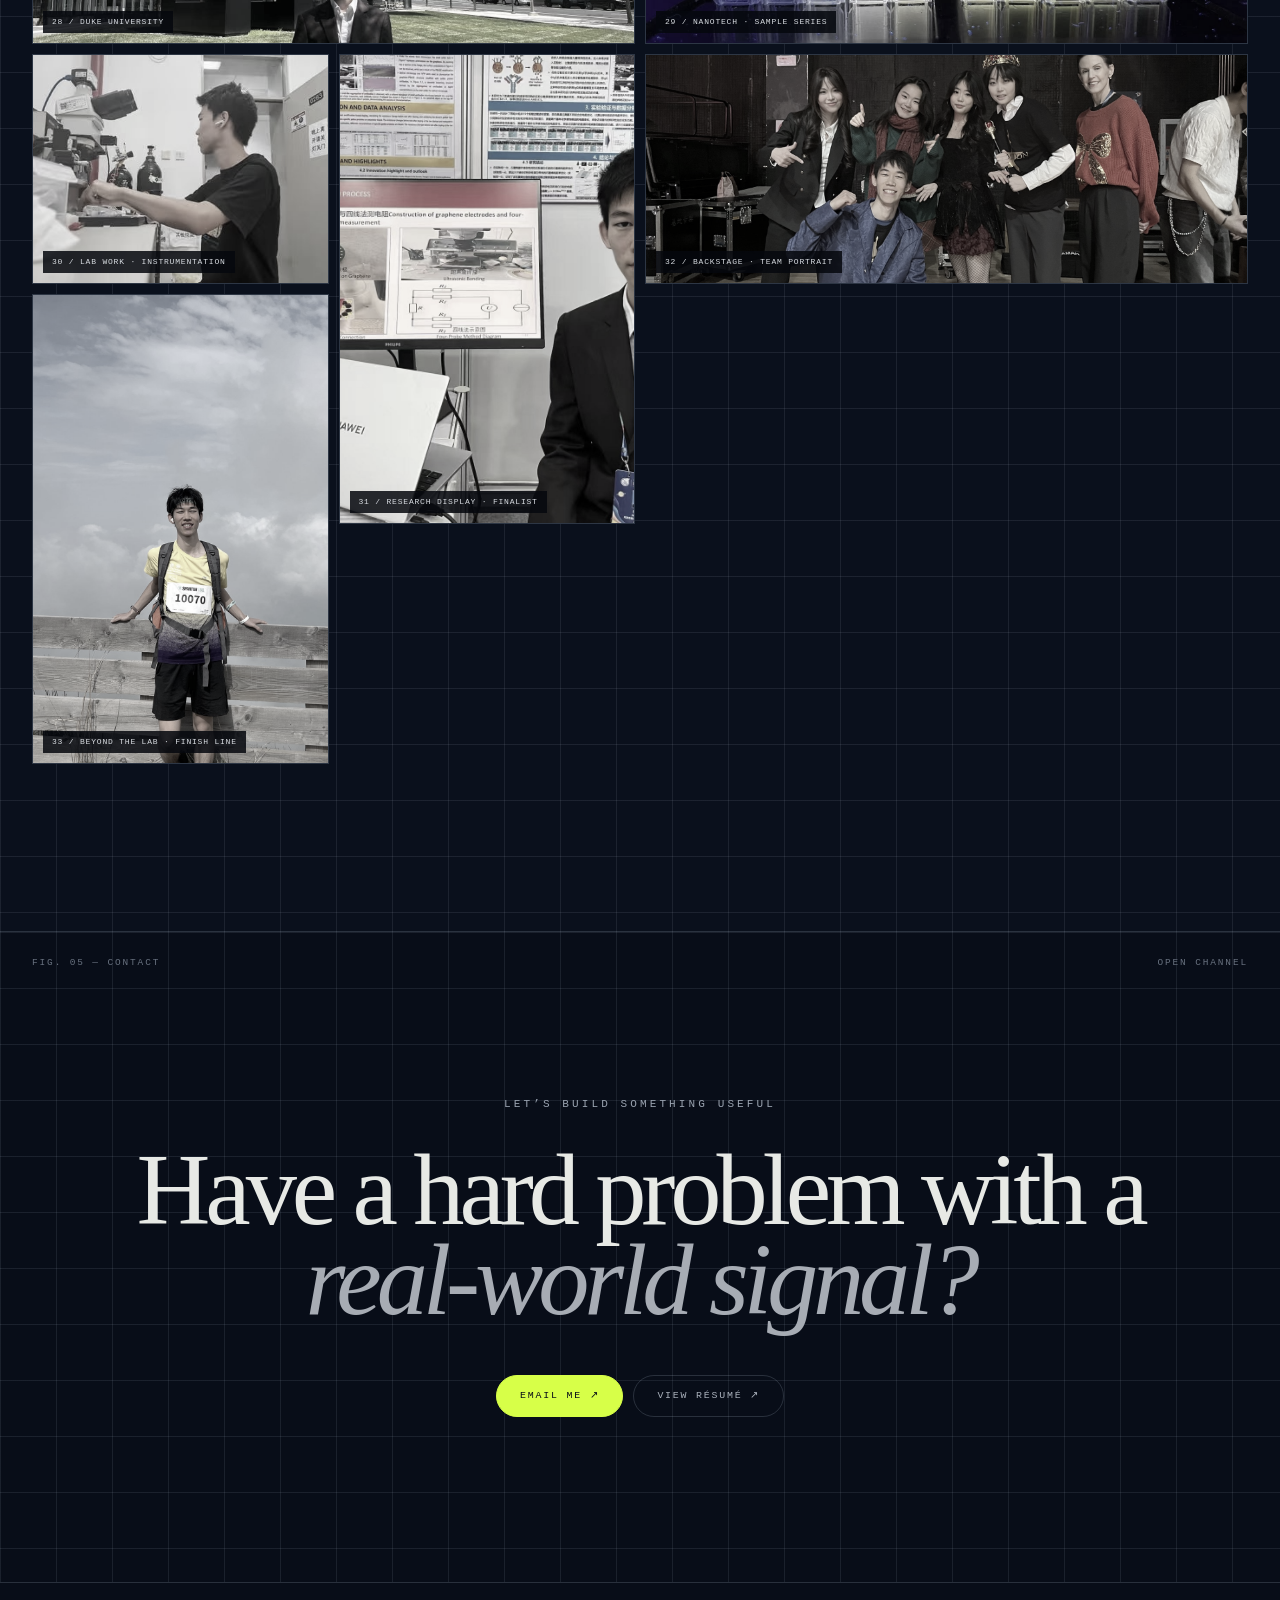
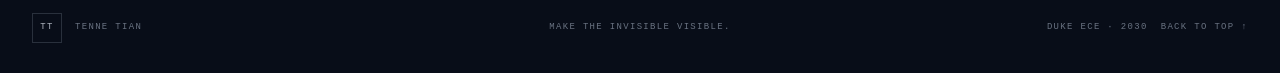
==== commit d7d603a8: "Expand competition field notes gallery" ====
--- a/index.html
+++ b/index.html
@@ -16,8 +16,8 @@
   <meta name="twitter:card" content="summary_large_image" />
   <title>Tenne Tian — Project Archive</title>
   <link rel="icon" href="assets/favicon.svg" type="image/svg+xml" />
-  <link rel="stylesheet" href="styles.css?v=10" />
-  <script src="script.js?v=7" defer></script>
+  <link rel="stylesheet" href="styles.css?v=11" />
+  <script src="script.js?v=8" defer></script>
 </head>
 <body>
   <a class="skip-link" href="#main">Skip to content</a>
@@ -124,19 +124,42 @@
     </section>
 
     <section class="competition section grid-surface" id="competition">
-      <div class="figure-label"><span>FIG. 04 — COMPETITION FIELD NOTES</span><span>PHOTO ARCHIVE / 10 SLOTS</span></div>
+      <div class="figure-label"><span>FIG. 04 — COMPETITION FIELD NOTES</span><span>PHOTO ARCHIVE / 33 MOMENTS</span></div>
       <div class="competition-heading reveal"><div><p class="eyebrow">BEHIND THE RESULTS</p><h2>Competition <em>field notes</em></h2></div><p>A growing archive of the judging floor, project demonstrations, and the people around the work.</p></div>
       <div class="competition-grid">
         <figure class="photo-slot slot-wide reveal"><img src="assets/cleanroom.jpg" alt="Team working during a nanotechnology program" /><figcaption>01 / TEAM IN THE CLEANROOM</figcaption></figure>
         <figure class="photo-slot slot-tall reveal" data-delay="1"><img src="assets/projects/graphene/isef-grand-awards.jpg" alt="Tenne waving at the Regeneron ISEF Grand Awards ceremony" /><figcaption>02 / ISEF GRAND AWARDS · PHOENIX</figcaption></figure>
         <figure class="photo-slot reveal" data-delay="2"><img src="assets/science-presentation.jpg" alt="Tenne presenting science work" /><figcaption>03 / PRESENTING THE WORK</figcaption></figure>
         <figure class="photo-slot slot-wide reveal"><img src="assets/projects/graphene/isef-judging.jpg" alt="Tenne explaining the graphene pollen sensor during ISEF judging" /><figcaption>04 / GRAPHENE SENSOR · JUDGING SESSION</figcaption></figure>
-        <figure class="photo-slot slot-wide reveal" data-delay="1"><img src="assets/projects/graphene/isef-award-stage.jpg" alt="Tenne and fellow winners holding awards on the Regeneron ISEF stage" /><figcaption>05 / ISEF GRAND AWARD · ON STAGE</figcaption></figure>
-        <figure class="photo-slot reveal" data-delay="2"><img src="assets/projects/graphene/isef-mascot.jpg" alt="Tenne with the Arizona State mascot at Regeneron ISEF" /><figcaption>06 / ISEF · PHOENIX</figcaption></figure>
-        <figure class="photo-slot slot-tall reveal"><img src="assets/projects/graphene/false-spirea-pollen-sem.jpg" alt="Scanning electron microscope image of false spirea pollen" /><figcaption>07 / POLLEN UNDER SEM · 2,490×</figcaption></figure>
-        <figure class="photo-slot reveal" data-delay="1"><img src="assets/projects/pollen-network/early-station.jpg" alt="Tenne beside an early pollen station prototype" /><figcaption>08 / EARLY FIELD PROTOTYPE</figcaption></figure>
-        <figure class="photo-slot reveal" data-delay="2"><div class="placeholder"><span>09</span><p>AWARD CEREMONY</p><small>PHOTO TO BE ADDED</small></div></figure>
-        <figure class="photo-slot slot-wide reveal"><div class="placeholder"><span>10</span><p>TEAM / VENUE / CLOSING FRAME</p><small>PHOTO TO BE ADDED</small></div></figure>
+        <figure class="photo-slot reveal" data-delay="1"><img src="assets/projects/graphene/isef-mascot.jpg" alt="Tenne with the Arizona State mascot at Regeneron ISEF" /><figcaption>05 / ISEF · PHOENIX</figcaption></figure>
+        <figure class="photo-slot slot-tall reveal" data-delay="2"><img src="assets/projects/graphene/false-spirea-pollen-sem.jpg" alt="Scanning electron microscope image of false spirea pollen" /><figcaption>06 / POLLEN UNDER SEM · 2,490×</figcaption></figure>
+        <figure class="photo-slot reveal"><img src="assets/projects/pollen-network/early-station.jpg" alt="Tenne beside an early pollen station prototype" /><figcaption>07 / EARLY FIELD PROTOTYPE</figcaption></figure>
+        <figure class="photo-slot slot-tall reveal" data-delay="1"><img loading="lazy" decoding="async" src="assets/competition/photo-remix/field-note-01.jpg" alt="Tenne with mentors at a science competition" /><figcaption>08 / SCIENCE COMPETITION · WITH MENTORS</figcaption></figure>
+        <figure class="photo-slot slot-wide reveal" data-delay="2"><img loading="lazy" decoding="async" src="assets/competition/photo-remix/field-note-02.jpg" alt="Student team at the Regeneron ISEF venue" /><figcaption>09 / ISEF · TEAM AT THE VENUE</figcaption></figure>
+        <figure class="photo-slot slot-tall reveal"><img loading="lazy" decoding="async" src="assets/competition/photo-remix/field-note-03.jpg" alt="Tenne presenting research to a crowd at ISEF" /><figcaption>10 / ISEF · PUBLIC DEMONSTRATION</figcaption></figure>
+        <figure class="photo-slot slot-tall reveal" data-delay="1"><img loading="lazy" decoding="async" src="assets/competition/photo-remix/field-note-04.jpg" alt="Tenne in graduation attire holding school mascots" /><figcaption>11 / GRADUATION PORTRAIT</figcaption></figure>
+        <figure class="photo-slot slot-wide reveal" data-delay="2"><img loading="lazy" decoding="async" src="assets/competition/photo-remix/field-note-05.jpg" alt="Tenne speaking at a media forum" /><figcaption>12 / MEDIA FORUM · INTERVIEW</figcaption></figure>
+        <figure class="photo-slot slot-tall reveal"><img loading="lazy" decoding="async" src="assets/competition/photo-remix/field-note-06.jpg" alt="Tenne and fellow students at ISEF" /><figcaption>13 / ISEF · FRIENDS AND FINALISTS</figcaption></figure>
+        <figure class="photo-slot slot-tall reveal" data-delay="1"><img loading="lazy" decoding="async" src="assets/competition/photo-remix/field-note-07.jpg" alt="Tenne with an ISEF medal in Phoenix" /><figcaption>14 / ISEF · PHOENIX MEDAL</figcaption></figure>
+        <figure class="photo-slot slot-wide reveal" data-delay="2"><img loading="lazy" decoding="async" src="assets/competition/photo-remix/field-note-08.jpg" alt="Tenne hiking in the mountains with a friend" /><figcaption>15 / FIELD NOTES · MOUNTAIN TRAIL</figcaption></figure>
+        <figure class="photo-slot reveal"><img loading="lazy" decoding="async" src="assets/competition/photo-remix/field-note-09.jpg" alt="Computer screen showing a prototype in development" /><figcaption>16 / BUILD PROCESS · SOFTWARE TESTING</figcaption></figure>
+        <figure class="photo-slot slot-wide reveal" data-delay="1"><img loading="lazy" decoding="async" src="assets/competition/photo-remix/field-note-10.jpg" alt="Nanotechnology teammates working in a laboratory" /><figcaption>17 / NANOTECH · LAB TEAM</figcaption></figure>
+        <figure class="photo-slot slot-tall reveal" data-delay="2"><img loading="lazy" decoding="async" src="assets/competition/photo-remix/field-note-11.jpg" alt="Tenne giving a school science presentation" /><figcaption>18 / SCHOOL SCIENCE PRESENTATION</figcaption></figure>
+        <figure class="photo-slot reveal"><img loading="lazy" decoding="async" src="assets/competition/photo-remix/field-note-12.jpg" alt="Tenne presenting technical work at a conference" /><figcaption>19 / TECHNICAL TALK</figcaption></figure>
+        <figure class="photo-slot reveal" data-delay="1"><img loading="lazy" decoding="async" src="assets/competition/photo-remix/field-note-13.jpg" alt="Tenne at an International Open-Minded event" /><figcaption>20 / INTERNATIONAL OPEN-MINDED</figcaption></figure>
+        <figure class="photo-slot slot-tall reveal" data-delay="2"><img loading="lazy" decoding="async" src="assets/competition/photo-remix/field-note-14.jpg" alt="Tenne holding flowers beside a science poster" /><figcaption>21 / RESEARCH POSTER · RECOGNITION</figcaption></figure>
+        <figure class="photo-slot slot-tall reveal"><img loading="lazy" decoding="async" src="assets/competition/photo-remix/field-note-15.jpg" alt="Tenne visiting an evening city venue" /><figcaption>22 / BETWEEN EVENTS · CITY NOTES</figcaption></figure>
+        <figure class="photo-slot slot-wide reveal" data-delay="1"><img loading="lazy" decoding="async" src="assets/competition/photo-remix/field-note-16.jpg" alt="Tenne speaking at a youth artificial intelligence forum" /><figcaption>23 / YOUTH AI FORUM · PRESENTATION</figcaption></figure>
+        <figure class="photo-slot slot-tall reveal" data-delay="2"><img loading="lazy" decoding="async" src="assets/competition/photo-remix/field-note-17.jpg" alt="Tenne holding an award at a youth science competition" /><figcaption>24 / YOUTH SCIENCE AWARD</figcaption></figure>
+        <figure class="photo-slot slot-wide reveal"><img loading="lazy" decoding="async" src="assets/competition/photo-remix/field-note-18.jpg" alt="Visitors gathering around Tenne's research poster" /><figcaption>25 / POSTER SESSION · LIVE QUESTIONS</figcaption></figure>
+        <figure class="photo-slot slot-tall reveal" data-delay="1"><img loading="lazy" decoding="async" src="assets/competition/photo-remix/field-note-19.jpg" alt="Tenne reflected in an architectural mirror" /><figcaption>26 / TRAVEL FIELD NOTE</figcaption></figure>
+        <figure class="photo-slot slot-wide reveal" data-delay="2"><img loading="lazy" decoding="async" src="assets/competition/photo-remix/field-note-20.jpg" alt="Tenne at an airport during competition travel" /><figcaption>27 / COMPETITION TRAVEL · DEPARTURE</figcaption></figure>
+        <figure class="photo-slot slot-wide reveal"><img loading="lazy" decoding="async" src="assets/competition/photo-remix/field-note-21.jpg" alt="Tenne outside a Duke University building" /><figcaption>28 / DUKE UNIVERSITY</figcaption></figure>
+        <figure class="photo-slot slot-wide reveal" data-delay="1"><img loading="lazy" decoding="async" src="assets/competition/photo-remix/field-note-22.jpg" alt="Nanotechnology samples illuminated under ultraviolet light" /><figcaption>29 / NANOTECH · SAMPLE SERIES</figcaption></figure>
+        <figure class="photo-slot reveal" data-delay="2"><img loading="lazy" decoding="async" src="assets/competition/photo-remix/field-note-23.jpg" alt="Tenne operating laboratory equipment" /><figcaption>30 / LAB WORK · INSTRUMENTATION</figcaption></figure>
+        <figure class="photo-slot slot-tall reveal"><img loading="lazy" decoding="async" src="assets/competition/photo-remix/field-note-24.jpg" alt="Tenne beside a research display at a competition" /><figcaption>31 / RESEARCH DISPLAY · FINALIST</figcaption></figure>
+        <figure class="photo-slot slot-wide reveal" data-delay="1"><img loading="lazy" decoding="async" src="assets/competition/photo-remix/field-note-25.jpg" alt="Tenne with a performing arts group backstage" /><figcaption>32 / BACKSTAGE · TEAM PORTRAIT</figcaption></figure>
+        <figure class="photo-slot slot-tall reveal" data-delay="2"><img loading="lazy" decoding="async" src="assets/competition/photo-remix/field-note-26.jpg" alt="Tenne after completing a coastal race" /><figcaption>33 / BEYOND THE LAB · FINISH LINE</figcaption></figure>
       </div>
     </section>
 
--- a/styles.css
+++ b/styles.css
@@ -17,6 +17,20 @@
 .project-card:hover .drone-icon-media img{filter:none;transform:scale(1.025)}
 .drone-modal{background:var(--acid)}
 .drone-modal img{width:min(440px,80%);height:auto;filter:none}
+
+/* Additional project photography and process documentation. */
+.detail-gallery-section{margin-top:45px;padding-top:35px;border-top:1px solid var(--line)}
+.detail-gallery-section>h3{margin:0 0 18px;color:#87909c;font:500 .6rem/1 var(--mono);letter-spacing:.15em;text-transform:uppercase}
+.detail-photo-grid{display:grid;grid-template-columns:repeat(2,minmax(0,1fr));gap:9px}
+.detail-photo-grid-3{grid-template-columns:repeat(3,minmax(0,1fr))}
+.detail-photo-grid figure{position:relative;min-width:0;margin:0;overflow:hidden;border:1px solid var(--line);background:#070c14}
+.detail-photo-grid img{width:100%;height:clamp(210px,27vw,360px);object-fit:contain;background:#f2f2ee}
+.detail-photo-grid figcaption{padding:10px 12px;color:#c4cad1;background:#0b121e;font:500 .52rem/1.4 var(--mono);letter-spacing:.07em;text-transform:uppercase}
+.project-page .detail-gallery-section{border-top-color:var(--rule)}
+.project-page .detail-gallery-section>h3{color:#656a70}
+.project-page .detail-photo-grid figure{border-color:var(--rule);background:#e6e6e0}
+.project-page .detail-photo-grid figcaption{color:#e7e9e5}
+@media(max-width:720px){.detail-photo-grid,.detail-photo-grid-3{grid-template-columns:1fr}.detail-photo-grid img{height:auto;max-height:420px}}
 
 /* Cinematic homepage — footage can be extended by adding another video and cue. */
 .site-header{position:fixed;inset:0 0 auto;background:linear-gradient(to bottom,rgba(3,6,11,.82),rgba(3,6,11,.48));border-bottom-color:rgba(255,255,255,.12)}
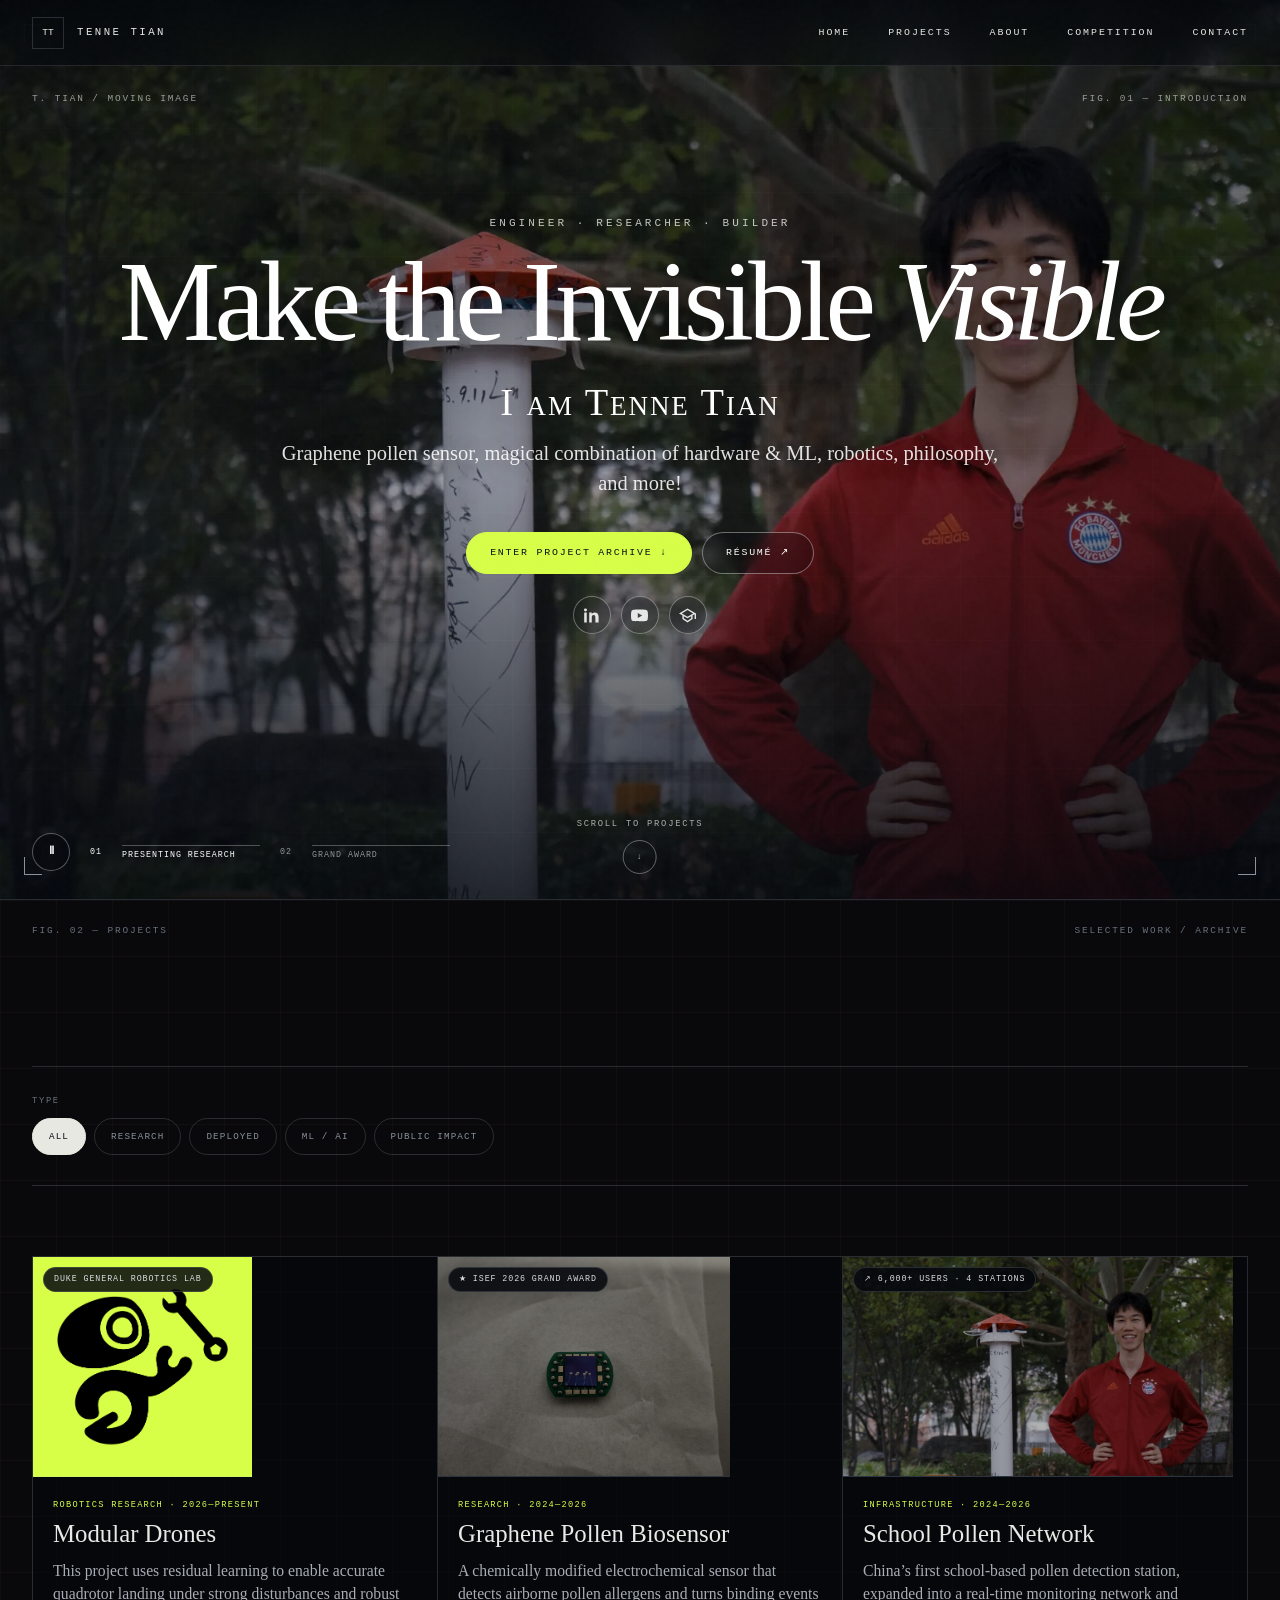
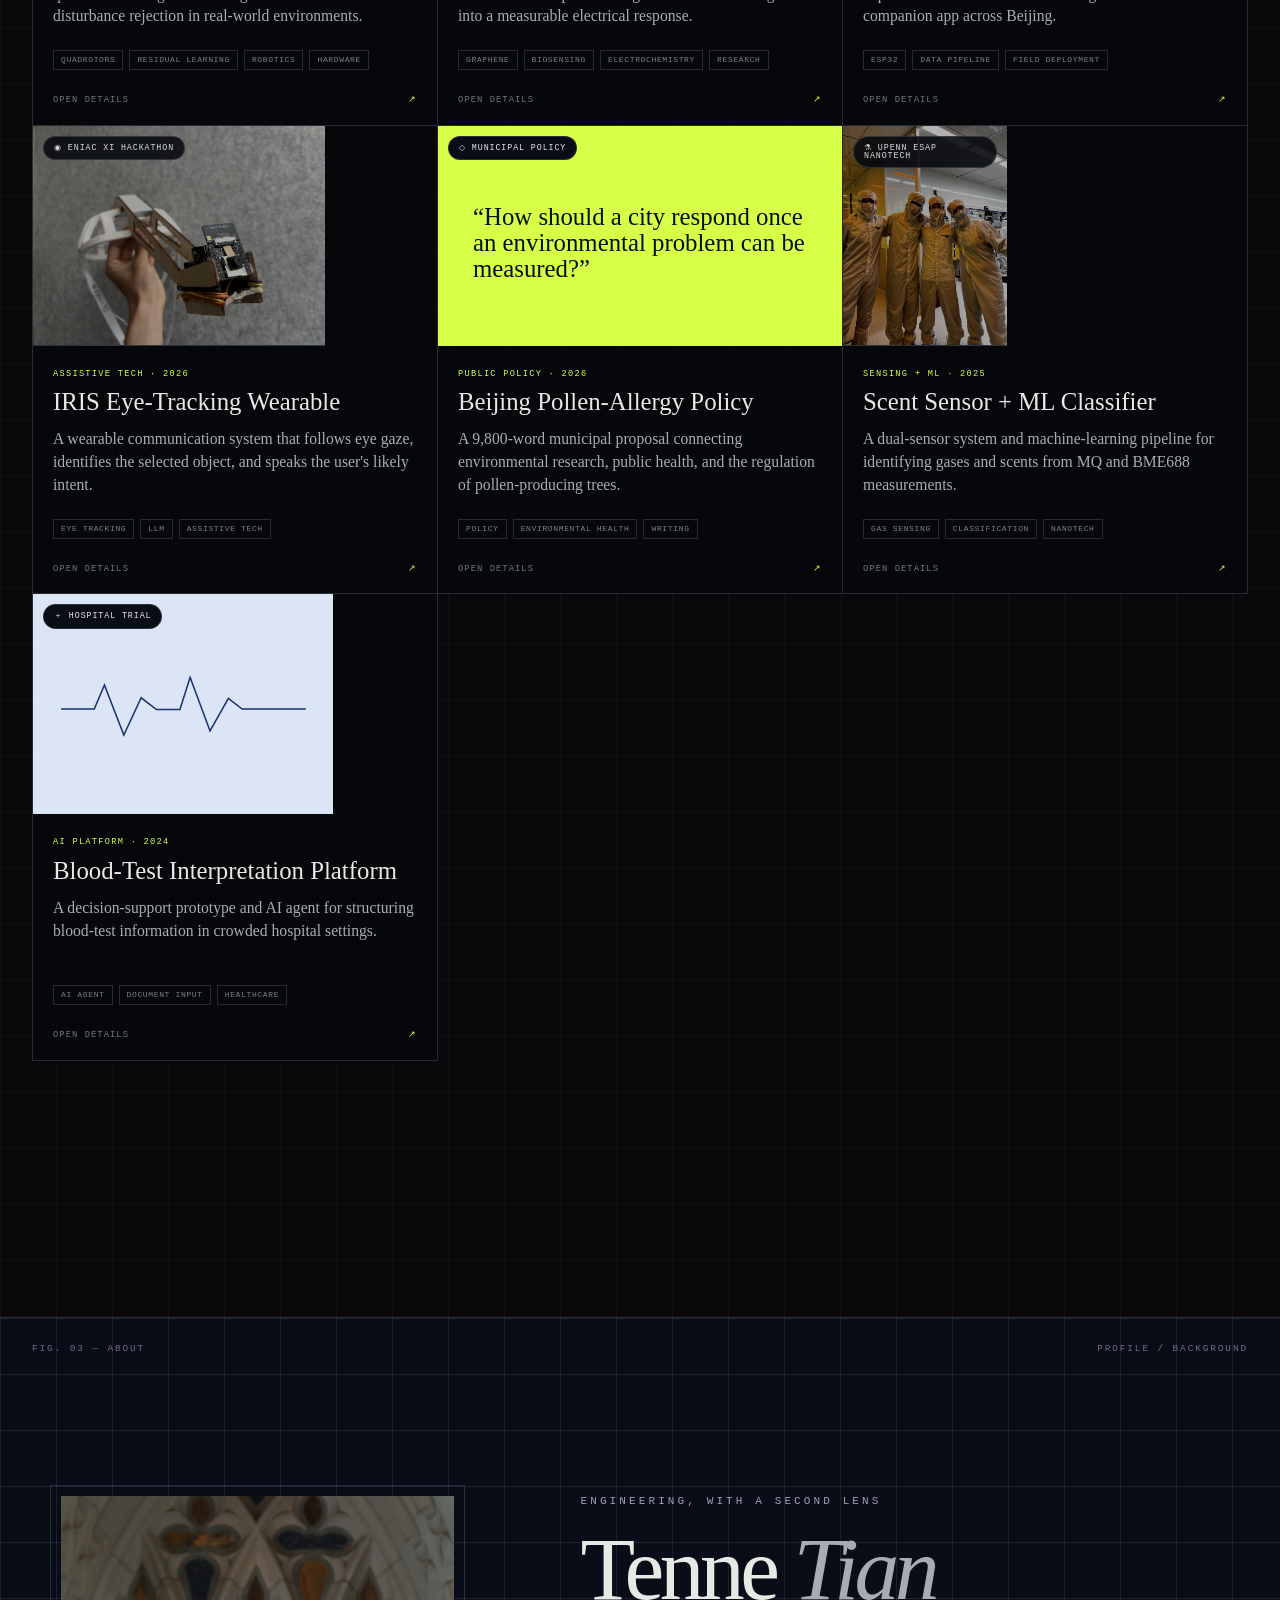
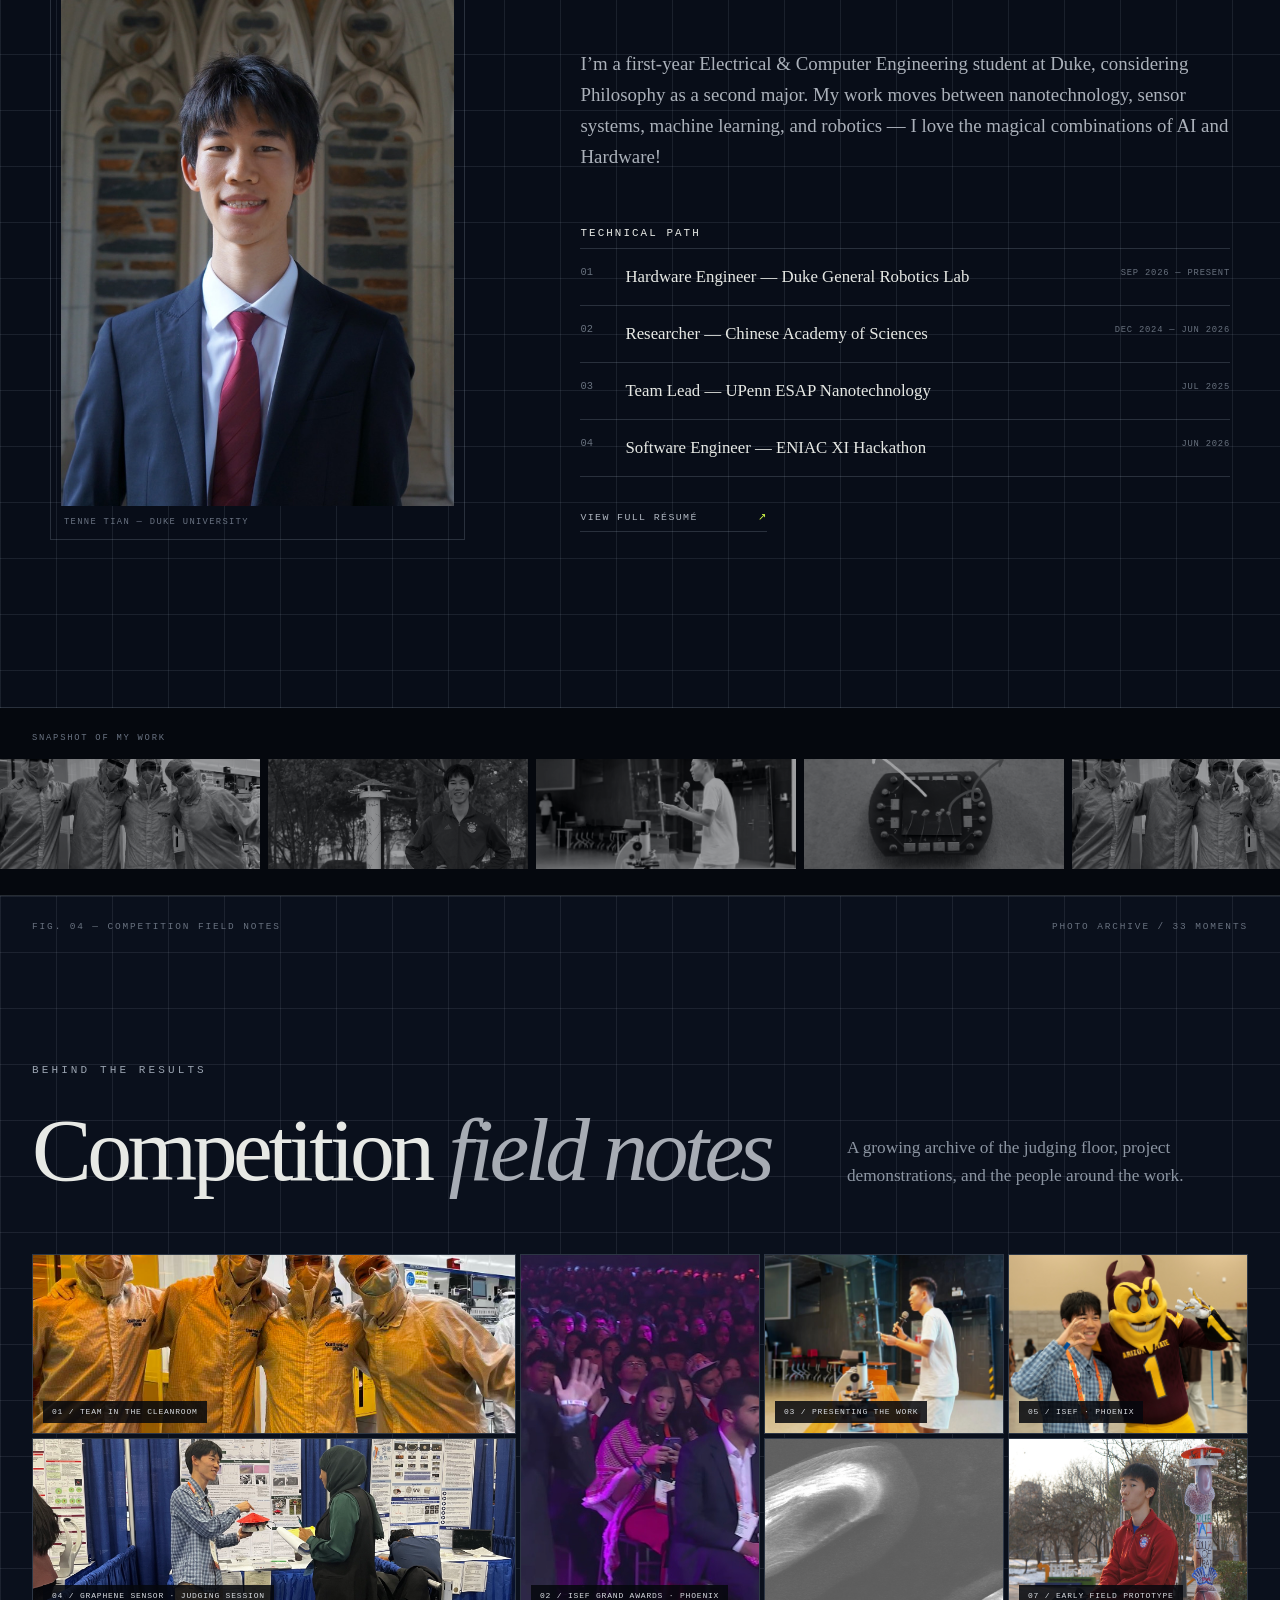
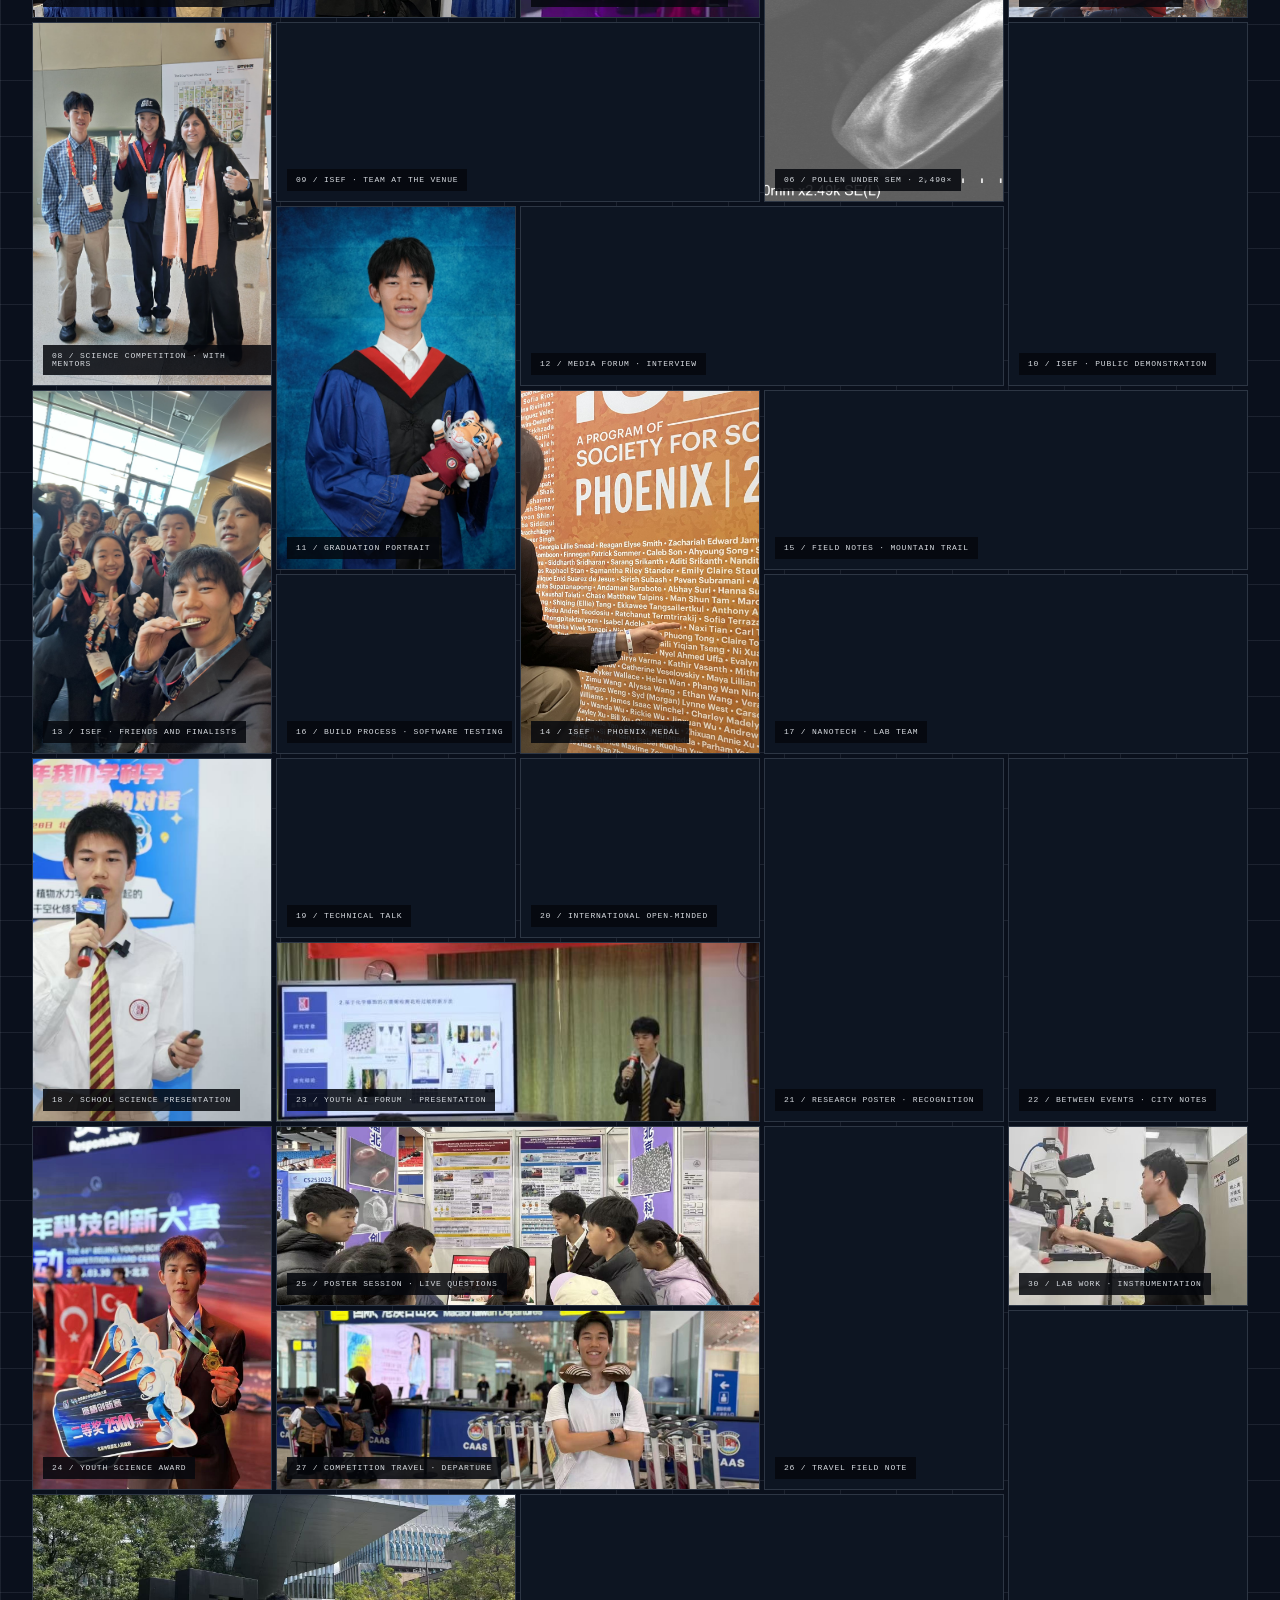
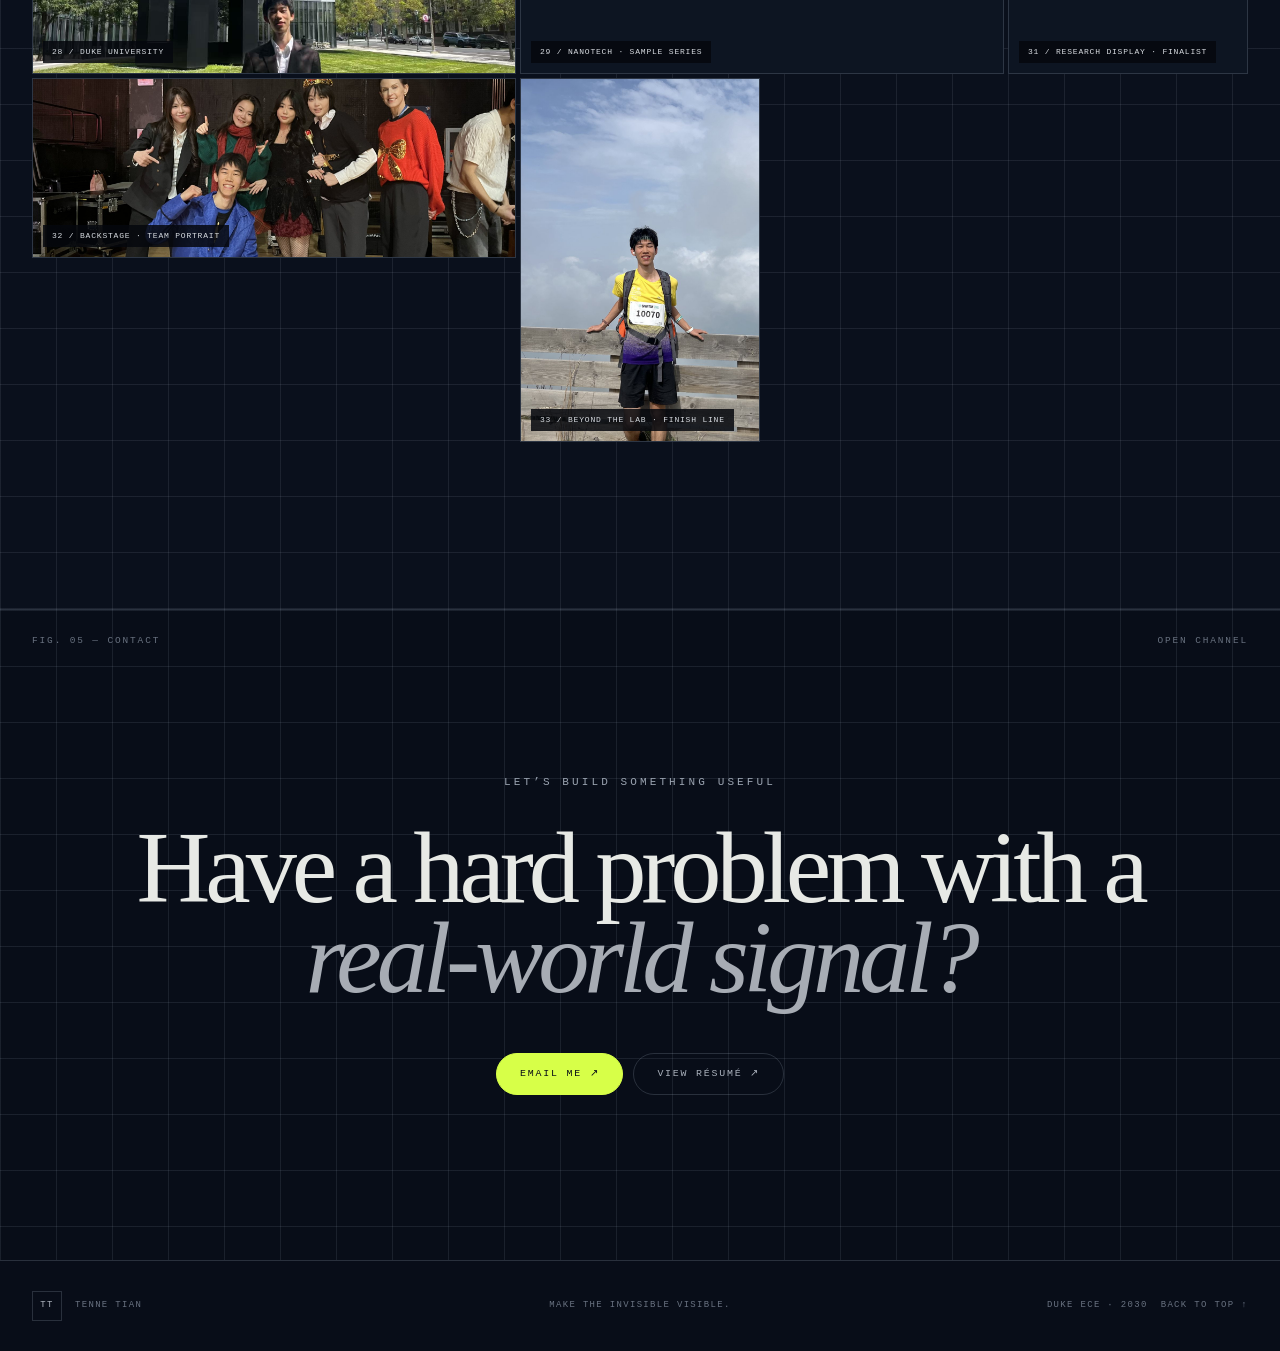
==== commit a75600c4: "Densify competition gallery and preserve photo colors" ====
--- a/index.html
+++ b/index.html
@@ -16,7 +16,7 @@
   <meta name="twitter:card" content="summary_large_image" />
   <title>Tenne Tian — Project Archive</title>
   <link rel="icon" href="assets/favicon.svg" type="image/svg+xml" />
-  <link rel="stylesheet" href="styles.css?v=11" />
+  <link rel="stylesheet" href="styles.css?v=12" />
   <script src="script.js?v=8" defer></script>
 </head>
 <body>
--- a/styles.css
+++ b/styles.css
@@ -31,6 +31,12 @@
 .project-page .detail-photo-grid figure{border-color:var(--rule);background:#e6e6e0}
 .project-page .detail-photo-grid figcaption{color:#e7e9e5}
 @media(max-width:720px){.detail-photo-grid,.detail-photo-grid-3{grid-template-columns:1fr}.detail-photo-grid img{height:auto;max-height:420px}}
+
+/* Dense, full-color Competition Field Notes mosaic. */
+.competition-grid{grid-template-columns:repeat(5,minmax(0,1fr));grid-auto-rows:180px;grid-auto-flow:dense;gap:4px}
+.photo-slot img{filter:none}
+@media(max-width:1000px){.competition-grid{grid-template-columns:repeat(3,minmax(0,1fr));grid-auto-rows:175px}}
+@media(max-width:720px){.competition-grid{grid-template-columns:repeat(2,minmax(0,1fr));grid-auto-rows:160px;gap:3px}}
 
 /* Cinematic homepage — footage can be extended by adding another video and cue. */
 .site-header{position:fixed;inset:0 0 auto;background:linear-gradient(to bottom,rgba(3,6,11,.82),rgba(3,6,11,.48));border-bottom-color:rgba(255,255,255,.12)}
